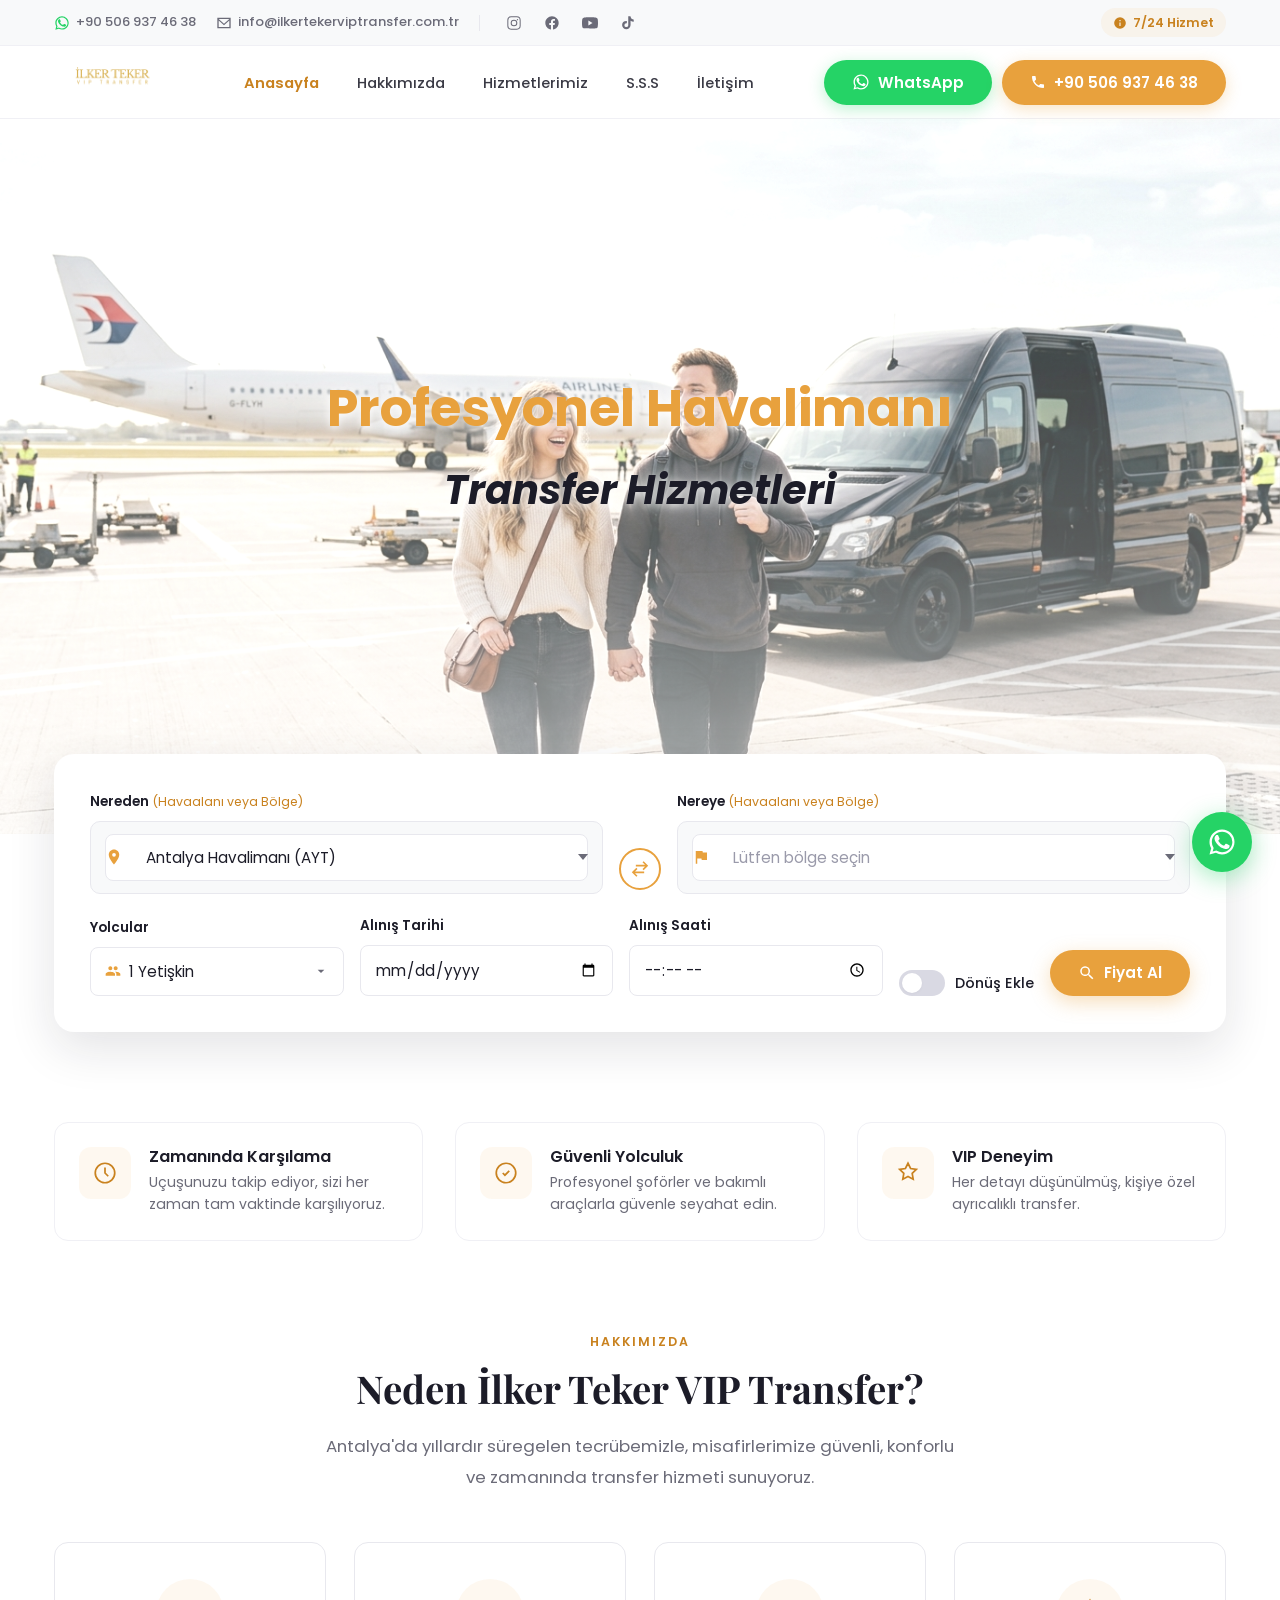
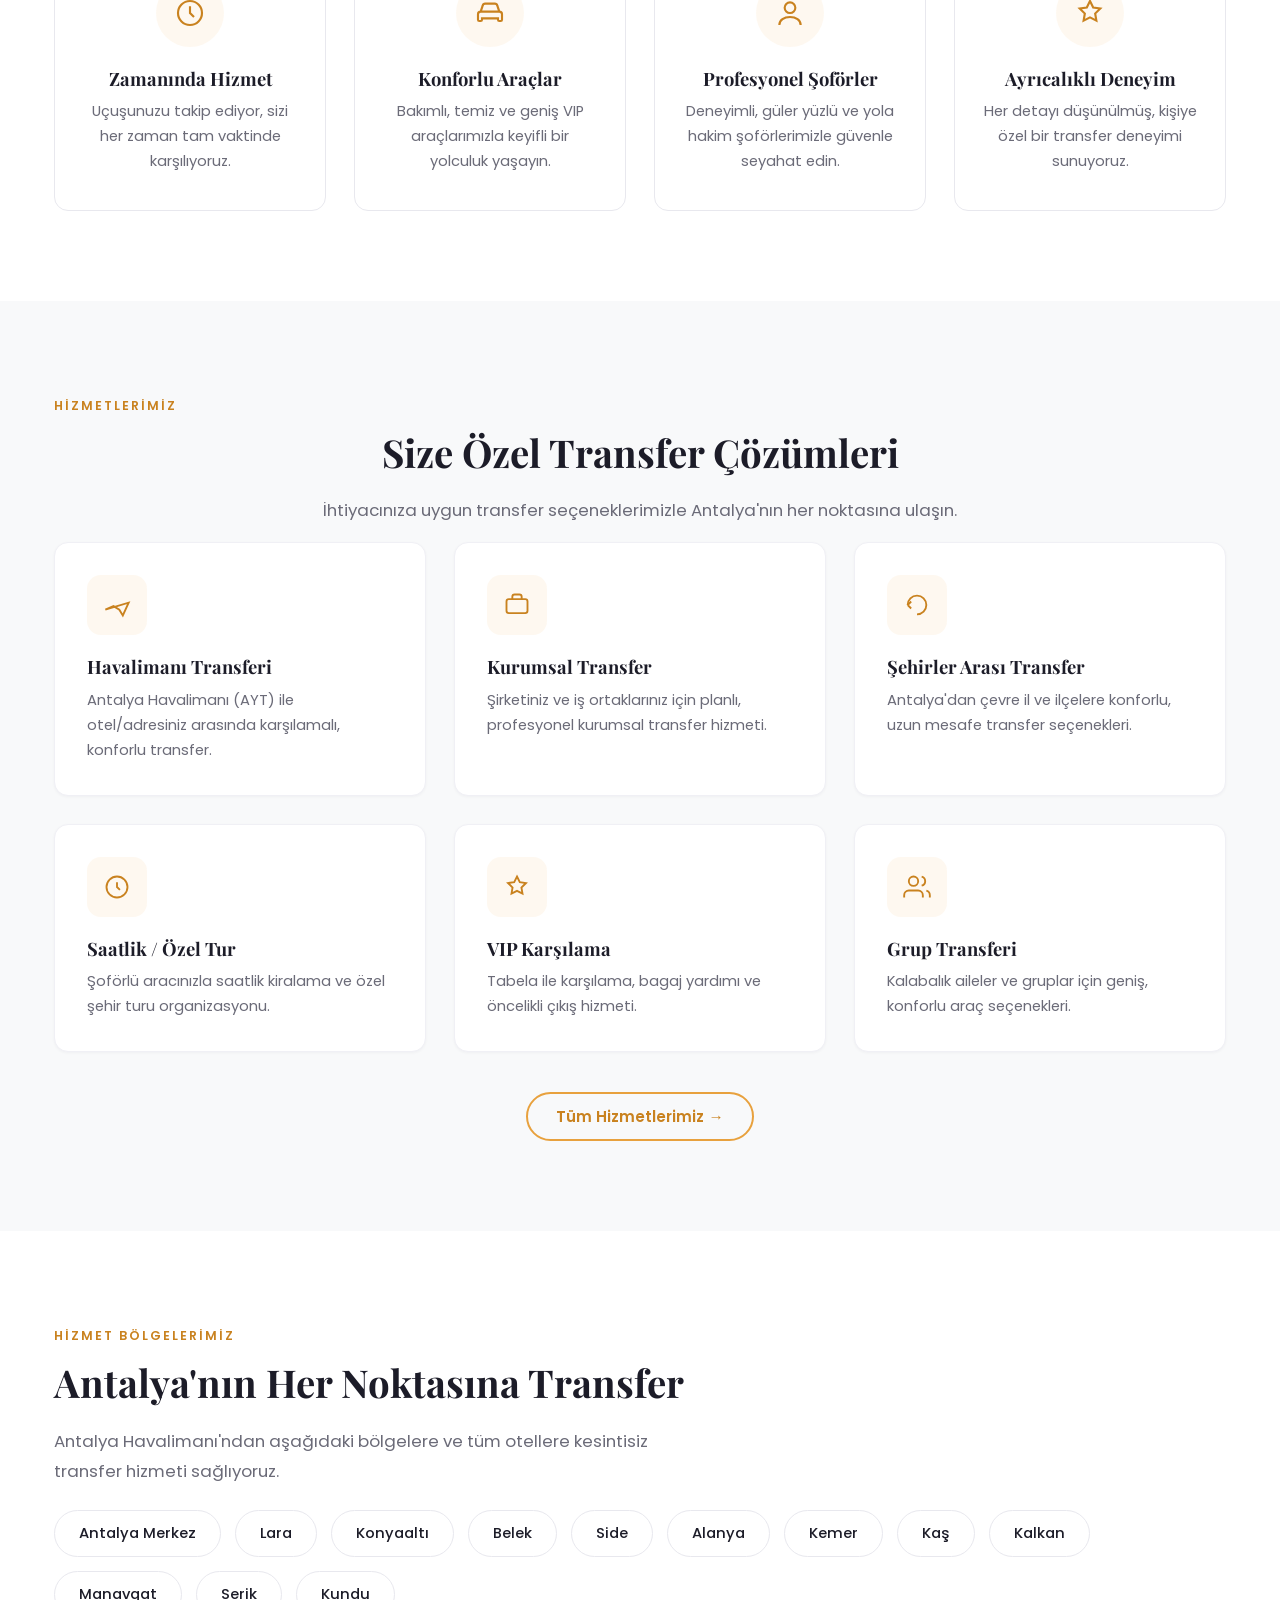
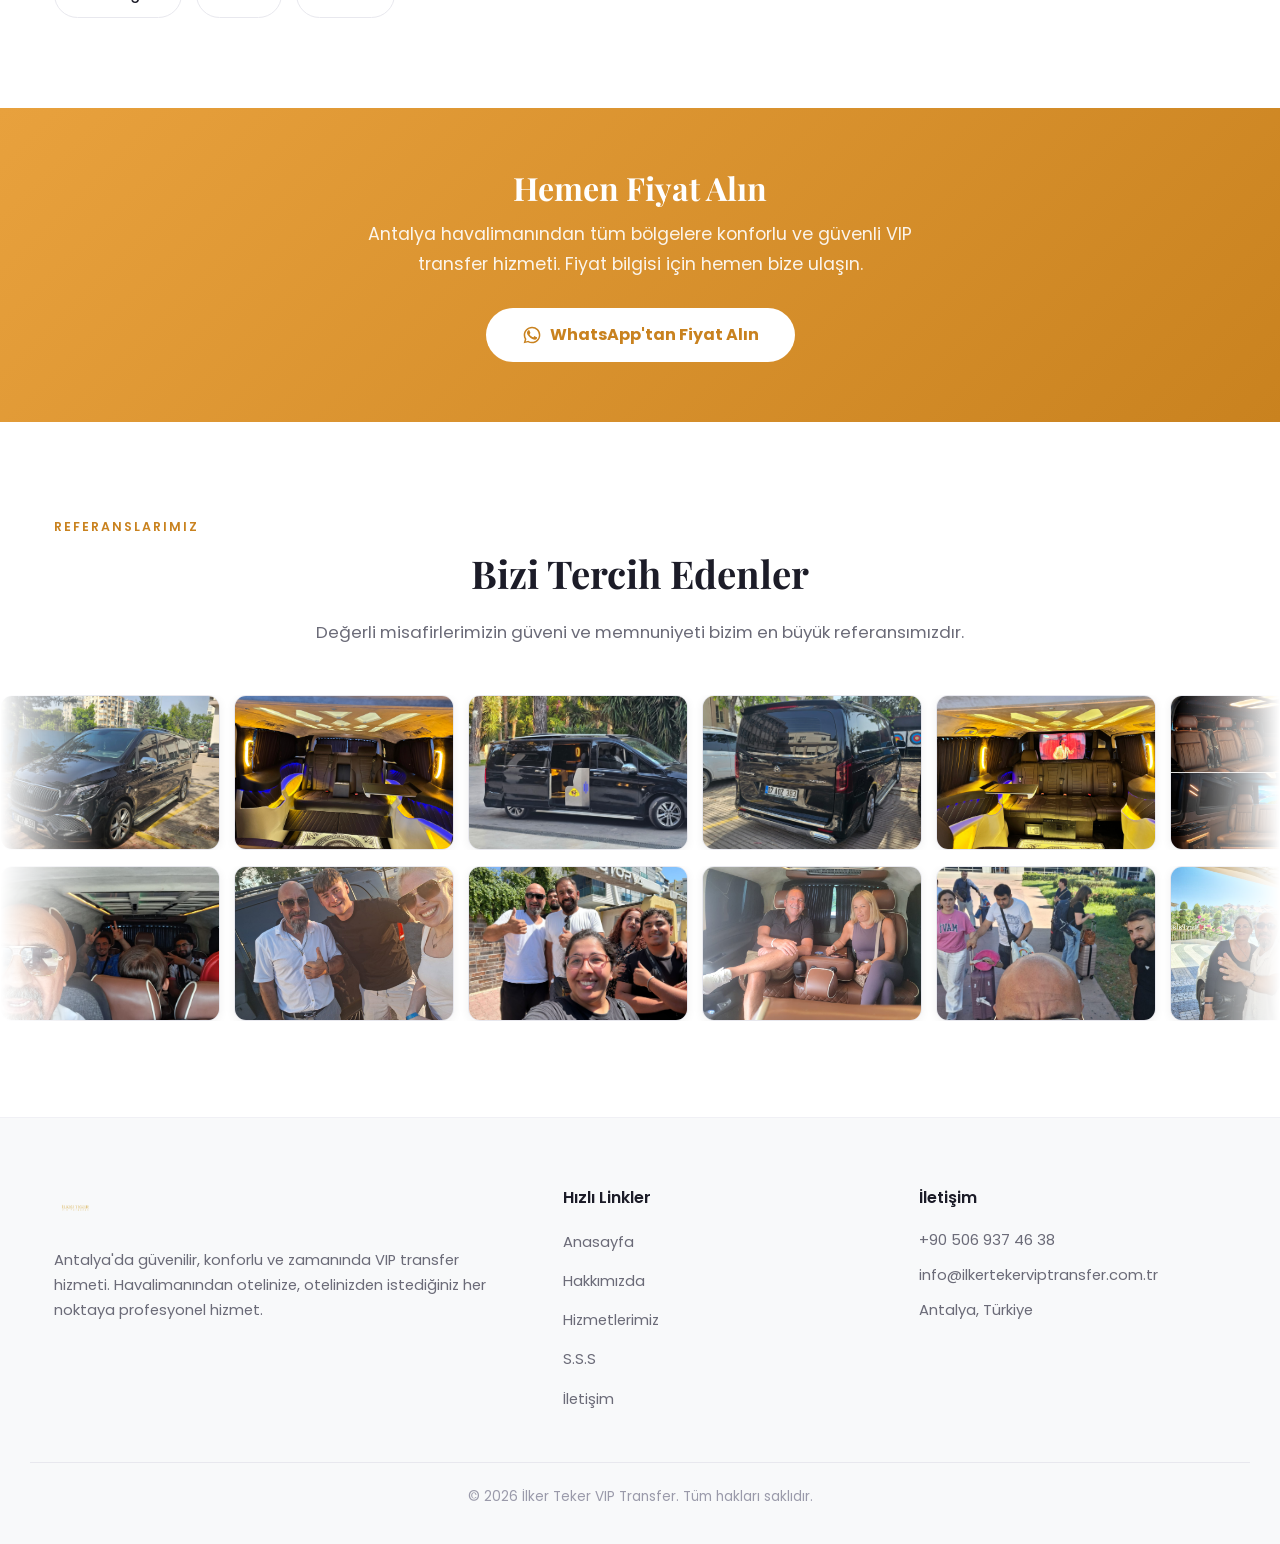
==== index.html @ 4560f33b "feat: Bizi Tercih Edenler referanslar bölümü eklendi - 50 görsel iki satır halinde otomatik kayan ma" ====
<!DOCTYPE html>
<html lang="tr">
<head>
  <meta charset="UTF-8">
  <meta name="viewport" content="width=device-width, initial-scale=1.0">
  <title>İlker Teker VIP Transfer | Antalya Havalimanı VIP Transfer Hizmeti</title>
  <meta name="description" content="Antalya havalimanı VIP transfer hizmeti. Antalya, Belek, Side, Alanya, Kemer, Lara ve tüm otellere konforlu, profesyonel şoförlü, 7/24 özel transfer. Hemen WhatsApp'tan fiyat alın!">
  <meta name="keywords" content="antalya vip transfer, antalya havalimanı transfer, antalya transfer, belek transfer, side transfer, alanya transfer, kemer transfer, lara transfer, özel transfer, ilker teker vip transfer">
  <meta name="author" content="İlker Teker VIP Transfer">
  <meta name="robots" content="index, follow">
  <link rel="canonical" href="https://www.ilkertekerviptransfer.com.tr/">

  <!-- Open Graph -->
  <meta property="og:type" content="website">
  <meta property="og:title" content="İlker Teker VIP Transfer | Antalya Havalimanı VIP Transfer Hizmeti">
  <meta property="og:description" content="Antalya havalimanı ve tüm bölgelere konforlu, güvenli ve profesyonel VIP transfer hizmeti. 7/24 hizmetinizdeyiz.">
  <meta property="og:image" content="https://www.ilkertekerviptransfer.com.tr/img/hero.jpeg">
  <meta property="og:url" content="https://www.ilkertekerviptransfer.com.tr/">
  <meta property="og:locale" content="tr_TR">

  <!-- Twitter -->
  <meta name="twitter:card" content="summary_large_image">
  <meta name="twitter:title" content="İlker Teker VIP Transfer | Antalya Havalimanı VIP Transfer Hizmeti">
  <meta name="twitter:description" content="Antalya havalimanı ve tüm bölgelere konforlu, güvenli ve profesyonel VIP transfer hizmeti.">
  <meta name="twitter:image" content="https://www.ilkertekerviptransfer.com.tr/img/hero.jpeg">

  <link rel="icon" type="image/png" href="img/ilkerteker.png">
  <link rel="apple-touch-icon" href="img/ilkerteker.png">

  <link rel="preconnect" href="https://fonts.googleapis.com">
  <link rel="preconnect" href="https://fonts.gstatic.com" crossorigin>
  <link href="https://fonts.googleapis.com/css2?family=Poppins:wght@300;400;500;600;700;800&family=Playfair+Display:wght@600;700;800&display=swap" rel="stylesheet">

  <link rel="stylesheet" href="css/style.css">

  <script type="application/ld+json">
  {
    "@context": "https://schema.org",
    "@type": "TaxiService",
    "name": "İlker Teker VIP Transfer",
    "image": "https://www.ilkertekerviptransfer.com.tr/img/hero.jpeg",
    "logo": "https://www.ilkertekerviptransfer.com.tr/img/ilkerteker.png",
    "telephone": "+905069374638",
    "priceRange": "$$",
    "areaServed": {
      "@type": "City",
      "name": "Antalya"
    },
    "address": {
      "@type": "PostalAddress",
      "addressLocality": "Antalya",
      "addressCountry": "TR"
    },
    "openingHours": "Mo,Tu,We,Th,Fr,Sa,Su 00:00-23:59",
    "url": "https://www.ilkertekerviptransfer.com.tr/",
    "sameAs": []
  }
  </script>
</head>
<body>

  <!-- Top Bar -->
  <div class="top-bar" id="topBar">
    <div class="container top-bar-inner">
      <div class="top-bar-left">
        <a href="https://wa.me/905069374638" target="_blank" rel="noopener">
          <svg class="whatsapp-icon" viewBox="0 0 24 24" width="16" height="16" fill="currentColor" aria-hidden="true"><path d="M17.472 14.382c-.297-.149-1.758-.867-2.03-.967-.273-.099-.471-.148-.67.15-.197.297-.767.966-.94 1.164-.173.199-.347.223-.644.075-.297-.15-1.255-.463-2.39-1.475-.883-.788-1.48-1.761-1.653-2.059-.173-.297-.018-.458.13-.606.134-.133.298-.347.446-.52.149-.174.198-.298.298-.497.099-.198.05-.371-.025-.52-.075-.149-.669-1.612-.916-2.207-.242-.579-.487-.5-.669-.51-.173-.008-.371-.01-.57-.01-.198 0-.52.074-.792.372-.272.297-1.04 1.016-1.04 2.479 0 1.462 1.065 2.875 1.213 3.074.149.198 2.096 3.2 5.077 4.487.709.306 1.262.489 1.694.625.712.227 1.36.195 1.871.118.571-.085 1.758-.719 2.006-1.413.248-.694.248-1.289.173-1.413-.074-.124-.272-.198-.57-.347z"/><path d="M12.004 2.003c-5.514 0-9.997 4.483-9.997 9.997 0 1.762.463 3.482 1.343 4.997L2 22l5.117-1.334a9.96 9.96 0 0 0 4.887 1.246h.004c5.514 0 9.997-4.483 9.997-9.997 0-2.67-1.04-5.182-2.929-7.07a9.935 9.935 0 0 0-7.072-2.842zm0 18.187a8.15 8.15 0 0 1-4.152-1.137l-.298-.177-3.037.792.811-2.96-.194-.304a8.184 8.184 0 0 1-1.256-4.377c0-4.522 3.679-8.201 8.203-8.201 2.19 0 4.25.854 5.799 2.403a8.15 8.15 0 0 1 2.399 5.801c0 4.523-3.679 8.16-8.275 8.16z"/></svg>
          +90 506 937 46 38
        </a>
        <a href="mailto:info@ilkertekerviptransfer.com.tr">
          <svg viewBox="0 0 24 24" width="16" height="16" fill="currentColor" aria-hidden="true"><path d="M2 4h20v16H2zm2 2v.01L12 13l8-6.99V6H4zm16 12V8.24l-8 6.99-8-6.99V18z"/></svg>
          info@ilkertekerviptransfer.com.tr
        </a>
        <span class="top-bar-separator" aria-hidden="true"></span>
        <div class="top-bar-social">
          <a href="https://www.instagram.com/ilkertekerviptransfer/" target="_blank" rel="noopener" class="social-instagram" aria-label="Instagram">
            <svg viewBox="0 0 24 24" width="16" height="16" fill="currentColor"><path d="M7.75 2h8.5A5.75 5.75 0 0 1 22 7.75v8.5A5.75 5.75 0 0 1 16.25 22h-8.5A5.75 5.75 0 0 1 2 16.25v-8.5A5.75 5.75 0 0 1 7.75 2zm0 1.5A4.25 4.25 0 0 0 3.5 7.75v8.5A4.25 4.25 0 0 0 7.75 20.5h8.5A4.25 4.25 0 0 0 20.5 16.25v-8.5A4.25 4.25 0 0 0 16.25 3.5zM12 7a5 5 0 1 1 0 10 5 5 0 0 1 0-10zm0 1.5a3.5 3.5 0 1 0 0 7 3.5 3.5 0 0 0 0-7zm5.25-2.5a1 1 0 1 1 0 2 1 1 0 0 1 0-2z"/></svg>
          </a>
          <a href="https://www.facebook.com/ilkertekerviptransfer/" target="_blank" rel="noopener" class="social-facebook" aria-label="Facebook">
            <svg viewBox="0 0 24 24" width="16" height="16" fill="currentColor"><path d="M22 12c0-5.523-4.477-10-10-10S2 6.477 2 12c0 4.991 3.657 9.128 8.438 9.879v-6.988h-2.54V12h2.54V9.797c0-2.506 1.492-3.89 3.777-3.89 1.094 0 2.238.195 2.238.195v2.46h-1.26c-1.243 0-1.63.771-1.63 1.562V12h2.773l-.443 2.891h-2.33v6.988C18.343 21.128 22 16.991 22 12z"/></svg>
          </a>
          <a href="https://www.youtube.com/@ilkertekerviptransfer" target="_blank" rel="noopener" class="social-youtube" aria-label="YouTube">
            <svg viewBox="0 0 24 24" width="16" height="16" fill="currentColor"><path d="M23.498 6.186a3.016 3.016 0 0 0-2.122-2.136C19.505 3.545 12 3.545 12 3.545s-7.505 0-9.377.505A3.017 3.017 0 0 0 .502 6.186C0 8.07 0 12 0 12s0 3.93.502 5.814a3.016 3.016 0 0 0 2.122 2.136c1.871.505 9.376.505 9.376.505s7.505 0 9.377-.505a3.015 3.015 0 0 0 2.122-2.136C24 15.93 24 12 24 12s0-3.93-.502-5.814zM9.545 15.568V8.432L15.818 12z"/></svg>
          </a>
          <a href="https://www.tiktok.com/@ilkertekerviptransfer" target="_blank" rel="noopener" class="social-tiktok" aria-label="TikTok">
            <svg viewBox="0 0 24 24" width="16" height="16" fill="currentColor"><path d="M19.59 6.69a4.83 4.83 0 0 1-3.77-4.25V2h-3.45v13.67a2.89 2.89 0 0 1-2.88 2.5 2.89 2.89 0 0 1-2.89-2.89 2.89 2.89 0 0 1 2.89-2.89c.28 0 .54.04.79.1v-3.5a6.37 6.37 0 0 0-.79-.05A6.34 6.34 0 0 0 3.15 15a6.34 6.34 0 0 0 6.34 6.34 6.34 6.34 0 0 0 6.34-6.34V8.75a8.18 8.18 0 0 0 4.76 1.52v-3.4a4.85 4.85 0 0 1-1-.18z"/></svg>
          </a>
        </div>
      </div>
      <div class="top-bar-right">
        <span class="service-badge">
          <svg viewBox="0 0 24 24" width="14" height="14" fill="currentColor" aria-hidden="true"><path d="M12 2a10 10 0 1 0 0 20 10 10 0 0 0 0-20zm1 15h-2v-6h2zm0-8h-2V7h2z"/></svg>
          7/24 Hizmet
        </span>
      </div>
    </div>
  </div>

  <!-- Header -->
  <header class="site-header" id="siteHeader">
    <div class="container header-inner">
      <a href="index.html" class="logo" aria-label="İlker Teker VIP Transfer Ana Sayfa">
        <img src="img/ilkerteker.png" alt="İlker Teker VIP Transfer Logo">
      </a>

      <nav class="main-nav" id="mainNav">
        <ul>
          <li><a href="index.html" class="active">Anasayfa</a></li>
          <li><a href="hakkimizda.html">Hakkımızda</a></li>
          <li><a href="hizmetler.html">Hizmetlerimiz</a></li>
          <li><a href="sss.html">S.S.S</a></li>
          <li><a href="iletisim.html">İletişim</a></li>
        </ul>
      </nav>

      <div class="header-actions">
        <a href="https://wa.me/905069374638" class="btn btn-whatsapp" target="_blank" rel="noopener">
          <svg viewBox="0 0 24 24" width="18" height="18" fill="currentColor" aria-hidden="true"><path d="M17.472 14.382c-.297-.149-1.758-.867-2.03-.967-.273-.099-.471-.148-.67.15-.197.297-.767.966-.94 1.164-.173.199-.347.223-.644.075-.297-.15-1.255-.463-2.39-1.475-.883-.788-1.48-1.761-1.653-2.059-.173-.297-.018-.458.13-.606.134-.133.298-.347.446-.52.149-.174.198-.298.298-.497.099-.198.05-.371-.025-.52-.075-.149-.669-1.612-.916-2.207-.242-.579-.487-.5-.669-.51-.173-.008-.371-.01-.57-.01-.198 0-.52.074-.792.372-.272.297-1.04 1.016-1.04 2.479 0 1.462 1.065 2.875 1.213 3.074.149.198 2.096 3.2 5.077 4.487.709.306 1.262.489 1.694.625.712.227 1.36.195 1.871.118.571-.085 1.758-.719 2.006-1.413.248-.694.248-1.289.173-1.413-.074-.124-.272-.198-.57-.347z"/><path d="M12.004 2.003c-5.514 0-9.997 4.483-9.997 9.997 0 1.762.463 3.482 1.343 4.997L2 22l5.117-1.334a9.96 9.96 0 0 0 4.887 1.246h.004c5.514 0 9.997-4.483 9.997-9.997 0-2.67-1.04-5.182-2.929-7.07a9.935 9.935 0 0 0-7.072-2.842zm0 18.187a8.15 8.15 0 0 1-4.152-1.137l-.298-.177-3.037.792.811-2.96-.194-.304a8.184 8.184 0 0 1-1.256-4.377c0-4.522 3.679-8.201 8.203-8.201 2.19 0 4.25.854 5.799 2.403a8.15 8.15 0 0 1 2.399 5.801c0 4.523-3.679 8.16-8.275 8.16z"/></svg>
          <span>WhatsApp</span>
        </a>
        <a href="tel:+905069374638" class="btn btn-primary">
          <svg viewBox="0 0 24 24" width="16" height="16" fill="currentColor" aria-hidden="true"><path d="M6.62 10.79a15.05 15.05 0 0 0 6.59 6.59l2.2-2.2a1 1 0 0 1 1.02-.24 11.36 11.36 0 0 0 3.57.57 1 1 0 0 1 1 1V20a1 1 0 0 1-1 1A17 17 0 0 1 3 4a1 1 0 0 1 1-1h3.5a1 1 0 0 1 1 1 11.36 11.36 0 0 0 .57 3.57 1 1 0 0 1-.25 1.02z"/></svg>
          +90 506 937 46 38
        </a>
      </div>

      <button class="hamburger" id="hamburgerBtn" aria-label="Menüyü aç" aria-expanded="false" aria-controls="mainNav">
        <span></span><span></span><span></span>
      </button>
    </div>
  </header>

  <!-- Hero -->
  <section class="hero" id="top">
    <h1 class="sr-only">Profesyonel Havalimanı Transfer Hizmetleri - Antalya VIP Transfer</h1>

    <div class="hero-image">
      <img src="img/hero-bg.jpg" alt="İlker Teker VIP Transfer - Antalya havalimanı VIP transfer, profesyonel transfer hizmetleri" loading="eager">
    </div>


    <div class="hero-content">
      <p class="hero-title">Profesyonel Havalimanı</p>
      <p class="hero-subtitle">Transfer Hizmetleri</p>
    </div>
  </section>

  <!-- Booking Form -->
  <div class="booking-wrap container">
    <form class="booking-form" id="bookingForm" aria-label="Transfer rezervasyon formu">
      <div class="booking-row">
        <div class="field field-from">
          <label for="fromInput">Nereden <span class="field-hint">(Havaalanı veya Bölge)</span></label>
          <div class="input-icon select-wrapper">
            <svg viewBox="0 0 24 24" width="18" height="18" fill="currentColor" aria-hidden="true"><path d="M12 2C8.13 2 5 5.13 5 9c0 5.25 7 13 7 13s7-7.75 7-13c0-3.87-3.13-7-7-7zm0 9.5A2.5 2.5 0 1 1 14.5 9 2.5 2.5 0 0 1 12 11.5z"/></svg>
            <select id="fromInput" name="from" required>
              <option value="Antalya Havalimanı (AYT)" selected>Antalya Havalimanı (AYT)</option>
              <optgroup label="─ Bölgeler ─">
                <option value="antalya merkez">Antalya Merkez / Kaleiçi / Lara / Kundu / Konyaaltı</option>
                <option value="belek">Belek / Boğazkent</option>
                <option value="serik">Serik</option>
                <option value="side">Side / Manavgat / Sorgun / Çolaklı / Evrenseki / Kumköy / Gündoğdu / Titreyengöl / Denizyaka</option>
                <option value="kemer">Kemer / Göynük / Beldibi</option>
                <option value="çamyuva">Çamyuva / Kiriş / Tekirova</option>
                <option value="kızılot">Kızılot / Kızılağaç</option>
                <option value="okurcalar">Okurcalar / Avsallar / İncekum / Çenger</option>
                <option value="alanya">Alanya / Konaklı / Türkler / Olimpos</option>
                <option value="mahmutlar">Mahmutlar / Kargıcak / Kestel</option>
                <option value="adrasan">Adrasan</option>
                <option value="kaş">Kaş / Kalkan</option>
              </optgroup>
            </select>
          </div>
        </div>

        <button type="button" class="swap-btn" id="swapBtn" aria-label="Nereden ve nereyi değiştir">
          <svg viewBox="0 0 24 24" width="20" height="20" fill="currentColor" aria-hidden="true"><path d="M7 7h11l-3-3 1.41-1.41L21.83 8l-5.42 5.41L15 12l3-3H7zm10 10H6l3 3-1.41 1.41L2.17 16l5.42-5.41L9 12l-3 3h11z"/></svg>
        </button>

        <div class="field field-to">
          <label for="toInput">Nereye <span class="field-hint">(Havaalanı veya Bölge)</span></label>
          <div class="input-icon select-wrapper">
            <svg viewBox="0 0 24 24" width="18" height="18" fill="currentColor" aria-hidden="true"><path d="M14.4 6L14 4H5v17h2v-7h5.6l.4 2h7V6z"/></svg>
            <select id="toInput" name="to" required>
              <option value="" disabled selected>Lütfen bölge seçin</option>
              <option value="Antalya Havalimanı (AYT)">Antalya Havalimanı (AYT)</option>
              <optgroup label="─ Antalya ─">
                <option value="antalya merkez">Antalya Merkez</option>
                <option value="lara">Lara</option>
                <option value="kundu">Kundu</option>
                <option value="konyaaltı">Konyaaltı</option>
                <option value="kaleiçi">Kaleiçi</option>
              </optgroup>
              <optgroup label="─ Belek / Serik ─">
                <option value="belek">Belek</option>
                <option value="boğazkent">Boğazkent</option>
                <option value="serik">Serik</option>
              </optgroup>
              <optgroup label="─ Kemer ─">
                <option value="kemer">Kemer</option>
                <option value="göynük">Göynük</option>
                <option value="beldibi">Beldibi</option>
                <option value="çamyuva">Çamyuva</option>
                <option value="kiriş">Kiriş</option>
                <option value="tekirova">Tekirova</option>
              </optgroup>
              <optgroup label="─ Side / Manavgat ─">
                <option value="side">Side</option>
                <option value="manavgat">Manavgat</option>
                <option value="sorgun">Sorgun</option>
                <option value="çolaklı">Çolaklı</option>
                <option value="evrenseki">Evrenseki</option>
                <option value="kumköy">Kumköy</option>
                <option value="gündoğdu">Gündoğdu</option>
                <option value="titreyengöl">Titreyengöl</option>
                <option value="denizyaka">Denizyaka</option>
              </optgroup>
              <optgroup label="─ Alanya Çevresi ─">
                <option value="kızılot">Kızılot</option>
                <option value="kızılağaç">Kızılağaç</option>
                <option value="okurcalar">Okurcalar</option>
                <option value="avsallar">Avsallar</option>
                <option value="incekum">İncekum</option>
                <option value="çenger">Çenger</option>
                <option value="konaklı">Konaklı</option>
                <option value="türkler">Türkler</option>
                <option value="alanya">Alanya</option>
              </optgroup>
              <optgroup label="─ Alanya Doğusu ─">
                <option value="mahmutlar">Mahmutlar</option>
                <option value="kargıcak">Kargıcak</option>
                <option value="kestel">Kestel</option>
              </optgroup>
              <optgroup label="─ Diğer ─">
                <option value="olimpos">Olimpos</option>
                <option value="adrasan">Adrasan</option>
                <option value="kaş">Kaş</option>
                <option value="kalkan">Kalkan</option>
              </optgroup>
            </select>
          </div>
        </div>
      </div>

      <div class="booking-row booking-row-details">
        <div class="field field-sm">
          <label>Yolcular</label>
          <div class="pax-picker" id="paxPicker">
            <button type="button" class="pax-picker-trigger" id="paxTrigger" aria-haspopup="true" aria-expanded="false">
              <svg viewBox="0 0 24 24" width="16" height="16" fill="currentColor" aria-hidden="true"><path d="M16 11c1.66 0 2.99-1.34 2.99-3S17.66 5 16 5c-1.66 0-3 1.34-3 3s1.34 3 3 3zm-8 0c1.66 0 2.99-1.34 2.99-3S9.66 5 8 5C6.34 5 5 6.34 5 8s1.34 3 3 3zm0 2c-2.33 0-7 1.17-7 3.5V19h14v-2.5c0-2.33-4.67-3.5-7-3.5zm8 0c-.29 0-.62.02-.97.05 1.16.84 1.97 1.97 1.97 3.45V19h6v-2.5c0-2.33-4.67-3.5-7-3.5z"/></svg>
              <span id="paxSummary">1 Yetişkin</span>
              <svg class="pax-chevron" viewBox="0 0 24 24" width="16" height="16" fill="currentColor" aria-hidden="true"><path d="M7 10l5 5 5-5z"/></svg>
            </button>
            <div class="pax-dropdown" id="paxDropdown" hidden>
              <!-- Adult -->
              <div class="pax-row">
                <div class="pax-info">
                  <span class="pax-label">Yetişkin</span>
                  <span class="pax-sub">12+ yaş</span>
                </div>
                <div class="pax-counter">
                  <button type="button" class="pax-btn" data-target="adult" data-action="dec" aria-label="Yetişkin azalt">−</button>
                  <span class="pax-count" id="adultCount">1</span>
                  <button type="button" class="pax-btn" data-target="adult" data-action="inc" aria-label="Yetişkin artır">+</button>
                </div>
              </div>
              <!-- Child -->
              <div class="pax-row">
                <div class="pax-info">
                  <span class="pax-label">Çocuk</span>
                  <span class="pax-sub">2–12 yaş</span>
                </div>
                <div class="pax-counter">
                  <button type="button" class="pax-btn" data-target="child" data-action="dec" aria-label="Çocuk azalt">−</button>
                  <span class="pax-count" id="childCount">0</span>
                  <button type="button" class="pax-btn" data-target="child" data-action="inc" aria-label="Çocuk artır">+</button>
                </div>
              </div>
              <!-- Baby -->
              <div class="pax-row">
                <div class="pax-info">
                  <span class="pax-label">Bebek</span>
                  <span class="pax-sub">0–2 yaş</span>
                </div>
                <div class="pax-counter">
                  <button type="button" class="pax-btn" data-target="baby" data-action="dec" aria-label="Bebek azalt">−</button>
                  <span class="pax-count" id="babyCount">0</span>
                  <button type="button" class="pax-btn" data-target="baby" data-action="inc" aria-label="Bebek artır">+</button>
                </div>
              </div>
              <button type="button" class="pax-done" id="paxDone">Tamam</button>
            </div>
          </div>
          <!-- Hidden inputs for form submission -->
          <input type="hidden" id="adultInput" name="adult" value="1">
          <input type="hidden" id="childInput" name="child" value="0">
          <input type="hidden" id="babyInput" name="baby" value="0">
        </div>

        <div class="field field-sm">
          <label for="pickupDate">Alınış Tarihi</label>
          <input type="date" id="pickupDate" name="pickupDate" required>
        </div>

        <div class="field field-sm">
          <label for="pickupTime">Alınış Saati</label>
          <input type="time" id="pickupTime" name="pickupTime" required>
        </div>

        <div class="field field-toggle">
          <label class="switch">
            <input type="checkbox" id="returnToggle" name="returnToggle">
            <span class="slider"></span>
          </label>
          <span>Dönüş Ekle</span>
        </div>

        <button type="submit" class="btn btn-search">
          <svg viewBox="0 0 24 24" width="18" height="18" fill="currentColor" aria-hidden="true"><path d="M15.5 14h-.79l-.28-.27a6.5 6.5 0 1 0-.7.7l.27.28v.79l5 4.99L20.49 19zm-6 0A4.5 4.5 0 1 1 14 9.5 4.5 4.5 0 0 1 9.5 14z"/></svg>
          Fiyat Al
        </button>
      </div>

      <div class="booking-row booking-row-return" id="returnRow" hidden>
        <div class="field field-sm">
          <label for="returnDate">Dönüş Tarihi</label>
          <input type="date" id="returnDate" name="returnDate">
        </div>
        <div class="field field-sm">
          <label for="returnTime">Dönüş Saati</label>
          <input type="time" id="returnTime" name="returnTime">
        </div>
        <div class="field field-grow">
          <label for="note">Ek Not <span class="field-hint">(opsiyonel)</span></label>
          <input type="text" id="note" name="note" placeholder="Uçuş numarası, özel istekleriniz vb.">
        </div>
      </div>
    </form>

    <!-- Vehicle Results (populated by JS after form submit) -->
    <div id="vehicleResults" class="vehicle-results" hidden></div>
  </div>

  <!-- Value Badges -->
  <section class="value-badges">
    <div class="container">
      <div class="value-grid fade-in">
        <div class="value-badge">
          <div class="value-badge-icon">
            <svg viewBox="0 0 24 24" width="26" height="26" fill="none" stroke="currentColor" stroke-width="1.6"><circle cx="12" cy="12" r="9"/><path d="M12 7v5l3 3"/></svg>
          </div>
          <div>
            <h4>Zamanında Karşılama</h4>
            <p>Uçuşunuzu takip ediyor, sizi her zaman tam vaktinde karşılıyoruz.</p>
          </div>
        </div>
        <div class="value-badge">
          <div class="value-badge-icon">
            <svg viewBox="0 0 24 24" width="26" height="26" fill="none" stroke="currentColor" stroke-width="1.6"><path d="M9 12l2 2 4-4"/><circle cx="12" cy="12" r="9"/></svg>
          </div>
          <div>
            <h4>Güvenli Yolculuk</h4>
            <p>Profesyonel şoförler ve bakımlı araçlarla güvenle seyahat edin.</p>
          </div>
        </div>
        <div class="value-badge">
          <div class="value-badge-icon">
            <svg viewBox="0 0 24 24" width="26" height="26" fill="none" stroke="currentColor" stroke-width="1.6"><path d="M12 3l2.39 4.84 5.34.78-3.86 3.76.91 5.32L12 15.27l-4.78 2.43.91-5.32L4.27 8.62l5.34-.78z"/></svg>
          </div>
          <div>
            <h4>VIP Deneyim</h4>
            <p>Her detayı düşünülmüş, kişiye özel ayrıcalıklı transfer.</p>
          </div>
        </div>
      </div>
    </div>
  </section>

  <!-- Neden Biz -->
  <section class="section why-us" id="nedenBiz">
    <div class="container">
      <span class="section-eyebrow">Hakkımızda</span>
      <h2 class="section-title section-title-centered">Neden İlker Teker VIP Transfer?</h2>
      <p class="section-desc section-desc-centered">Antalya'da yıllardır süregelen tecrübemizle, misafirlerimize güvenli, konforlu ve zamanında transfer hizmeti sunuyoruz.</p>

      <div class="grid grid-4 why-grid fade-in">
        <div class="why-card">
          <div class="why-icon">
            <svg viewBox="0 0 24 24" width="32" height="32" fill="none" stroke="currentColor" stroke-width="1.6"><circle cx="12" cy="12" r="9"/><path d="M12 7v5l3 3"/></svg>
          </div>
          <h3>Zamanında Hizmet</h3>
          <p>Uçuşunuzu takip ediyor, sizi her zaman tam vaktinde karşılıyoruz.</p>
        </div>
        <div class="why-card">
          <div class="why-icon">
            <svg viewBox="0 0 24 24" width="32" height="32" fill="none" stroke="currentColor" stroke-width="1.6"><path d="M5 11l1.5-4.5A2 2 0 0 1 8.4 5h7.2a2 2 0 0 1 1.9 1.5L19 11M5 11h14M5 11a2 2 0 0 0-2 2v4a1 1 0 0 0 1 1h1a1 1 0 0 0 1-1v-1h12v1a1 1 0 0 0 1 1h1a1 1 0 0 0 1-1v-4a2 2 0 0 0-2-2"/></svg>
          </div>
          <h3>Konforlu Araçlar</h3>
          <p>Bakımlı, temiz ve geniş VIP araçlarımızla keyifli bir yolculuk yaşayın.</p>
        </div>
        <div class="why-card">
          <div class="why-icon">
            <svg viewBox="0 0 24 24" width="32" height="32" fill="none" stroke="currentColor" stroke-width="1.6"><circle cx="12" cy="8" r="4"/><path d="M4 21c0-3.87 3.58-6 8-6s8 2.13 8 6"/></svg>
          </div>
          <h3>Profesyonel Şoförler</h3>
          <p>Deneyimli, güler yüzlü ve yola hakim şoförlerimizle güvenle seyahat edin.</p>
        </div>
        <div class="why-card">
          <div class="why-icon">
            <svg viewBox="0 0 24 24" width="32" height="32" fill="none" stroke="currentColor" stroke-width="1.6"><path d="M12 3l2.39 4.84 5.34.78-3.86 3.76.91 5.32L12 15.27l-4.78 2.43.91-5.32L4.27 8.62l5.34-.78z"/></svg>
          </div>
          <h3>Ayrıcalıklı Deneyim</h3>
          <p>Her detayı düşünülmüş, kişiye özel bir transfer deneyimi sunuyoruz.</p>
        </div>
      </div>
    </div>
  </section>

  <!-- Hizmetler -->
  <section class="section services" id="hizmetler">
    <div class="container">
      <span class="section-eyebrow">Hizmetlerimiz</span>
      <h2 class="section-title section-title-centered">Size Özel Transfer Çözümleri</h2>
      <p class="section-desc section-desc-centered">İhtiyacınıza uygun transfer seçeneklerimizle Antalya'nın her noktasına ulaşın.</p>

      <div class="grid grid-3 services-grid fade-in">
        <article class="service-card">
          <div class="service-icon">
            <svg viewBox="0 0 24 24" width="28" height="28" fill="none" stroke="currentColor" stroke-width="1.6"><path d="M2 16l20-6-5 11-3-5-5-3z"/></svg>
          </div>
          <h3>Havalimanı Transferi</h3>
          <p>Antalya Havalimanı (AYT) ile otel/adresiniz arasında karşılamalı, konforlu transfer.</p>
        </article>
        <article class="service-card">
          <div class="service-icon">
            <svg viewBox="0 0 24 24" width="28" height="28" fill="none" stroke="currentColor" stroke-width="1.6"><rect x="3" y="7" width="18" height="12" rx="2"/><path d="M8 7V5a2 2 0 0 1 2-2h4a2 2 0 0 1 2 2v2"/></svg>
          </div>
          <h3>Kurumsal Transfer</h3>
          <p>Şirketiniz ve iş ortaklarınız için planlı, profesyonel kurumsal transfer hizmeti.</p>
        </article>
        <article class="service-card">
          <div class="service-icon">
            <svg viewBox="0 0 24 24" width="28" height="28" fill="none" stroke="currentColor" stroke-width="1.6"><path d="M4 12a8 8 0 1 1 8 8"/><path d="M4 12l3-3M4 12l3 3"/></svg>
          </div>
          <h3>Şehirler Arası Transfer</h3>
          <p>Antalya'dan çevre il ve ilçelere konforlu, uzun mesafe transfer seçenekleri.</p>
        </article>
        <article class="service-card">
          <div class="service-icon">
            <svg viewBox="0 0 24 24" width="28" height="28" fill="none" stroke="currentColor" stroke-width="1.6"><circle cx="12" cy="12" r="9"/><path d="M12 8v4l2.5 2.5"/></svg>
          </div>
          <h3>Saatlik / Özel Tur</h3>
          <p>Şoförlü aracınızla saatlik kiralama ve özel şehir turu organizasyonu.</p>
        </article>
        <article class="service-card">
          <div class="service-icon">
            <svg viewBox="0 0 24 24" width="28" height="28" fill="none" stroke="currentColor" stroke-width="1.6"><path d="M12 3l2.4 4.8 5.3.8-3.9 3.8.9 5.3L12 15.3l-4.7 2.4.9-5.3-3.9-3.8 5.3-.8z"/></svg>
          </div>
          <h3>VIP Karşılama</h3>
          <p>Tabela ile karşılama, bagaj yardımı ve öncelikli çıkış hizmeti.</p>
        </article>
        <article class="service-card">
          <div class="service-icon">
            <svg viewBox="0 0 24 24" width="28" height="28" fill="none" stroke="currentColor" stroke-width="1.6"><path d="M17 21v-2a4 4 0 0 0-4-4H5a4 4 0 0 0-4 4v2"/><circle cx="9" cy="7" r="4"/><path d="M23 21v-2a4 4 0 0 0-3-3.87M16 3.13a4 4 0 0 1 0 7.75"/></svg>
          </div>
          <h3>Grup Transferi</h3>
          <p>Kalabalık aileler ve gruplar için geniş, konforlu araç seçenekleri.</p>
        </article>
      </div>

      <div class="text-center" style="margin-top: 40px;">
        <a href="hizmetler.html" class="btn btn-outline">Tüm Hizmetlerimiz &rarr;</a>
      </div>
    </div>
  </section>

  <!-- Bölgeler -->
  <section class="section regions" id="bolgeler">
    <div class="container">
      <span class="section-eyebrow">Hizmet Bölgelerimiz</span>
      <h2 class="section-title">Antalya'nın Her Noktasına Transfer</h2>
      <p class="section-desc">Antalya Havalimanı'ndan aşağıdaki bölgelere ve tüm otellere kesintisiz transfer hizmeti sağlıyoruz.</p>

      <div class="region-chips fade-in">
        <span>Antalya Merkez</span>
        <span>Lara</span>
        <span>Konyaaltı</span>
        <span>Belek</span>
        <span>Side</span>
        <span>Alanya</span>
        <span>Kemer</span>
        <span>Kaş</span>
        <span>Kalkan</span>
        <span>Manavgat</span>
        <span>Serik</span>
        <span>Kundu</span>
      </div>
    </div>
  </section>

  <!-- CTA Banner -->
  <section class="cta-banner">
    <div class="container">
      <h2>Hemen Fiyat Alın</h2>
      <p>Antalya havalimanından tüm bölgelere konforlu ve güvenli VIP transfer hizmeti. Fiyat bilgisi için hemen bize ulaşın.</p>
      <a href="https://wa.me/905069374638" class="btn btn-lg" target="_blank" rel="noopener">
        <svg viewBox="0 0 24 24" width="20" height="20" fill="currentColor" aria-hidden="true"><path d="M17.472 14.382c-.297-.149-1.758-.867-2.03-.967-.273-.099-.471-.148-.67.15-.197.297-.767.966-.94 1.164-.173.199-.347.223-.644.075-.297-.15-1.255-.463-2.39-1.475-.883-.788-1.48-1.761-1.653-2.059-.173-.297-.018-.458.13-.606.134-.133.298-.347.446-.52.149-.174.198-.298.298-.497.099-.198.05-.371-.025-.52-.075-.149-.669-1.612-.916-2.207-.242-.579-.487-.5-.669-.51-.173-.008-.371-.01-.57-.01-.198 0-.52.074-.792.372-.272.297-1.04 1.016-1.04 2.479 0 1.462 1.065 2.875 1.213 3.074.149.198 2.096 3.2 5.077 4.487.709.306 1.262.489 1.694.625.712.227 1.36.195 1.871.118.571-.085 1.758-.719 2.006-1.413.248-.694.248-1.289.173-1.413-.074-.124-.272-.198-.57-.347z"/><path d="M12.004 2.003c-5.514 0-9.997 4.483-9.997 9.997 0 1.762.463 3.482 1.343 4.997L2 22l5.117-1.334a9.96 9.96 0 0 0 4.887 1.246h.004c5.514 0 9.997-4.483 9.997-9.997 0-2.67-1.04-5.182-2.929-7.07a9.935 9.935 0 0 0-7.072-2.842zm0 18.187a8.15 8.15 0 0 1-4.152-1.137l-.298-.177-3.037.792.811-2.96-.194-.304a8.184 8.184 0 0 1-1.256-4.377c0-4.522 3.679-8.201 8.203-8.201 2.19 0 4.25.854 5.799 2.403a8.15 8.15 0 0 1 2.399 5.801c0 4.523-3.679 8.16-8.275 8.16z"/></svg>
        WhatsApp'tan Fiyat Alın
      </a>
    </div>
  </section>

  <!-- Referanslar / Bizi Tercih Edenler -->
  <section class="section references" id="referanslar">
    <div class="container">
      <span class="section-eyebrow">Referanslarımız</span>
      <h2 class="section-title section-title-centered">Bizi Tercih Edenler</h2>
      <p class="section-desc section-desc-centered">Değerli misafirlerimizin güveni ve memnuniyeti bizim en büyük referansımızdır.</p>
    </div>

    <!-- Row 1 — scrolls left -->
    <div class="ref-track-wrap" aria-hidden="true">
      <div class="ref-track ref-track--left">
        <div class="ref-slide"><img src="img/ref/WhatsApp Image 2026-09-16 at 12.30.30.jpeg" alt="Referans müşteri görseli" loading="lazy"></div>
        <div class="ref-slide"><img src="img/ref/WhatsApp Image 2026-09-16 at 12.30.31.jpeg" alt="Referans müşteri görseli" loading="lazy"></div>
        <div class="ref-slide"><img src="img/ref/WhatsApp Image 2026-09-16 at 12.30.31 (1).jpeg" alt="Referans müşteri görseli" loading="lazy"></div>
        <div class="ref-slide"><img src="img/ref/WhatsApp Image 2026-09-16 at 12.30.31 (2).jpeg" alt="Referans müşteri görseli" loading="lazy"></div>
        <div class="ref-slide"><img src="img/ref/WhatsApp Image 2026-09-16 at 12.30.31 (3).jpeg" alt="Referans müşteri görseli" loading="lazy"></div>
        <div class="ref-slide"><img src="img/ref/WhatsApp Image 2026-09-16 at 12.30.32.jpeg" alt="Referans müşteri görseli" loading="lazy"></div>
        <div class="ref-slide"><img src="img/ref/WhatsApp Image 2026-09-16 at 12.30.32 (1).jpeg" alt="Referans müşteri görseli" loading="lazy"></div>
        <div class="ref-slide"><img src="img/ref/WhatsApp Image 2026-09-16 at 12.30.32 (2).jpeg" alt="Referans müşteri görseli" loading="lazy"></div>
        <div class="ref-slide"><img src="img/ref/WhatsApp Image 2026-09-16 at 12.30.32 (3).jpeg" alt="Referans müşteri görseli" loading="lazy"></div>
        <div class="ref-slide"><img src="img/ref/WhatsApp Image 2026-09-16 at 12.30.32 (4).jpeg" alt="Referans müşteri görseli" loading="lazy"></div>
        <div class="ref-slide"><img src="img/ref/WhatsApp Image 2026-09-16 at 12.30.33.jpeg" alt="Referans müşteri görseli" loading="lazy"></div>
        <div class="ref-slide"><img src="img/ref/WhatsApp Image 2026-09-16 at 12.30.33 (1).jpeg" alt="Referans müşteri görseli" loading="lazy"></div>
        <div class="ref-slide"><img src="img/ref/WhatsApp Image 2026-09-16 at 12.30.33 (2).jpeg" alt="Referans müşteri görseli" loading="lazy"></div>
        <div class="ref-slide"><img src="img/ref/WhatsApp Image 2026-09-16 at 12.30.33 (3).jpeg" alt="Referans müşteri görseli" loading="lazy"></div>
        <div class="ref-slide"><img src="img/ref/WhatsApp Image 2026-09-16 at 12.30.33 (4).jpeg" alt="Referans müşteri görseli" loading="lazy"></div>
        <div class="ref-slide"><img src="img/ref/WhatsApp Image 2026-09-16 at 12.30.33 (5).jpeg" alt="Referans müşteri görseli" loading="lazy"></div>
        <div class="ref-slide"><img src="img/ref/WhatsApp Image 2026-09-16 at 12.30.33 (6).jpeg" alt="Referans müşteri görseli" loading="lazy"></div>
        <div class="ref-slide"><img src="img/ref/WhatsApp Image 2026-09-16 at 12.30.34.jpeg" alt="Referans müşteri görseli" loading="lazy"></div>
        <div class="ref-slide"><img src="img/ref/WhatsApp Image 2026-09-16 at 12.30.34 (1).jpeg" alt="Referans müşteri görseli" loading="lazy"></div>
        <div class="ref-slide"><img src="img/ref/WhatsApp Image 2026-09-16 at 12.30.34 (2).jpeg" alt="Referans müşteri görseli" loading="lazy"></div>
        <div class="ref-slide"><img src="img/ref/WhatsApp Image 2026-09-16 at 12.30.34 (3).jpeg" alt="Referans müşteri görseli" loading="lazy"></div>
        <div class="ref-slide"><img src="img/ref/WhatsApp Image 2026-09-16 at 12.30.34 (4).jpeg" alt="Referans müşteri görseli" loading="lazy"></div>
        <div class="ref-slide"><img src="img/ref/WhatsApp Image 2026-09-16 at 12.30.34 (5).jpeg" alt="Referans müşteri görseli" loading="lazy"></div>
        <div class="ref-slide"><img src="img/ref/WhatsApp Image 2026-09-16 at 12.30.34 (6).jpeg" alt="Referans müşteri görseli" loading="lazy"></div>
        <div class="ref-slide"><img src="img/ref/WhatsApp Image 2026-09-16 at 12.30.34 (7).jpeg" alt="Referans müşteri görseli" loading="lazy"></div>
        <!-- Duplicate for seamless loop -->
        <div class="ref-slide"><img src="img/ref/WhatsApp Image 2026-09-16 at 12.30.30.jpeg" alt="Referans müşteri görseli" loading="lazy"></div>
        <div class="ref-slide"><img src="img/ref/WhatsApp Image 2026-09-16 at 12.30.31.jpeg" alt="Referans müşteri görseli" loading="lazy"></div>
        <div class="ref-slide"><img src="img/ref/WhatsApp Image 2026-09-16 at 12.30.31 (1).jpeg" alt="Referans müşteri görseli" loading="lazy"></div>
        <div class="ref-slide"><img src="img/ref/WhatsApp Image 2026-09-16 at 12.30.31 (2).jpeg" alt="Referans müşteri görseli" loading="lazy"></div>
        <div class="ref-slide"><img src="img/ref/WhatsApp Image 2026-09-16 at 12.30.31 (3).jpeg" alt="Referans müşteri görseli" loading="lazy"></div>
        <div class="ref-slide"><img src="img/ref/WhatsApp Image 2026-09-16 at 12.30.32.jpeg" alt="Referans müşteri görseli" loading="lazy"></div>
        <div class="ref-slide"><img src="img/ref/WhatsApp Image 2026-09-16 at 12.30.32 (1).jpeg" alt="Referans müşteri görseli" loading="lazy"></div>
      </div>
    </div>

    <!-- Row 2 — scrolls right -->
    <div class="ref-track-wrap" aria-hidden="true">
      <div class="ref-track ref-track--right">
        <div class="ref-slide"><img src="img/ref/WhatsApp Image 2026-09-16 at 12.30.35.jpeg" alt="Referans müşteri görseli" loading="lazy"></div>
        <div class="ref-slide"><img src="img/ref/WhatsApp Image 2026-09-16 at 12.30.35 (1).jpeg" alt="Referans müşteri görseli" loading="lazy"></div>
        <div class="ref-slide"><img src="img/ref/WhatsApp Image 2026-09-16 at 12.30.35 (2).jpeg" alt="Referans müşteri görseli" loading="lazy"></div>
        <div class="ref-slide"><img src="img/ref/WhatsApp Image 2026-09-16 at 12.30.35 (3).jpeg" alt="Referans müşteri görseli" loading="lazy"></div>
        <div class="ref-slide"><img src="img/ref/WhatsApp Image 2026-09-16 at 12.30.35 (4).jpeg" alt="Referans müşteri görseli" loading="lazy"></div>
        <div class="ref-slide"><img src="img/ref/WhatsApp Image 2026-09-16 at 12.30.35 (5).jpeg" alt="Referans müşteri görseli" loading="lazy"></div>
        <div class="ref-slide"><img src="img/ref/WhatsApp Image 2026-09-16 at 12.30.35 (6).jpeg" alt="Referans müşteri görseli" loading="lazy"></div>
        <div class="ref-slide"><img src="img/ref/WhatsApp Image 2026-09-16 at 12.30.36.jpeg" alt="Referans müşteri görseli" loading="lazy"></div>
        <div class="ref-slide"><img src="img/ref/WhatsApp Image 2026-09-16 at 12.30.36 (1).jpeg" alt="Referans müşteri görseli" loading="lazy"></div>
        <div class="ref-slide"><img src="img/ref/WhatsApp Image 2026-09-16 at 12.30.36 (2).jpeg" alt="Referans müşteri görseli" loading="lazy"></div>
        <div class="ref-slide"><img src="img/ref/WhatsApp Image 2026-09-16 at 12.30.36 (3).jpeg" alt="Referans müşteri görseli" loading="lazy"></div>
        <div class="ref-slide"><img src="img/ref/WhatsApp Image 2026-09-16 at 12.30.36 (4).jpeg" alt="Referans müşteri görseli" loading="lazy"></div>
        <div class="ref-slide"><img src="img/ref/WhatsApp Image 2026-09-16 at 12.30.36 (5).jpeg" alt="Referans müşteri görseli" loading="lazy"></div>
        <div class="ref-slide"><img src="img/ref/WhatsApp Image 2026-09-16 at 12.30.36 (6).jpeg" alt="Referans müşteri görseli" loading="lazy"></div>
        <div class="ref-slide"><img src="img/ref/WhatsApp Image 2026-09-16 at 12.30.36 (7).jpeg" alt="Referans müşteri görseli" loading="lazy"></div>
        <div class="ref-slide"><img src="img/ref/WhatsApp Image 2026-09-16 at 12.30.37.jpeg" alt="Referans müşteri görseli" loading="lazy"></div>
        <div class="ref-slide"><img src="img/ref/WhatsApp Image 2026-09-16 at 12.30.37 (1).jpeg" alt="Referans müşteri görseli" loading="lazy"></div>
        <div class="ref-slide"><img src="img/ref/WhatsApp Image 2026-09-16 at 12.30.37 (2).jpeg" alt="Referans müşteri görseli" loading="lazy"></div>
        <div class="ref-slide"><img src="img/ref/WhatsApp Image 2026-09-16 at 12.30.37 (3).jpeg" alt="Referans müşteri görseli" loading="lazy"></div>
        <div class="ref-slide"><img src="img/ref/WhatsApp Image 2026-09-16 at 12.30.37 (4).jpeg" alt="Referans müşteri görseli" loading="lazy"></div>
        <div class="ref-slide"><img src="img/ref/WhatsApp Image 2026-09-16 at 12.30.37 (5).jpeg" alt="Referans müşteri görseli" loading="lazy"></div>
        <div class="ref-slide"><img src="img/ref/WhatsApp Image 2026-09-16 at 12.30.37 (6).jpeg" alt="Referans müşteri görseli" loading="lazy"></div>
        <div class="ref-slide"><img src="img/ref/WhatsApp Image 2026-09-16 at 12.30.37 (7).jpeg" alt="Referans müşteri görseli" loading="lazy"></div>
        <div class="ref-slide"><img src="img/ref/WhatsApp Image 2026-09-16 at 12.30.38.jpeg" alt="Referans müşteri görseli" loading="lazy"></div>
        <div class="ref-slide"><img src="img/ref/WhatsApp Image 2026-09-16 at 12.30.38 (1).jpeg" alt="Referans müşteri görseli" loading="lazy"></div>
        <!-- Duplicate for seamless loop -->
        <div class="ref-slide"><img src="img/ref/WhatsApp Image 2026-09-16 at 12.30.35.jpeg" alt="Referans müşteri görseli" loading="lazy"></div>
        <div class="ref-slide"><img src="img/ref/WhatsApp Image 2026-09-16 at 12.30.35 (1).jpeg" alt="Referans müşteri görseli" loading="lazy"></div>
        <div class="ref-slide"><img src="img/ref/WhatsApp Image 2026-09-16 at 12.30.35 (2).jpeg" alt="Referans müşteri görseli" loading="lazy"></div>
        <div class="ref-slide"><img src="img/ref/WhatsApp Image 2026-09-16 at 12.30.35 (3).jpeg" alt="Referans müşteri görseli" loading="lazy"></div>
        <div class="ref-slide"><img src="img/ref/WhatsApp Image 2026-09-16 at 12.30.35 (4).jpeg" alt="Referans müşteri görseli" loading="lazy"></div>
        <div class="ref-slide"><img src="img/ref/WhatsApp Image 2026-09-16 at 12.30.35 (5).jpeg" alt="Referans müşteri görseli" loading="lazy"></div>
      </div>
    </div>
  </section>

  <!-- Footer -->
  <footer class="site-footer">
    <div class="container footer-inner">
      <div class="footer-brand">
        <img src="img/ilkerteker.png" alt="İlker Teker VIP Transfer Logo" width="160" height="55">
        <p>Antalya'da güvenilir, konforlu ve zamanında VIP transfer hizmeti. Havalimanından otelinize, otelinizden istediğiniz her noktaya profesyonel hizmet.</p>
      </div>

      <div class="footer-links">
        <h4>Hızlı Linkler</h4>
        <ul>
          <li><a href="index.html">Anasayfa</a></li>
          <li><a href="hakkimizda.html">Hakkımızda</a></li>
          <li><a href="hizmetler.html">Hizmetlerimiz</a></li>
          <li><a href="sss.html">S.S.S</a></li>
          <li><a href="iletisim.html">İletişim</a></li>
        </ul>
      </div>

      <div class="footer-contact">
        <h4>İletişim</h4>
        <p><a href="tel:+905069374638">+90 506 937 46 38</a></p>
        <p><a href="mailto:info@ilkertekerviptransfer.com.tr">info@ilkertekerviptransfer.com.tr</a></p>
        <p>Antalya, Türkiye</p>
      </div>
    </div>

    <div class="footer-bottom">
      <div class="container">
        <p>&copy; <span id="year"></span> İlker Teker VIP Transfer. Tüm hakları saklıdır.</p>
      </div>
    </div>
  </footer>

  <a href="https://wa.me/905069374638" class="whatsapp-float" target="_blank" rel="noopener" aria-label="WhatsApp ile iletişime geçin">
    <svg viewBox="0 0 24 24" width="30" height="30" fill="currentColor" aria-hidden="true"><path d="M17.472 14.382c-.297-.149-1.758-.867-2.03-.967-.273-.099-.471-.148-.67.15-.197.297-.767.966-.94 1.164-.173.199-.347.223-.644.075-.297-.15-1.255-.463-2.39-1.475-.883-.788-1.48-1.761-1.653-2.059-.173-.297-.018-.458.13-.606.134-.133.298-.347.446-.52.149-.174.198-.298.298-.497.099-.198.05-.371-.025-.52-.075-.149-.669-1.612-.916-2.207-.242-.579-.487-.5-.669-.51-.173-.008-.371-.01-.57-.01-.198 0-.52.074-.792.372-.272.297-1.04 1.016-1.04 2.479 0 1.462 1.065 2.875 1.213 3.074.149.198 2.096 3.2 5.077 4.487.709.306 1.262.489 1.694.625.712.227 1.36.195 1.871.118.571-.085 1.758-.719 2.006-1.413.248-.694.248-1.289.173-1.413-.074-.124-.272-.198-.57-.347z"/><path d="M12.004 2.003c-5.514 0-9.997 4.483-9.997 9.997 0 1.762.463 3.482 1.343 4.997L2 22l5.117-1.334a9.96 9.96 0 0 0 4.887 1.246h.004c5.514 0 9.997-4.483 9.997-9.997 0-2.67-1.04-5.182-2.929-7.07a9.935 9.935 0 0 0-7.072-2.842zm0 18.187a8.15 8.15 0 0 1-4.152-1.137l-.298-.177-3.037.792.811-2.96-.194-.304a8.184 8.184 0 0 1-1.256-4.377c0-4.522 3.679-8.201 8.203-8.201 2.19 0 4.25.854 5.799 2.403a8.15 8.15 0 0 1 2.399 5.801c0 4.523-3.679 8.16-8.275 8.16z"/></svg>
  </a>

  <button class="scroll-top" id="scrollTopBtn" aria-label="Sayfanın üstüne çık">
    <svg viewBox="0 0 24 24" width="20" height="20" fill="currentColor" aria-hidden="true"><path d="M12 4l-8 8h5v8h6v-8h5z"/></svg>
  </button>

  <script src="js/main.js"></script>
</body>
</html>
---- css/style.css ----
/* ==========================================================================
   İlker Teker VIP Transfer - White Theme Stylesheet
   Design Reference: bizimtransfer.com — Clean, white, professional
   ========================================================================== */

/* ---------- Design Tokens ---------- */
:root {
  --color-primary: #e8a13d;
  --color-primary-dark: #c9821f;
  --color-primary-light: #f2c774;
  --color-primary-bg: rgba(232, 161, 61, 0.08);
  --color-dark: #1c1c28;
  --color-text: #3a3a45;
  --color-text-light: #6b6b78;
  --color-text-muted: #9a9aaa;
  --color-bg: #ffffff;
  --color-bg-soft: #f8f9fa;
  --color-bg-alt: #f3f4f6;
  --color-border: #e8e8ee;
  --color-border-light: #f0f0f5;
  --color-whatsapp: #25d366;
  --font-heading: 'Playfair Display', serif;
  --font-body: 'Poppins', sans-serif;
  --shadow-xs: 0 1px 3px rgba(28, 28, 40, 0.04);
  --shadow-sm: 0 2px 10px rgba(28, 28, 40, 0.06);
  --shadow-md: 0 8px 30px rgba(28, 28, 40, 0.08);
  --shadow-lg: 0 16px 48px rgba(28, 28, 40, 0.12);
  --radius: 14px;
  --radius-sm: 8px;
  --radius-lg: 20px;
  --transition: all 0.3s cubic-bezier(0.4, 0, 0.2, 1);
  --container-max: 1220px;
}

/* ---------- Reset & Base ---------- */
*,
*::before,
*::after {
  box-sizing: border-box;
}

html {
  scroll-behavior: smooth;
  -webkit-text-size-adjust: 100%;
}

body {
  margin: 0;
  font-family: var(--font-body);
  color: var(--color-text);
  background: var(--color-bg);
  line-height: 1.7;
  -webkit-font-smoothing: antialiased;
  -moz-osx-font-smoothing: grayscale;
}

img {
  max-width: 100%;
  display: block;
}

a {
  color: inherit;
  text-decoration: none;
  transition: var(--transition);
}

ul {
  list-style: none;
  margin: 0;
  padding: 0;
}

h1, h2, h3, h4, h5 {
  font-family: var(--font-heading);
  color: var(--color-dark);
  margin: 0 0 0.5em;
  line-height: 1.25;
}

p {
  margin: 0 0 1em;
}

.sr-only {
  position: absolute;
  width: 1px;
  height: 1px;
  padding: 0;
  margin: -1px;
  overflow: hidden;
  clip: rect(0, 0, 0, 0);
  white-space: nowrap;
  border: 0;
}

/* ---------- Layout ---------- */
.container {
  width: 100%;
  max-width: var(--container-max);
  margin: 0 auto;
  padding: 0 24px;
}

.section {
  padding: 90px 0;
}

.section-eyebrow {
  display: inline-block;
  color: var(--color-primary-dark);
  font-weight: 600;
  letter-spacing: 2px;
  text-transform: uppercase;
  font-size: 0.78rem;
  margin-bottom: 12px;
}

.section-title {
  font-size: clamp(1.8rem, 3vw, 2.5rem);
  position: relative;
}

.section-title-centered {
  text-align: center;
}

.section-title-line {
  display: flex;
  align-items: center;
  justify-content: center;
  gap: 20px;
}

.section-title-line::before,
.section-title-line::after {
  content: '';
  width: 60px;
  height: 2px;
  background: var(--color-primary);
  flex-shrink: 0;
}

.section-desc {
  max-width: 650px;
  color: var(--color-text-light);
  font-size: 1.05rem;
  line-height: 1.8;
}

.section-desc-centered {
  margin-left: auto;
  margin-right: auto;
  text-align: center;
}

.text-center {
  text-align: center;
}

.grid {
  display: grid;
  gap: 28px;
}

.grid-2 {
  grid-template-columns: repeat(2, 1fr);
}

.grid-3 {
  grid-template-columns: repeat(3, 1fr);
}

.grid-4 {
  grid-template-columns: repeat(4, 1fr);
}

/* ---------- Buttons ---------- */
.btn {
  display: inline-flex;
  align-items: center;
  justify-content: center;
  gap: 8px;
  padding: 12px 28px;
  border-radius: 50px;
  font-weight: 600;
  font-size: 0.95rem;
  font-family: var(--font-body);
  border: none;
  cursor: pointer;
  transition: var(--transition);
  white-space: nowrap;
  line-height: 1.4;
}

.btn-primary {
  background: var(--color-primary);
  color: #fff;
  box-shadow: 0 4px 16px rgba(232, 161, 61, 0.3);
}

.btn-primary:hover {
  background: var(--color-primary-dark);
  transform: translateY(-2px);
  box-shadow: 0 8px 24px rgba(232, 161, 61, 0.4);
}

.btn-whatsapp {
  background: var(--color-whatsapp);
  color: #fff;
  box-shadow: 0 4px 16px rgba(37, 211, 102, 0.3);
}

.btn-whatsapp:hover {
  background: #1fb959;
  transform: translateY(-2px);
}

.btn-outline {
  background: transparent;
  color: var(--color-primary-dark);
  border: 2px solid var(--color-primary);
}

.btn-outline:hover {
  background: var(--color-primary);
  color: #fff;
}

.btn-call {
  background: var(--color-bg-soft);
  color: var(--color-dark);
  border: 1px solid var(--color-border);
}

.btn-call:hover {
  background: var(--color-bg-alt);
  border-color: var(--color-primary);
}

.btn-search {
  background: var(--color-primary);
  color: #fff;
  box-shadow: 0 6px 20px rgba(232, 161, 61, 0.35);
}

.btn-search:hover {
  background: var(--color-primary-dark);
}

.btn-lg {
  padding: 16px 36px;
  font-size: 1rem;
}

/* ==========================================================================
   Top Bar
   ========================================================================== */
.top-bar {
  background: var(--color-bg-soft);
  border-bottom: 1px solid var(--color-border-light);
  padding: 8px 0;
  font-size: 0.82rem;
}

.top-bar-inner {
  display: flex;
  align-items: center;
  justify-content: space-between;
}

.top-bar-left {
  display: flex;
  align-items: center;
  gap: 20px;
}

.top-bar-left a {
  display: inline-flex;
  align-items: center;
  gap: 6px;
  color: var(--color-text-light);
  font-weight: 500;
}

.top-bar-left a:hover {
  color: var(--color-primary-dark);
}

.top-bar-left .whatsapp-icon {
  color: var(--color-whatsapp);
}

.top-bar-separator {
  width: 1px;
  height: 16px;
  background: var(--color-border);
}

.top-bar-social {
  display: flex;
  align-items: center;
  gap: 10px;
}

.top-bar-social a {
  display: inline-flex;
  align-items: center;
  justify-content: center;
  width: 28px;
  height: 28px;
  border-radius: 50%;
  color: var(--color-text-light);
  transition: var(--transition);
}

.top-bar-social a:hover {
  color: #fff;
  transform: translateY(-1px);
}

.top-bar-social a.social-instagram:hover {
  background: linear-gradient(45deg, #f09433, #e6683c, #dc2743, #cc2366, #bc1888);
}

.top-bar-social a.social-facebook:hover {
  background: #1877f2;
}

.top-bar-social a.social-youtube:hover {
  background: #ff0000;
}

.top-bar-social a.social-tiktok:hover {
  background: #010101;
}

.top-bar-right {
  display: flex;
  align-items: center;
  gap: 16px;
  color: var(--color-text-light);
  font-weight: 500;
}

.top-bar-right .service-badge {
  display: inline-flex;
  align-items: center;
  gap: 6px;
  background: var(--color-primary-bg);
  color: var(--color-primary-dark);
  padding: 4px 12px;
  border-radius: 50px;
  font-weight: 600;
  font-size: 0.78rem;
}

.top-bar-right .service-badge svg {
  flex-shrink: 0;
}


/* ==========================================================================
   Header / Navigation
   ========================================================================== */
.site-header {
  position: sticky;
  top: 0;
  z-index: 100;
  background: rgba(255, 255, 255, 0.98);
  backdrop-filter: blur(12px);
  -webkit-backdrop-filter: blur(12px);
  border-bottom: 1px solid var(--color-border-light);
  transition: box-shadow 0.3s ease;
}

.site-header.scrolled {
  box-shadow: 0 2px 20px rgba(28, 28, 40, 0.06);
}

.header-inner {
  display: flex;
  align-items: center;
  justify-content: space-between;
  gap: 24px;
  height: 72px;
}

.logo img {
  height: 120px;
  width: auto;
  margin: -34px 0;
}

.main-nav ul {
  display: flex;
  gap: 6px;
}

.main-nav a {
  font-weight: 500;
  font-size: 0.92rem;
  color: var(--color-text);
  padding: 8px 16px;
  border-radius: 8px;
  position: relative;
}

.main-nav a:hover {
  color: var(--color-primary-dark);
  background: var(--color-primary-bg);
}

.main-nav a.active {
  color: var(--color-primary-dark);
  font-weight: 600;
}

.header-actions {
  display: flex;
  align-items: center;
  gap: 10px;
}

.hamburger {
  display: none;
  flex-direction: column;
  justify-content: center;
  gap: 5px;
  width: 40px;
  height: 40px;
  background: none;
  border: none;
  cursor: pointer;
  padding: 6px;
}

.hamburger span {
  display: block;
  height: 2px;
  width: 100%;
  background: var(--color-dark);
  border-radius: 2px;
  transition: var(--transition);
}

.hamburger.open span:nth-child(1) {
  transform: rotate(45deg) translate(5px, 5px);
}

.hamburger.open span:nth-child(2) {
  opacity: 0;
}

.hamburger.open span:nth-child(3) {
  transform: rotate(-45deg) translate(5px, -5px);
}

/* ==========================================================================
   Hero Section
   ========================================================================== */
.hero {
  position: relative;
  background: var(--color-bg);
  overflow: hidden;
  min-height: 480px;
}

.hero-image {
  width: 100%;
  line-height: 0;
  position: relative;
}

.hero-image img {
  width: 100%;
  height: auto;
  display: block;
  min-height: 400px;
  object-fit: cover;
  filter: brightness(1.05) saturate(0.85);
}

.hero-image::after {
  content: '';
  position: absolute;
  inset: 0;
  background: linear-gradient(
    180deg,
    rgba(255, 255, 255, 0.15) 0%,
    rgba(255, 255, 255, 0.35) 60%,
    rgba(255, 255, 255, 0.7) 100%
  );
}

.hero-content {
  position: absolute;
  top: 50%;
  left: 50%;
  transform: translate(-50%, -70%);
  text-align: center;
  z-index: 2;
  width: 90%;
  max-width: 800px;
}

.hero-title {
  font-size: clamp(2rem, 4.5vw, 3.2rem);
  color: var(--color-primary);
  font-weight: 700;
  margin-bottom: 4px;
  text-shadow: 0 2px 8px rgba(255, 255, 255, 0.9), 0 0 30px rgba(255, 255, 255, 0.7);
}

.hero-subtitle {
  font-size: clamp(1.5rem, 3.5vw, 2.5rem);
  color: var(--color-dark);
  font-style: italic;
  font-weight: 700;
  margin: 0;
  text-shadow: 0 2px 8px rgba(255, 255, 255, 0.9), 0 0 30px rgba(255, 255, 255, 0.7);
}


/* ---------- Booking Form ---------- */
.booking-wrap {
  position: relative;
  z-index: 5;
  margin-top: -80px;
  margin-bottom: 40px;
}

.booking-form {
  background: #fff;
  border-radius: var(--radius-lg);
  box-shadow: var(--shadow-lg);
  padding: 36px;
}

.booking-row {
  display: flex;
  align-items: flex-end;
  gap: 16px;
  flex-wrap: wrap;
}

.booking-row + .booking-row {
  margin-top: 20px;
}

.booking-row[hidden] {
  display: none;
}

.field {
  display: flex;
  flex-direction: column;
  gap: 8px;
  flex: 1 1 200px;
}

.field-from,
.field-to {
  flex: 1 1 280px;
}

.field-sm {
  flex: 1 1 150px;
}

.field-grow {
  flex: 2 1 260px;
}

.field label {
  font-size: 0.85rem;
  font-weight: 600;
  color: var(--color-dark);
}

.field-hint {
  font-weight: 400;
  color: var(--color-primary-dark);
  font-size: 0.78rem;
}

.input-icon {
  display: flex;
  align-items: center;
  gap: 10px;
  border: 1px solid var(--color-border);
  border-radius: 10px;
  padding: 12px 14px;
  background: var(--color-bg-soft);
  transition: var(--transition);
}

.input-icon:focus-within {
  border-color: var(--color-primary);
  background: #fff;
  box-shadow: 0 0 0 3px rgba(232, 161, 61, 0.1);
}

.input-icon svg {
  color: var(--color-primary-dark);
  flex-shrink: 0;
}

.input-icon input {
  border: none;
  background: transparent;
  outline: none;
  font-family: var(--font-body);
  font-size: 0.95rem;
  width: 100%;
  width: 100%;
  padding: 12px 14px 12px 40px;
  border: 1.5px solid var(--color-border);
  border-radius: 8px;
  font-family: var(--font-body);
  font-size: 0.95rem;
  color: var(--color-dark);
  background: #fff;
  transition: var(--transition);
  outline: none;
}

.input-icon input:focus {
  border-color: var(--color-primary);
  box-shadow: 0 0 0 3px rgba(232, 161, 61, 0.12);
}

/* Select dropdown styling */
.select-wrapper {
  position: relative;
  display: flex;
  align-items: center;
}

.select-wrapper svg {
  position: absolute;
  left: 14px;
  color: var(--color-primary);
  pointer-events: none;
  flex-shrink: 0;
  z-index: 1;
}

.select-wrapper select {
  width: 100%;
  padding: 12px 36px 12px 40px;
  border: 1.5px solid var(--color-border);
  border-radius: 8px;
  font-family: var(--font-body);
  font-size: 0.95rem;
  color: var(--color-dark);
  background: #fff;
  transition: var(--transition);
  outline: none;
  appearance: none;
  -webkit-appearance: none;
  cursor: pointer;
}

.select-wrapper select:focus {
  border-color: var(--color-primary);
  box-shadow: 0 0 0 3px rgba(232, 161, 61, 0.12);
}

.select-wrapper select:invalid {
  color: var(--color-text-muted);
}

/* Custom chevron arrow for select */
.select-wrapper::after {
  content: '';
  position: absolute;
  right: 14px;
  top: 50%;
  transform: translateY(-50%);
  width: 0;
  height: 0;
  border-left: 5px solid transparent;
  border-right: 5px solid transparent;
  border-top: 6px solid var(--color-text-light);
  pointer-events: none;
}

.select-wrapper select optgroup {
  font-weight: 600;
  color: var(--color-text-muted);
  font-size: 0.85rem;
}

.select-wrapper select option {
  font-weight: 400;
  color: var(--color-dark);
  font-size: 0.93rem;
  padding: 6px 0;
}

.field input[type="date"],
.field input[type="time"] {
  border: 1.5px solid var(--color-border);
  border-radius: 8px;
  padding: 12px 14px;
  background: #fff;
  font-family: var(--font-body);
  font-size: 0.95rem;
  color: var(--color-dark);
  outline: none;
  transition: var(--transition);
}

.field input[type="date"]:focus,
.field input[type="time"]:focus {
  border-color: var(--color-primary);
  background: #fff;
  box-shadow: 0 0 0 3px rgba(232, 161, 61, 0.1);
}

.swap-btn {
  width: 42px;
  height: 42px;
  border-radius: 50%;
  border: 2px solid var(--color-primary);
  background: #fff;
  color: var(--color-primary);
  display: flex;
  align-items: center;
  justify-content: center;
  cursor: pointer;
  margin-bottom: 4px;
  flex-shrink: 0;
  transition: var(--transition);
}

.swap-btn:hover {
  background: var(--color-primary);
  color: #fff;
}

.field-toggle {
  flex: 0 0 auto;
  flex-direction: row;
  align-items: center;
  gap: 10px;
  font-size: 0.9rem;
  font-weight: 500;
  color: var(--color-dark);
}

.switch {
  position: relative;
  display: inline-block;
  width: 46px;
  height: 26px;
  flex-shrink: 0;
}

.switch input {
  opacity: 0;
  width: 0;
  height: 0;
}

.slider {
  position: absolute;
  cursor: pointer;
  inset: 0;
  background: #d9d9e3;
  border-radius: 50px;
  transition: var(--transition);
}

.slider::before {
  content: "";
  position: absolute;
  height: 20px;
  width: 20px;
  left: 3px;
  bottom: 3px;
  background: #fff;
  border-radius: 50%;
  transition: var(--transition);
  box-shadow: var(--shadow-xs);
}

.switch input:checked + .slider {
  background: var(--color-primary);
}

.switch input:checked + .slider::before {
  transform: translateX(20px);
}

.btn-search {
  flex: 0 0 auto;
  height: 46px;
}

/* ==========================================================================
   Vehicle Results — Pricing Cards
   ========================================================================== */
.vehicle-results {
  margin-top: 32px;
  display: flex;
  flex-direction: column;
  gap: 28px;
}

.vehicle-results[hidden] {
  display: none;
}

.vehicle-results-heading {
  text-align: center;
  margin-bottom: 8px;
}

.vehicle-results-heading h3 {
  font-size: 1.4rem;
  color: var(--color-dark);
  margin-bottom: 8px;
}

.vehicle-results-heading p {
  font-size: 0.88rem;
  color: var(--color-text-light);
  margin: 0;
  padding: 10px 20px;
  display: inline-block;
  background: var(--color-bg-soft);
  border-radius: 50px;
  border: 1px solid var(--color-border-light);
}

.vehicle-results-route {
  display: flex;
  align-items: center;
  justify-content: center;
  gap: 12px;
  font-size: 0.95rem;
  color: var(--color-text);
  font-weight: 600;
  margin-bottom: 4px;
}

.vehicle-results-route svg {
  color: var(--color-primary);
  flex-shrink: 0;
}

/* --- Vehicle Card --- */
.vehicle-card {
  background: #fff;
  border: 1px solid var(--color-border);
  border-radius: var(--radius);
  overflow: hidden;
  transition: var(--transition);
}

.vehicle-card:hover {
  box-shadow: var(--shadow-md);
  border-color: var(--color-primary);
}

.vehicle-card-header {
  background: linear-gradient(135deg, var(--color-primary) 0%, var(--color-primary-dark) 100%);
  color: #fff;
  padding: 14px 24px;
  font-weight: 700;
  font-size: 0.95rem;
  font-family: var(--font-body);
  display: flex;
  align-items: center;
  gap: 12px;
  letter-spacing: 0.3px;
}

.vehicle-card-header svg {
  flex-shrink: 0;
  opacity: 0.85;
}

.vehicle-card-body {
  display: grid;
  grid-template-columns: 1fr 1fr;
  gap: 0;
  padding: 0;
}

.vehicle-card-features {
  padding: 24px;
  border-right: 1px solid var(--color-border-light);
}

.vehicle-card-features-title {
  font-size: 0.82rem;
  font-weight: 600;
  color: var(--color-primary-dark);
  margin-bottom: 14px;
  display: block;
}

.vehicle-features-grid {
  display: grid;
  grid-template-columns: 1fr 1fr;
  gap: 8px 20px;
}

.vehicle-feature-item {
  display: flex;
  align-items: center;
  gap: 8px;
  font-size: 0.88rem;
  color: var(--color-text);
  line-height: 1.4;
}

.vehicle-feature-item svg {
  color: var(--color-primary);
  flex-shrink: 0;
  width: 16px;
  height: 16px;
}

.vehicle-card-pricing-area {
  padding: 24px;
  display: flex;
  flex-direction: column;
  align-items: center;
  justify-content: center;
  gap: 16px;
}

/* --- Pricing Radio Buttons --- */
.vehicle-pricing-options {
  display: flex;
  gap: 12px;
  width: 100%;
}

.vehicle-pricing-option {
  flex: 1;
  position: relative;
}

.vehicle-pricing-option input[type="radio"] {
  position: absolute;
  opacity: 0;
  width: 0;
  height: 0;
}

.vehicle-pricing-label {
  display: flex;
  flex-direction: column;
  align-items: center;
  justify-content: center;
  padding: 14px 12px;
  border: 2px solid var(--color-border);
  border-radius: 12px;
  cursor: pointer;
  transition: var(--transition);
  background: var(--color-bg-soft);
  text-align: center;
}

.vehicle-pricing-label:hover {
  border-color: var(--color-primary-light);
}

.vehicle-pricing-option input[type="radio"]:checked + .vehicle-pricing-label {
  border-color: var(--color-primary);
  background: var(--color-primary-bg);
  box-shadow: 0 0 0 3px rgba(232, 161, 61, 0.12);
}

.vehicle-pricing-type {
  font-size: 0.78rem;
  font-weight: 600;
  color: var(--color-text-light);
  margin-bottom: 4px;
  display: flex;
  align-items: center;
  gap: 6px;
}

.vehicle-pricing-type .radio-dot {
  width: 12px;
  height: 12px;
  border-radius: 50%;
  border: 2px solid var(--color-border);
  transition: var(--transition);
  position: relative;
  flex-shrink: 0;
}

.vehicle-pricing-option input[type="radio"]:checked + .vehicle-pricing-label .radio-dot {
  border-color: var(--color-primary);
}

.vehicle-pricing-option input[type="radio"]:checked + .vehicle-pricing-label .radio-dot::after {
  content: '';
  position: absolute;
  top: 2px;
  left: 2px;
  width: 4px;
  height: 4px;
  border-radius: 50%;
  background: var(--color-primary);
}

.vehicle-pricing-amount {
  font-size: 1.4rem;
  font-weight: 700;
  color: var(--color-dark);
}

.vehicle-pricing-note {
  font-size: 0.75rem;
  color: var(--color-text-muted);
  text-align: center;
  padding: 6px 12px;
  background: var(--color-bg-soft);
  border-radius: 8px;
  border: 1px solid var(--color-border-light);
  line-height: 1.4;
}

.vehicle-card-desc {
  font-size: 0.82rem;
  color: var(--color-primary-dark);
  text-align: center;
  padding: 10px 16px;
  background: var(--color-primary-bg);
  border-radius: 8px;
  line-height: 1.5;
  font-weight: 500;
  border: 1px solid rgba(232, 161, 61, 0.15);
}

/* --- Card Footer / Action --- */
.vehicle-card-footer {
  padding: 16px 24px;
  border-top: 1px solid var(--color-border-light);
  display: flex;
  justify-content: flex-end;
}

.btn-vehicle-whatsapp {
  display: inline-flex;
  align-items: center;
  justify-content: center;
  gap: 8px;
  padding: 12px 32px;
  background: var(--color-primary);
  color: #fff;
  border: none;
  border-radius: 8px;
  font-family: var(--font-body);
  font-size: 0.92rem;
  font-weight: 600;
  cursor: pointer;
  transition: var(--transition);
  box-shadow: 0 4px 16px rgba(232, 161, 61, 0.3);
}

.btn-vehicle-whatsapp:hover {
  background: var(--color-primary-dark);
  transform: translateY(-2px);
  box-shadow: 0 8px 24px rgba(232, 161, 61, 0.4);
}

/* --- Popular Badge --- */
.vehicle-badge-popular {
  display: inline-flex;
  align-items: center;
  gap: 4px;
  background: rgba(255, 255, 255, 0.2);
  color: #fff;
  font-size: 0.72rem;
  font-weight: 700;
  padding: 3px 10px;
  border-radius: 50px;
  text-transform: uppercase;
  letter-spacing: 0.5px;
}

/* =========================================
   REFERANSLAR / BİZİ TERCİH EDENLER
   ========================================= */
.references {
  padding-bottom: 80px;
  overflow: hidden;
}

.references .section-desc {
  margin-bottom: 48px;
}

/* Outer wrapper: clips overflow and adds edge fades */
.ref-track-wrap {
  overflow: hidden;
  position: relative;
  margin-bottom: 16px;
  /* Fade edges */
  -webkit-mask-image: linear-gradient(
    to right,
    transparent 0%,
    #000 8%,
    #000 92%,
    transparent 100%
  );
  mask-image: linear-gradient(
    to right,
    transparent 0%,
    #000 8%,
    #000 92%,
    transparent 100%
  );
}

/* Inner scrolling strip */
.ref-track {
  display: flex;
  gap: 14px;
  width: max-content;
  will-change: transform;
}

.ref-track--left {
  animation: refScrollLeft 40s linear infinite;
}

.ref-track--right {
  animation: refScrollRight 45s linear infinite;
}

/* Pause on hover for accessibility */
.ref-track-wrap:hover .ref-track {
  animation-play-state: paused;
}

@keyframes refScrollLeft {
  0%   { transform: translateX(0); }
  100% { transform: translateX(-50%); }
}

@keyframes refScrollRight {
  0%   { transform: translateX(-50%); }
  100% { transform: translateX(0); }
}

/* Individual image card */
.ref-slide {
  flex-shrink: 0;
  width: 220px;
  height: 155px;
  border-radius: 12px;
  overflow: hidden;
  border: 1.5px solid var(--color-border);
  box-shadow: var(--shadow-sm);
  background: var(--color-bg-soft);
  transition: transform 0.25s ease, box-shadow 0.25s ease;
}

.ref-slide:hover {
  transform: scale(1.04);
  box-shadow: var(--shadow-md);
  z-index: 2;
}

.ref-slide img {
  width: 100%;
  height: 100%;
  object-fit: cover;
  display: block;
}

/* Reduced motion: disable animation */
@media (prefers-reduced-motion: reduce) {
  .ref-track--left,
  .ref-track--right {
    animation: none;
  }
  .ref-track-wrap {
    overflow-x: auto;
    -webkit-mask-image: none;
    mask-image: none;
  }
}

/* Mobile: smaller cards */
@media (max-width: 600px) {
  .ref-slide {
    width: 160px;
    height: 115px;
  }
  .ref-track {
    gap: 10px;
  }
}

/* --- Passenger Picker --- */
.pax-picker {
  position: relative;
  width: 100%;
}

.pax-picker-trigger {
  width: 100%;
  display: flex;
  align-items: center;
  gap: 8px;
  padding: 12px 14px;
  border: 1.5px solid var(--color-border);
  border-radius: 8px;
  background: #fff;
  font-family: var(--font-body);
  font-size: 0.95rem;
  color: var(--color-dark);
  cursor: pointer;
  transition: var(--transition);
  text-align: left;
}

.pax-picker-trigger svg:first-child {
  color: var(--color-primary);
  flex-shrink: 0;
}

.pax-picker-trigger #paxSummary {
  flex: 1;
}

.pax-picker-trigger:hover,
.pax-picker-trigger[aria-expanded="true"] {
  border-color: var(--color-primary);
  box-shadow: 0 0 0 3px rgba(232, 161, 61, 0.12);
}

.pax-chevron {
  color: var(--color-text-light);
  transition: transform 0.2s ease;
  flex-shrink: 0;
}

.pax-picker-trigger[aria-expanded="true"] .pax-chevron {
  transform: rotate(180deg);
}

.pax-dropdown {
  position: absolute;
  top: calc(100% + 6px);
  left: 0;
  right: 0;
  min-width: 260px;
  background: #fff;
  border: 1.5px solid var(--color-border);
  border-radius: 12px;
  box-shadow: var(--shadow-md);
  z-index: 200;
  padding: 8px 0 4px;
}

.pax-dropdown[hidden] {
  display: none;
}

.pax-row {
  display: flex;
  align-items: center;
  justify-content: space-between;
  padding: 14px 18px;
  border-bottom: 1px solid var(--color-border-light);
}

.pax-row:last-of-type {
  border-bottom: none;
}

.pax-info {
  display: flex;
  flex-direction: column;
  gap: 2px;
}

.pax-label {
  font-weight: 600;
  font-size: 0.93rem;
  color: var(--color-dark);
}

.pax-sub {
  font-size: 0.78rem;
  color: var(--color-text-muted);
}

.pax-counter {
  display: flex;
  align-items: center;
  gap: 12px;
}

.pax-btn {
  width: 32px;
  height: 32px;
  border-radius: 50%;
  border: 1.5px solid var(--color-border);
  background: #fff;
  font-size: 1.1rem;
  font-weight: 600;
  color: var(--color-primary-dark);
  cursor: pointer;
  display: flex;
  align-items: center;
  justify-content: center;
  line-height: 1;
  transition: var(--transition);
  padding: 0;
}

.pax-btn:hover:not(:disabled) {
  background: var(--color-primary);
  border-color: var(--color-primary);
  color: #fff;
}

.pax-btn:disabled {
  opacity: 0.35;
  cursor: not-allowed;
}

.pax-count {
  font-weight: 700;
  font-size: 1rem;
  color: var(--color-dark);
  min-width: 20px;
  text-align: center;
}

.pax-done {
  display: block;
  width: calc(100% - 36px);
  margin: 10px 18px 12px;
  padding: 10px;
  background: var(--color-primary);
  color: #fff;
  border: none;
  border-radius: 8px;
  font-family: var(--font-body);
  font-size: 0.9rem;
  font-weight: 600;
  cursor: pointer;
  transition: var(--transition);
}

.pax-done:hover {
  background: var(--color-primary-dark);
}

/* --- Divider Banner --- */
.vehicle-divider-banner {
  display: flex;
  align-items: center;
  justify-content: center;
  gap: 10px;
  padding: 18px 24px;
  background: var(--color-primary-bg);
  border: 1px solid rgba(232, 161, 61, 0.2);
  border-radius: var(--radius);
  color: var(--color-primary-dark);
  font-weight: 600;
  font-size: 0.95rem;
  text-align: center;
}

.vehicle-divider-banner svg {
  flex-shrink: 0;
  animation: bounceDown 1.5s ease infinite;
}

@keyframes bounceDown {
  0%, 100% { transform: translateY(0); }
  50% { transform: translateY(4px); }
}

/* --- No Results --- */
.vehicle-no-results {
  text-align: center;
  padding: 48px 24px;
  background: var(--color-bg-soft);
  border-radius: var(--radius);
  border: 1px solid var(--color-border-light);
}

.vehicle-no-results svg {
  color: var(--color-text-muted);
  margin-bottom: 16px;
}

.vehicle-no-results h4 {
  font-family: var(--font-body);
  font-size: 1.1rem;
  margin-bottom: 8px;
}

.vehicle-no-results p {
  color: var(--color-text-light);
  font-size: 0.95rem;
  margin-bottom: 20px;
}

/* --- Vehicle Results Responsive --- */
@media (max-width: 768px) {
  .vehicle-card-body {
    grid-template-columns: 1fr;
  }

  .vehicle-card-features {
    border-right: none;
    border-bottom: 1px solid var(--color-border-light);
    padding: 20px;
  }

  .vehicle-features-grid {
    grid-template-columns: 1fr;
  }

  .vehicle-card-pricing-area {
    padding: 20px;
  }

  .vehicle-pricing-options {
    flex-direction: row;
  }

  .vehicle-card-footer {
    justify-content: center;
  }

  .btn-vehicle-whatsapp {
    width: 100%;
  }

  .vehicle-card-header {
    font-size: 0.88rem;
    padding: 12px 18px;
    flex-wrap: wrap;
  }
}

/* ==========================================================================
   Page Banner (for sub-pages)
   ========================================================================== */
.page-banner {
  background: linear-gradient(135deg, var(--color-bg-soft) 0%, var(--color-bg-alt) 100%);
  padding: 60px 0 50px;
  text-align: center;
  border-bottom: 1px solid var(--color-border-light);
}

.page-banner .section-eyebrow {
  margin-bottom: 8px;
}

.page-banner .section-title {
  margin-bottom: 0;
}

.breadcrumb {
  display: flex;
  align-items: center;
  justify-content: center;
  gap: 8px;
  margin-top: 16px;
  font-size: 0.88rem;
  color: var(--color-text-muted);
}

.breadcrumb a {
  color: var(--color-text-light);
}

.breadcrumb a:hover {
  color: var(--color-primary-dark);
}

.breadcrumb-separator {
  color: var(--color-text-muted);
}

/* ==========================================================================
   Value Badges (below hero on homepage)
   ========================================================================== */
.value-badges {
  padding: 50px 0 0;
  background: var(--color-bg);
}

.value-grid {
  display: grid;
  grid-template-columns: repeat(3, 1fr);
  gap: 32px;
}

.value-badge {
  display: flex;
  align-items: flex-start;
  gap: 18px;
  padding: 24px;
  background: var(--color-bg);
  border-radius: var(--radius);
  border: 1px solid var(--color-border-light);
  transition: var(--transition);
}

.value-badge:hover {
  box-shadow: var(--shadow-sm);
  border-color: var(--color-primary-bg);
}

.value-badge-icon {
  width: 52px;
  height: 52px;
  border-radius: 12px;
  background: var(--color-primary-bg);
  color: var(--color-primary-dark);
  display: flex;
  align-items: center;
  justify-content: center;
  flex-shrink: 0;
}

.value-badge h4 {
  font-family: var(--font-body);
  font-size: 1rem;
  font-weight: 600;
  margin-bottom: 4px;
}

.value-badge p {
  font-size: 0.88rem;
  color: var(--color-text-light);
  margin: 0;
  line-height: 1.6;
}

/* ==========================================================================
   Why Us / About Cards
   ========================================================================== */
.why-us {
  background: var(--color-bg);
  text-align: center;
}

.why-us .section-desc {
  margin: 0 auto 50px;
  text-align: center;
}

.why-us .section-eyebrow,
.why-us .section-title {
  display: block;
}

.why-card {
  padding: 36px 28px;
  background: var(--color-bg);
  border: 1px solid var(--color-border);
  border-radius: var(--radius);
  transition: var(--transition);
}

.why-card:hover {
  box-shadow: var(--shadow-md);
  border-color: var(--color-primary);
  transform: translateY(-6px);
}

.why-icon {
  width: 68px;
  height: 68px;
  border-radius: 50%;
  background: var(--color-primary-bg);
  color: var(--color-primary-dark);
  display: flex;
  align-items: center;
  justify-content: center;
  margin: 0 auto 20px;
}

.why-card h3 {
  font-size: 1.15rem;
}

.why-card p {
  color: var(--color-text-light);
  font-size: 0.92rem;
  margin-bottom: 0;
}

/* ==========================================================================
   Services
   ========================================================================== */
.services {
  background: var(--color-bg-soft);
}

.service-card {
  background: #fff;
  padding: 32px;
  border-radius: var(--radius);
  box-shadow: var(--shadow-xs);
  border: 1px solid var(--color-border-light);
  transition: var(--transition);
}

.service-card:hover {
  box-shadow: var(--shadow-md);
  transform: translateY(-6px);
  border-color: var(--color-primary);
}

.service-icon {
  width: 60px;
  height: 60px;
  border-radius: 14px;
  background: var(--color-primary-bg);
  color: var(--color-primary-dark);
  display: flex;
  align-items: center;
  justify-content: center;
  margin-bottom: 20px;
}

.service-card h3 {
  font-size: 1.15rem;
}

.service-card p {
  color: var(--color-text-light);
  font-size: 0.92rem;
  margin-bottom: 0;
  line-height: 1.7;
}

/* Services detail page layout */
.service-detail-card {
  background: #fff;
  padding: 40px;
  border-radius: var(--radius);
  border: 1px solid var(--color-border-light);
  display: flex;
  gap: 28px;
  align-items: flex-start;
  transition: var(--transition);
}

.service-detail-card:hover {
  box-shadow: var(--shadow-md);
  border-color: var(--color-primary);
}

.service-detail-card .service-icon {
  margin-bottom: 0;
  flex-shrink: 0;
}

.service-detail-card h3 {
  font-size: 1.2rem;
  margin-bottom: 8px;
}

.service-detail-card p {
  color: var(--color-text-light);
  font-size: 0.95rem;
  margin-bottom: 0;
  line-height: 1.8;
}

/* ==========================================================================
   Regions
   ========================================================================== */
.regions {
  background: var(--color-bg);
}

.region-chips {
  display: flex;
  flex-wrap: wrap;
  gap: 14px;
  margin-top: 24px;
}

.region-chips span {
  padding: 10px 24px;
  border-radius: 50px;
  background: var(--color-bg);
  border: 1px solid var(--color-border);
  font-weight: 500;
  font-size: 0.92rem;
  color: var(--color-dark);
  transition: var(--transition);
  cursor: default;
}

.region-chips span:hover {
  background: var(--color-primary);
  color: #fff;
  border-color: var(--color-primary);
  transform: translateY(-2px);
}

/* ==========================================================================
   CTA Banner
   ========================================================================== */
.cta-banner {
  background: linear-gradient(135deg, var(--color-primary) 0%, var(--color-primary-dark) 100%);
  padding: 60px 0;
  text-align: center;
}

.cta-banner h2 {
  color: #fff;
  margin-bottom: 12px;
  font-size: clamp(1.6rem, 2.5vw, 2.2rem);
}

.cta-banner p {
  color: rgba(255, 255, 255, 0.9);
  font-size: 1.1rem;
  max-width: 600px;
  margin: 0 auto 28px;
}

.cta-banner .btn {
  background: #fff;
  color: var(--color-primary-dark);
  font-weight: 700;
}

.cta-banner .btn:hover {
  transform: translateY(-3px);
  box-shadow: 0 12px 32px rgba(0, 0, 0, 0.2);
}

/* ==========================================================================
   Stats
   ========================================================================== */
.stats {
  background: var(--color-bg-soft);
  padding: 60px 0;
}

.stats-grid {
  display: grid;
  grid-template-columns: repeat(4, 1fr);
  gap: 32px;
  text-align: center;
}

.stat-item h3 {
  font-size: 2.5rem;
  color: var(--color-primary);
  margin-bottom: 4px;
  font-family: var(--font-body);
  font-weight: 700;
}

.stat-item p {
  color: var(--color-text-light);
  font-size: 0.95rem;
  margin: 0;
  font-weight: 500;
}

/* ==========================================================================
   FAQ
   ========================================================================== */
.faq {
  background: var(--color-bg);
  text-align: center;
}

.faq-list {
  max-width: 800px;
  margin: 36px auto 0;
  text-align: left;
}

.faq-item {
  background: var(--color-bg);
  border: 1px solid var(--color-border);
  border-radius: 12px;
  padding: 6px 24px;
  margin-bottom: 14px;
  transition: var(--transition);
}

.faq-item:hover {
  border-color: var(--color-primary);
}

.faq-item[open] {
  border-color: var(--color-primary);
  box-shadow: var(--shadow-sm);
}

.faq-item summary {
  cursor: pointer;
  font-weight: 600;
  color: var(--color-dark);
  padding: 18px 0;
  list-style: none;
  position: relative;
  padding-right: 36px;
  font-size: 1rem;
}

.faq-item summary::-webkit-details-marker {
  display: none;
}

.faq-item summary::after {
  content: "+";
  position: absolute;
  right: 0;
  top: 16px;
  font-size: 1.4rem;
  color: var(--color-primary-dark);
  transition: var(--transition);
  width: 28px;
  height: 28px;
  display: flex;
  align-items: center;
  justify-content: center;
  border-radius: 50%;
  background: var(--color-primary-bg);
}

.faq-item[open] summary::after {
  content: "\2212";
  background: var(--color-primary);
  color: #fff;
}

.faq-item p {
  color: var(--color-text-light);
  padding-bottom: 18px;
  margin-bottom: 0;
  line-height: 1.8;
}

/* ==========================================================================
   Contact
   ========================================================================== */
.contact {
  background: var(--color-bg);
}

.contact-inner {
  display: grid;
  grid-template-columns: 1fr 1fr;
  gap: 50px;
  align-items: start;
}

.contact-list {
  margin: 28px 0;
  display: flex;
  flex-direction: column;
  gap: 18px;
}

.contact-list li {
  display: flex;
  align-items: center;
  gap: 16px;
  font-weight: 500;
  padding: 14px 18px;
  background: var(--color-bg-soft);
  border-radius: 12px;
  border: 1px solid var(--color-border-light);
}

.contact-list svg {
  color: var(--color-primary-dark);
  flex-shrink: 0;
}

.contact-map {
  border-radius: var(--radius);
  overflow: hidden;
  box-shadow: var(--shadow-md);
  height: 420px;
  border: 1px solid var(--color-border-light);
}

.contact-map iframe {
  width: 100%;
  height: 100%;
  border: 0;
}

/* ==========================================================================
   About page - detailed
   ========================================================================== */
.about-content {
  background: var(--color-bg);
}

.about-text {
  max-width: 800px;
  margin: 0 auto;
  text-align: center;
}

.about-text p {
  font-size: 1.05rem;
  line-height: 1.9;
  color: var(--color-text-light);
}

/* ==========================================================================
   Footer
   ========================================================================== */
.site-footer {
  background: var(--color-bg-soft);
  color: var(--color-text);
  padding-top: 70px;
  border-top: 1px solid var(--color-border-light);
}

.footer-inner {
  display: grid;
  grid-template-columns: 1.5fr 1fr 1fr;
  gap: 48px;
  padding-bottom: 50px;
  border-bottom: 1px solid var(--color-border);
}

.footer-brand img {
  height: 44px;
  width: auto;
}

.footer-brand p {
  color: var(--color-text-light);
  margin-top: 16px;
  font-size: 0.92rem;
  line-height: 1.7;
}

.footer-links h4,
.footer-contact h4 {
  color: var(--color-dark);
  font-size: 1rem;
  margin-bottom: 20px;
  font-family: var(--font-body);
  font-weight: 600;
}

.footer-links ul {
  display: flex;
  flex-direction: column;
  gap: 12px;
}

.footer-links a,
.footer-contact a {
  color: var(--color-text-light);
  font-size: 0.92rem;
}

.footer-links a:hover,
.footer-contact a:hover {
  color: var(--color-primary-dark);
}

.footer-contact p {
  margin-bottom: 10px;
  font-size: 0.92rem;
  color: var(--color-text-light);
}

.footer-bottom {
  padding: 22px 0;
  text-align: center;
  font-size: 0.85rem;
  color: var(--color-text-muted);
}

/* ==========================================================================
   WhatsApp Floating Button
   ========================================================================== */
.whatsapp-float {
  position: fixed;
  bottom: 28px;
  right: 28px;
  width: 60px;
  height: 60px;
  background: var(--color-whatsapp);
  color: #fff;
  border-radius: 50%;
  display: flex;
  align-items: center;
  justify-content: center;
  box-shadow: 0 6px 24px rgba(37, 211, 102, 0.4);
  z-index: 90;
  transition: var(--transition);
}

.whatsapp-float:hover {
  transform: scale(1.1);
  box-shadow: 0 8px 32px rgba(37, 211, 102, 0.5);
}

/* ==========================================================================
   Scroll to Top
   ========================================================================== */
.scroll-top {
  position: fixed;
  bottom: 100px;
  right: 28px;
  width: 44px;
  height: 44px;
  background: var(--color-primary);
  color: #fff;
  border-radius: 50%;
  display: flex;
  align-items: center;
  justify-content: center;
  box-shadow: 0 4px 16px rgba(232, 161, 61, 0.3);
  z-index: 89;
  opacity: 0;
  visibility: hidden;
  transform: translateY(20px);
  transition: var(--transition);
  cursor: pointer;
  border: none;
}

.scroll-top.visible {
  opacity: 1;
  visibility: visible;
  transform: translateY(0);
}

.scroll-top:hover {
  background: var(--color-primary-dark);
  transform: translateY(-3px);
}

/* ==========================================================================
   Animations
   ========================================================================== */
.fade-in {
  opacity: 0;
  transform: translateY(30px);
  transition: opacity 0.6s ease, transform 0.6s ease;
}

.fade-in.visible {
  opacity: 1;
  transform: translateY(0);
}

/* ==========================================================================
   Responsive
   ========================================================================== */
@media (max-width: 992px) {
  .grid-4 {
    grid-template-columns: repeat(2, 1fr);
  }

  .grid-3 {
    grid-template-columns: repeat(2, 1fr);
  }

  .value-grid {
    grid-template-columns: 1fr;
  }

  .contact-inner {
    grid-template-columns: 1fr;
  }

  .footer-inner {
    grid-template-columns: 1fr 1fr;
  }

  .stats-grid {
    grid-template-columns: repeat(2, 1fr);
  }

  .hero-content {
    transform: translate(-50%, -60%);
  }
}

@media (max-width: 860px) {
  .top-bar {
    display: none;
  }

  .main-nav {
    position: fixed;
    top: 72px;
    left: 0;
    right: 0;
    background: #fff;
    box-shadow: var(--shadow-lg);
    padding: 24px;
    transform: translateY(-130%);
    opacity: 0;
    transition: var(--transition);
    z-index: 99;
    border-bottom: 2px solid var(--color-primary);
  }

  .main-nav.open {
    transform: translateY(0);
    opacity: 1;
  }

  .main-nav ul {
    flex-direction: column;
    gap: 4px;
  }

  .main-nav a {
    display: block;
    padding: 12px 16px;
    border-radius: 8px;
  }

  .main-nav a:hover,
  .main-nav a.active {
    background: var(--color-primary-bg);
  }

  .hamburger {
    display: flex;
  }

  .header-actions .btn-call {
    display: none;
  }

  .booking-wrap {
    margin-top: 0;
    padding: 0 16px;
    margin-bottom: 20px;
  }

  .booking-form {
    padding: 24px;
    border-radius: var(--radius);
  }

  .booking-row {
    flex-direction: column;
    align-items: stretch;
  }

  .field-from,
  .field-to,
  .field-sm,
  .field-grow {
    flex: 1 1 auto;
  }

  .swap-btn {
    align-self: center;
    transform: rotate(90deg);
    margin: -4px 0;
  }

  .btn-search {
    width: 100%;
    justify-content: center;
  }

  .footer-inner {
    grid-template-columns: 1fr;
  }

  .hero {
    min-height: 350px;
  }

  .hero-image img {
    min-height: 350px;
  }

  .hero-content {
    transform: translate(-50%, -55%);
  }

  .service-detail-card {
    flex-direction: column;
    padding: 28px;
  }
}

@media (max-width: 600px) {
  .section {
    padding: 60px 0;
  }

  .grid-4,
  .grid-3,
  .grid-2 {
    grid-template-columns: 1fr;
  }

  .stats-grid {
    grid-template-columns: 1fr 1fr;
  }

  .logo img {
    height: 38px;
  }

  .header-inner {
    height: 60px;
  }

  .header-actions .btn-whatsapp span {
    display: none;
  }

  .header-actions .btn-whatsapp {
    padding: 12px;
  }

  .hero-content {
    transform: translate(-50%, -50%);
  }

  .hero-title {
    font-size: 1.6rem;
  }

  .hero-subtitle {
    font-size: 1.2rem;
  }

  .page-banner {
    padding: 40px 0 32px;
  }

  .cta-banner {
    padding: 40px 0;
  }

  .value-badge {
    flex-direction: column;
    text-align: center;
    align-items: center;
  }
}
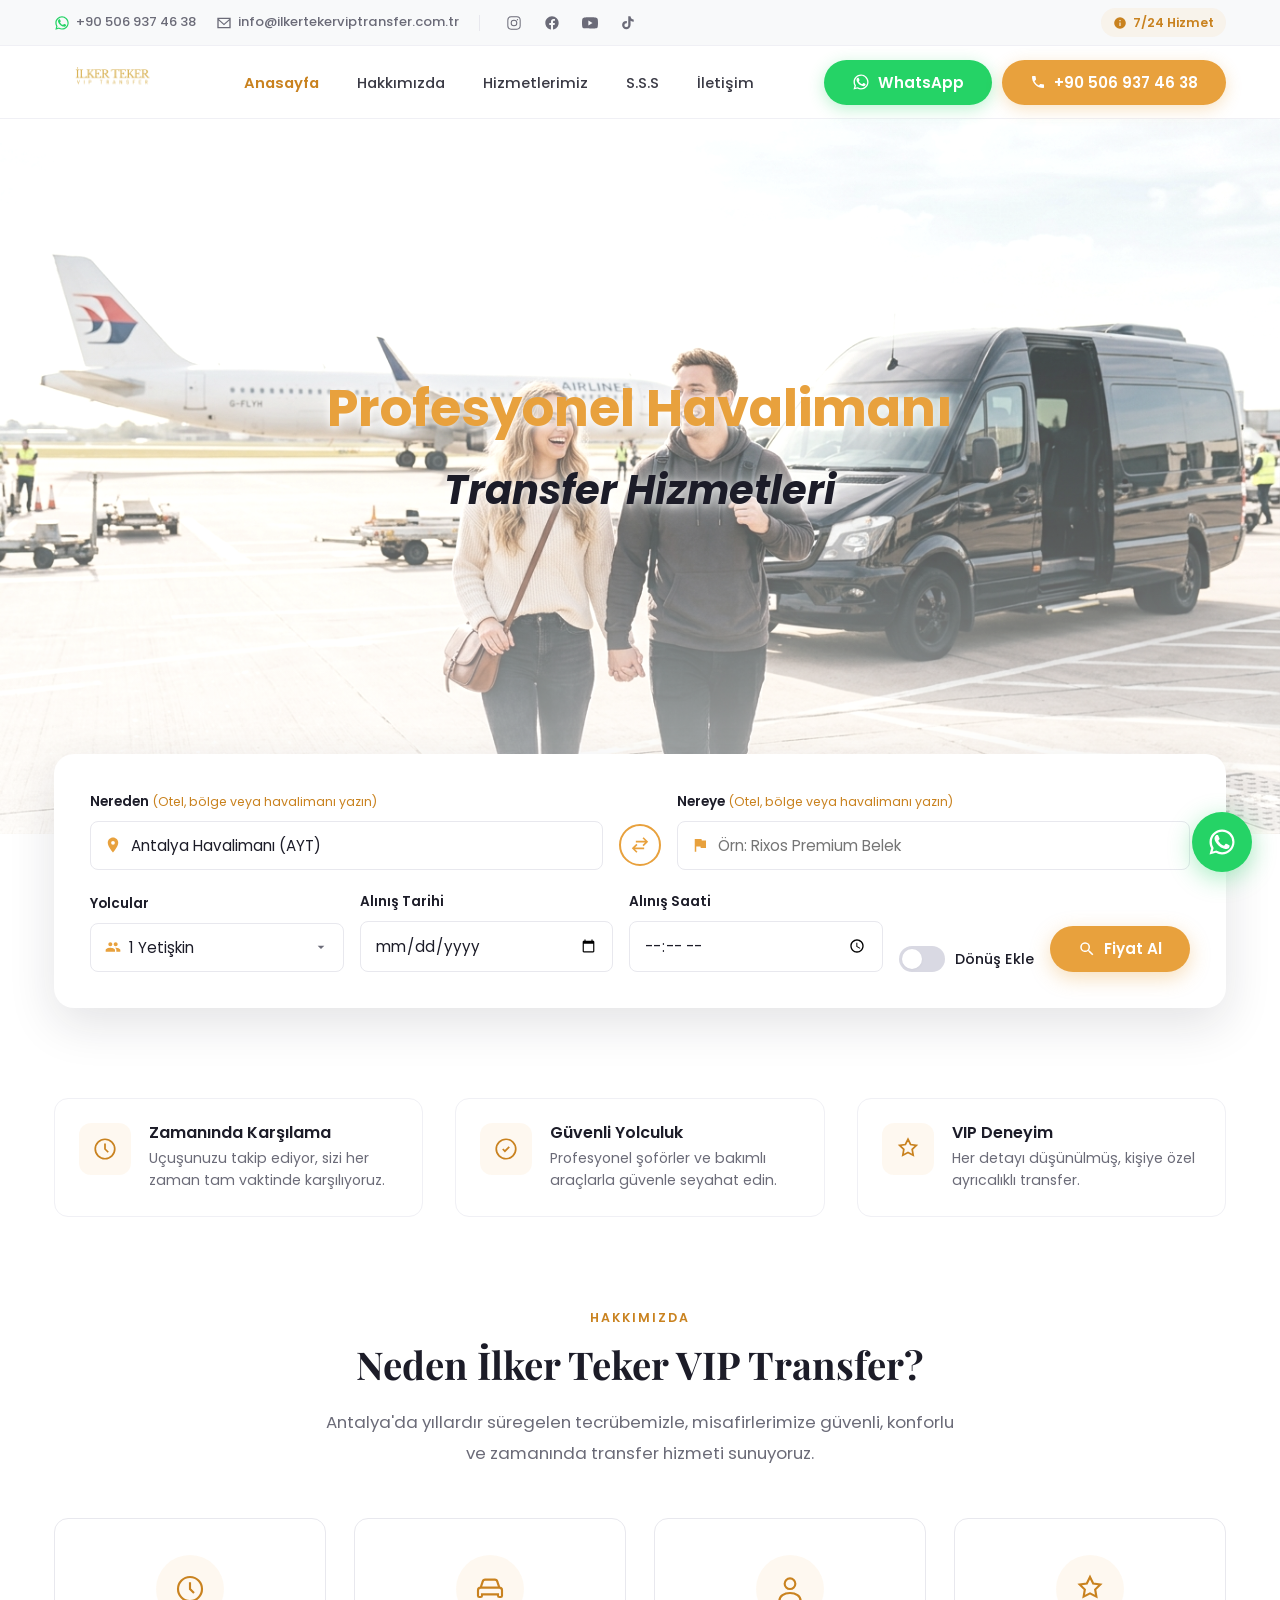
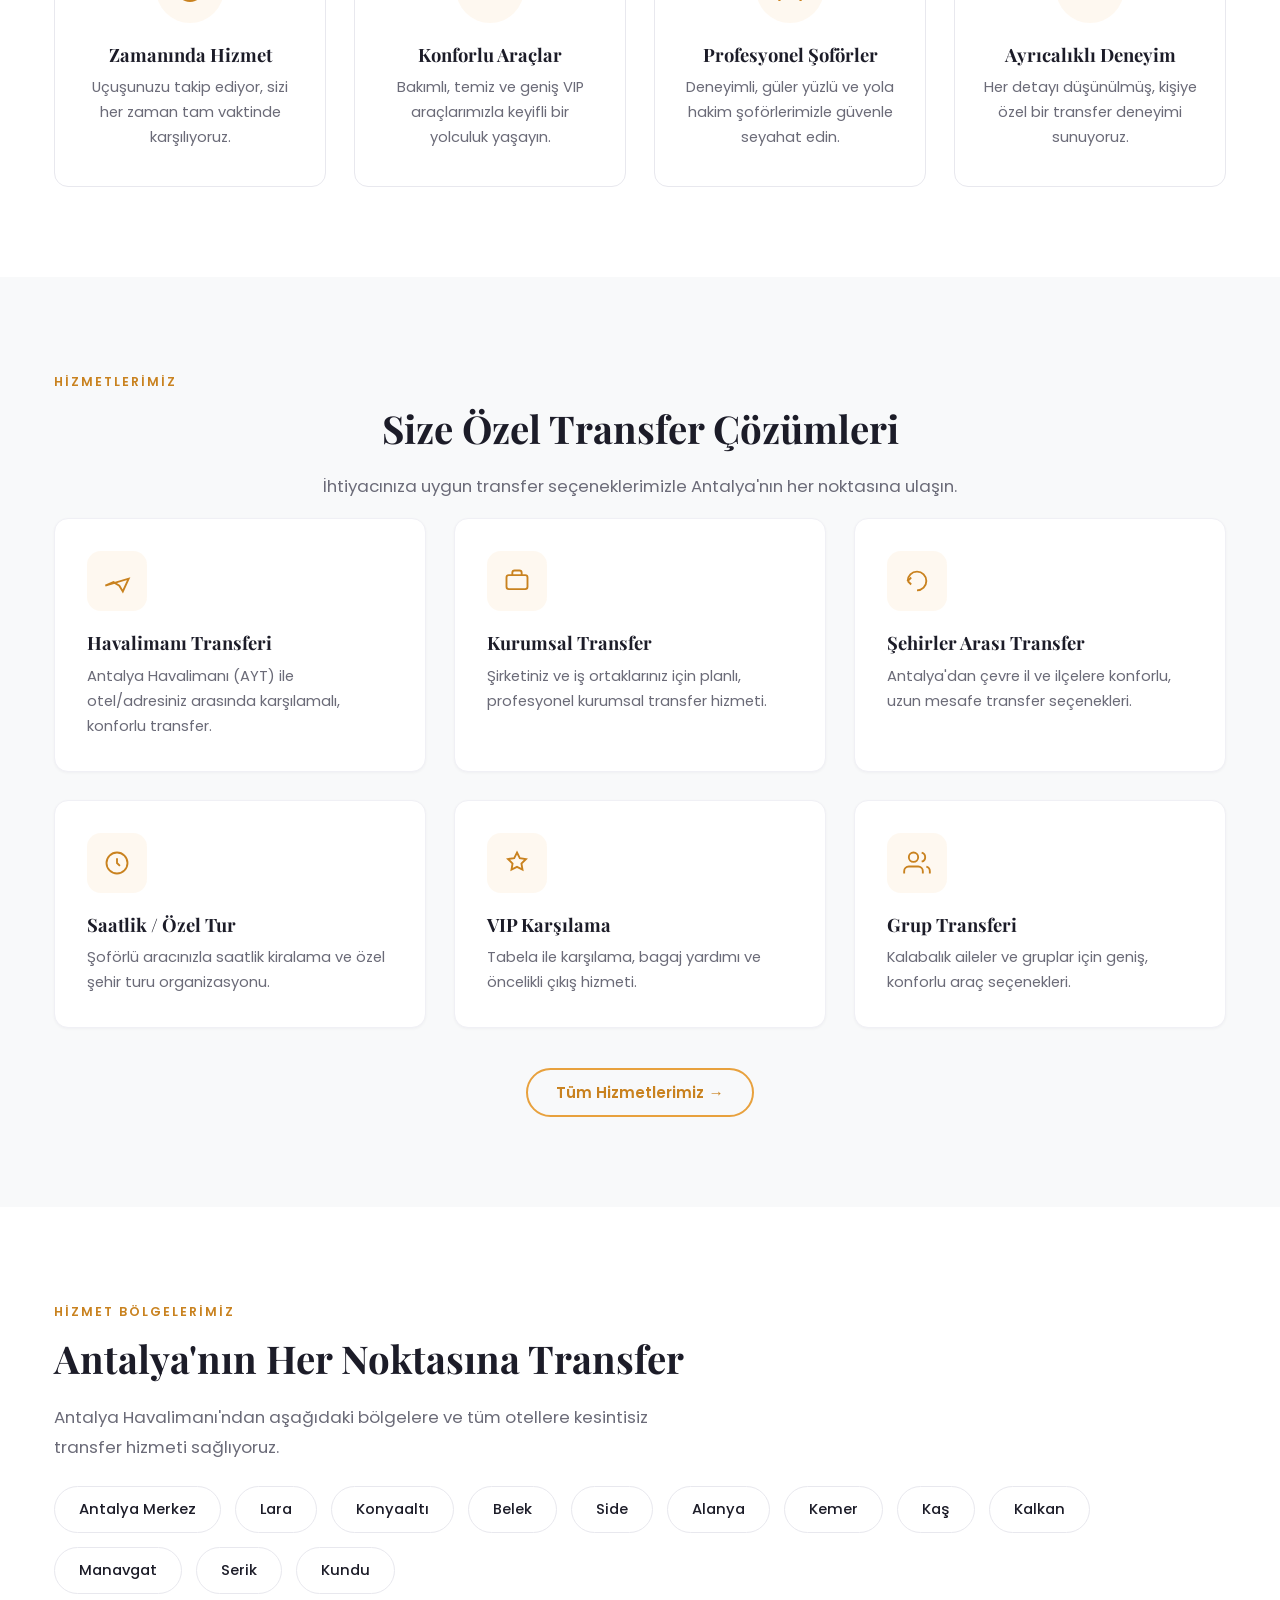
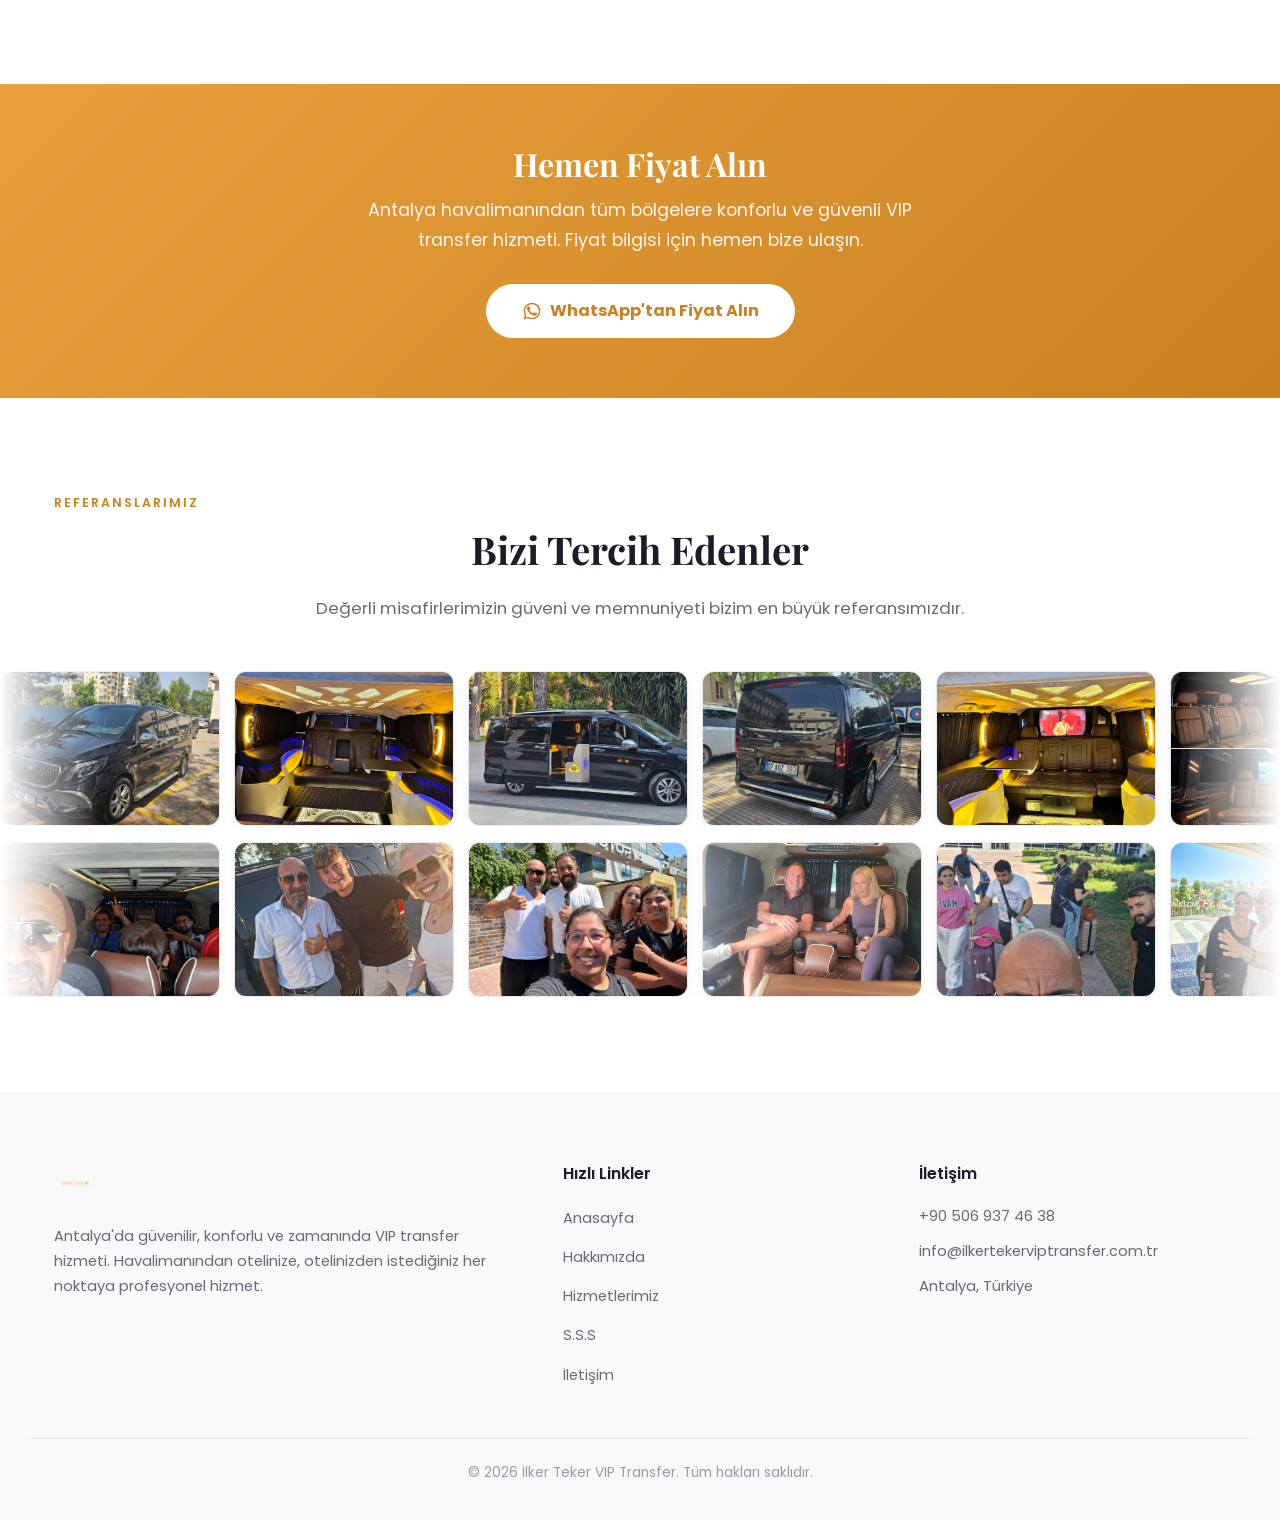
==== commit 0ffb016e: "feat(booking): replace region dropdowns with free-text hotel/place autocomplete" ====
--- a/index.html
+++ b/index.html
@@ -150,26 +150,11 @@
     <form class="booking-form" id="bookingForm" aria-label="Transfer rezervasyon formu">
       <div class="booking-row">
         <div class="field field-from">
-          <label for="fromInput">Nereden <span class="field-hint">(Havaalanı veya Bölge)</span></label>
-          <div class="input-icon select-wrapper">
+          <label for="fromInput">Nereden <span class="field-hint">(Otel, bölge veya havalimanı yazın)</span></label>
+          <div class="location-field">
             <svg viewBox="0 0 24 24" width="18" height="18" fill="currentColor" aria-hidden="true"><path d="M12 2C8.13 2 5 5.13 5 9c0 5.25 7 13 7 13s7-7.75 7-13c0-3.87-3.13-7-7-7zm0 9.5A2.5 2.5 0 1 1 14.5 9 2.5 2.5 0 0 1 12 11.5z"/></svg>
-            <select id="fromInput" name="from" required>
-              <option value="Antalya Havalimanı (AYT)" selected>Antalya Havalimanı (AYT)</option>
-              <optgroup label="─ Bölgeler ─">
-                <option value="antalya merkez">Antalya Merkez / Kaleiçi / Lara / Kundu / Konyaaltı</option>
-                <option value="belek">Belek / Boğazkent</option>
-                <option value="serik">Serik</option>
-                <option value="side">Side / Manavgat / Sorgun / Çolaklı / Evrenseki / Kumköy / Gündoğdu / Titreyengöl / Denizyaka</option>
-                <option value="kemer">Kemer / Göynük / Beldibi</option>
-                <option value="çamyuva">Çamyuva / Kiriş / Tekirova</option>
-                <option value="kızılot">Kızılot / Kızılağaç</option>
-                <option value="okurcalar">Okurcalar / Avsallar / İncekum / Çenger</option>
-                <option value="alanya">Alanya / Konaklı / Türkler / Olimpos</option>
-                <option value="mahmutlar">Mahmutlar / Kargıcak / Kestel</option>
-                <option value="adrasan">Adrasan</option>
-                <option value="kaş">Kaş / Kalkan</option>
-              </optgroup>
-            </select>
+            <input type="text" id="fromInput" name="from" value="Antalya Havalimanı (AYT)" placeholder="Örn: Antalya Havalimanı" required maxlength="100" autocomplete="off" role="combobox" aria-autocomplete="list" aria-expanded="false" aria-controls="fromList">
+            <ul class="location-suggestions" id="fromList" role="listbox" aria-label="Nereden önerileri" hidden></ul>
           </div>
         </div>
 
@@ -178,66 +163,11 @@
         </button>
 
         <div class="field field-to">
-          <label for="toInput">Nereye <span class="field-hint">(Havaalanı veya Bölge)</span></label>
-          <div class="input-icon select-wrapper">
+          <label for="toInput">Nereye <span class="field-hint">(Otel, bölge veya havalimanı yazın)</span></label>
+          <div class="location-field">
             <svg viewBox="0 0 24 24" width="18" height="18" fill="currentColor" aria-hidden="true"><path d="M14.4 6L14 4H5v17h2v-7h5.6l.4 2h7V6z"/></svg>
-            <select id="toInput" name="to" required>
-              <option value="" disabled selected>Lütfen bölge seçin</option>
-              <option value="Antalya Havalimanı (AYT)">Antalya Havalimanı (AYT)</option>
-              <optgroup label="─ Antalya ─">
-                <option value="antalya merkez">Antalya Merkez</option>
-                <option value="lara">Lara</option>
-                <option value="kundu">Kundu</option>
-                <option value="konyaaltı">Konyaaltı</option>
-                <option value="kaleiçi">Kaleiçi</option>
-              </optgroup>
-              <optgroup label="─ Belek / Serik ─">
-                <option value="belek">Belek</option>
-                <option value="boğazkent">Boğazkent</option>
-                <option value="serik">Serik</option>
-              </optgroup>
-              <optgroup label="─ Kemer ─">
-                <option value="kemer">Kemer</option>
-                <option value="göynük">Göynük</option>
-                <option value="beldibi">Beldibi</option>
-                <option value="çamyuva">Çamyuva</option>
-                <option value="kiriş">Kiriş</option>
-                <option value="tekirova">Tekirova</option>
-              </optgroup>
-              <optgroup label="─ Side / Manavgat ─">
-                <option value="side">Side</option>
-                <option value="manavgat">Manavgat</option>
-                <option value="sorgun">Sorgun</option>
-                <option value="çolaklı">Çolaklı</option>
-                <option value="evrenseki">Evrenseki</option>
-                <option value="kumköy">Kumköy</option>
-                <option value="gündoğdu">Gündoğdu</option>
-                <option value="titreyengöl">Titreyengöl</option>
-                <option value="denizyaka">Denizyaka</option>
-              </optgroup>
-              <optgroup label="─ Alanya Çevresi ─">
-                <option value="kızılot">Kızılot</option>
-                <option value="kızılağaç">Kızılağaç</option>
-                <option value="okurcalar">Okurcalar</option>
-                <option value="avsallar">Avsallar</option>
-                <option value="incekum">İncekum</option>
-                <option value="çenger">Çenger</option>
-                <option value="konaklı">Konaklı</option>
-                <option value="türkler">Türkler</option>
-                <option value="alanya">Alanya</option>
-              </optgroup>
-              <optgroup label="─ Alanya Doğusu ─">
-                <option value="mahmutlar">Mahmutlar</option>
-                <option value="kargıcak">Kargıcak</option>
-                <option value="kestel">Kestel</option>
-              </optgroup>
-              <optgroup label="─ Diğer ─">
-                <option value="olimpos">Olimpos</option>
-                <option value="adrasan">Adrasan</option>
-                <option value="kaş">Kaş</option>
-                <option value="kalkan">Kalkan</option>
-              </optgroup>
-            </select>
+            <input type="text" id="toInput" name="to" placeholder="Örn: Rixos Premium Belek" required maxlength="100" autocomplete="off" role="combobox" aria-autocomplete="list" aria-expanded="false" aria-controls="toList">
+            <ul class="location-suggestions" id="toList" role="listbox" aria-label="Nereye önerileri" hidden></ul>
           </div>
         </div>
       </div>
@@ -638,6 +568,8 @@
     <svg viewBox="0 0 24 24" width="20" height="20" fill="currentColor" aria-hidden="true"><path d="M12 4l-8 8h5v8h6v-8h5z"/></svg>
   </button>
 
+  <script src="js/locations.js"></script>
+  <script src="js/location-search.js"></script>
   <script src="js/main.js"></script>
 </body>
 </html>
--- a/css/style.css
+++ b/css/style.css
@@ -699,6 +699,113 @@
   padding: 6px 0;
 }
 
+/* Free-text location input with autocomplete */
+.location-field {
+  position: relative;
+  display: flex;
+  align-items: center;
+}
+
+.location-field > svg {
+  position: absolute;
+  left: 14px;
+  color: var(--color-primary);
+  pointer-events: none;
+  z-index: 1;
+}
+
+.location-field input {
+  width: 100%;
+  padding: 12px 14px 12px 40px;
+  border: 1.5px solid var(--color-border);
+  border-radius: 8px;
+  font-family: var(--font-body);
+  font-size: 0.95rem;
+  color: var(--color-dark);
+  background: #fff;
+  transition: var(--transition);
+  outline: none;
+  text-overflow: ellipsis;
+}
+
+.location-field input:focus {
+  border-color: var(--color-primary);
+  box-shadow: 0 0 0 3px rgba(232, 161, 61, 0.12);
+}
+
+.location-suggestions {
+  position: absolute;
+  top: calc(100% + 4px);
+  left: 0;
+  right: 0;
+  z-index: 30;
+  max-height: 280px;
+  margin: 0;
+  padding: 6px;
+  list-style: none;
+  overflow-y: auto;
+  background: #fff;
+  border: 1px solid var(--color-border);
+  border-radius: 10px;
+  box-shadow: 0 12px 32px rgba(0, 0, 0, 0.14);
+}
+
+.location-suggestions[hidden] {
+  display: none;
+}
+
+.location-option {
+  display: flex;
+  align-items: baseline;
+  justify-content: space-between;
+  gap: 12px;
+  padding: 10px 12px;
+  border-radius: 8px;
+  cursor: pointer;
+  color: var(--color-dark);
+  font-size: 0.93rem;
+}
+
+.location-option:hover,
+.location-option[aria-selected="true"] {
+  background: rgba(232, 161, 61, 0.14);
+}
+
+.location-option-meta {
+  flex-shrink: 0;
+  font-size: 0.75rem;
+  color: var(--color-text-muted);
+}
+
+.location-suggestion-list {
+  display: flex;
+  flex-wrap: wrap;
+  justify-content: center;
+  gap: 10px;
+  margin-top: 16px;
+}
+
+.location-suggestion-btn {
+  padding: 10px 18px;
+  border: 1.5px solid var(--color-primary);
+  border-radius: 999px;
+  background: #fff;
+  color: var(--color-dark);
+  font-family: var(--font-body);
+  font-size: 0.9rem;
+  font-weight: 600;
+  cursor: pointer;
+  transition: var(--transition);
+}
+
+.location-suggestion-btn:hover,
+.location-suggestion-btn:focus-visible {
+  background: var(--color-primary);
+  color: #fff;
+  outline: none;
+}
+
+
 .field input[type="date"],
 .field input[type="time"] {
   border: 1.5px solid var(--color-border);
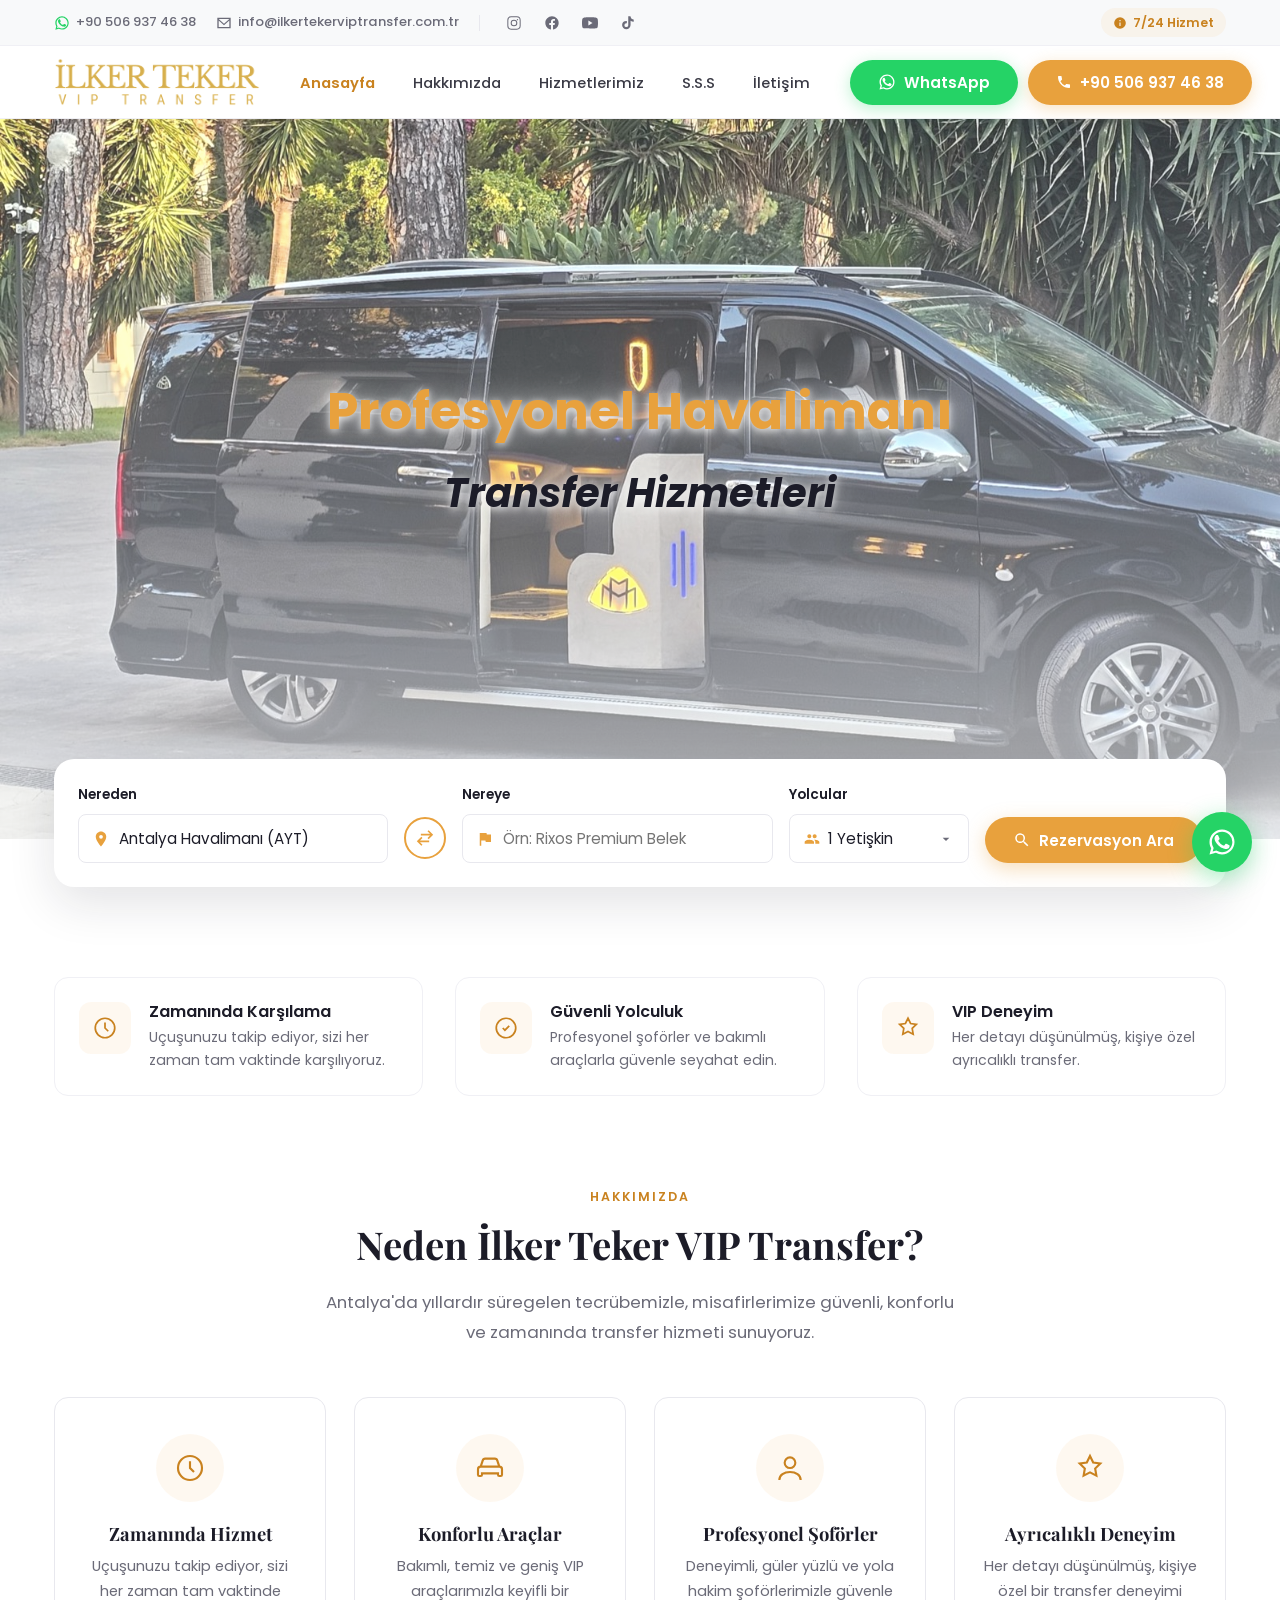
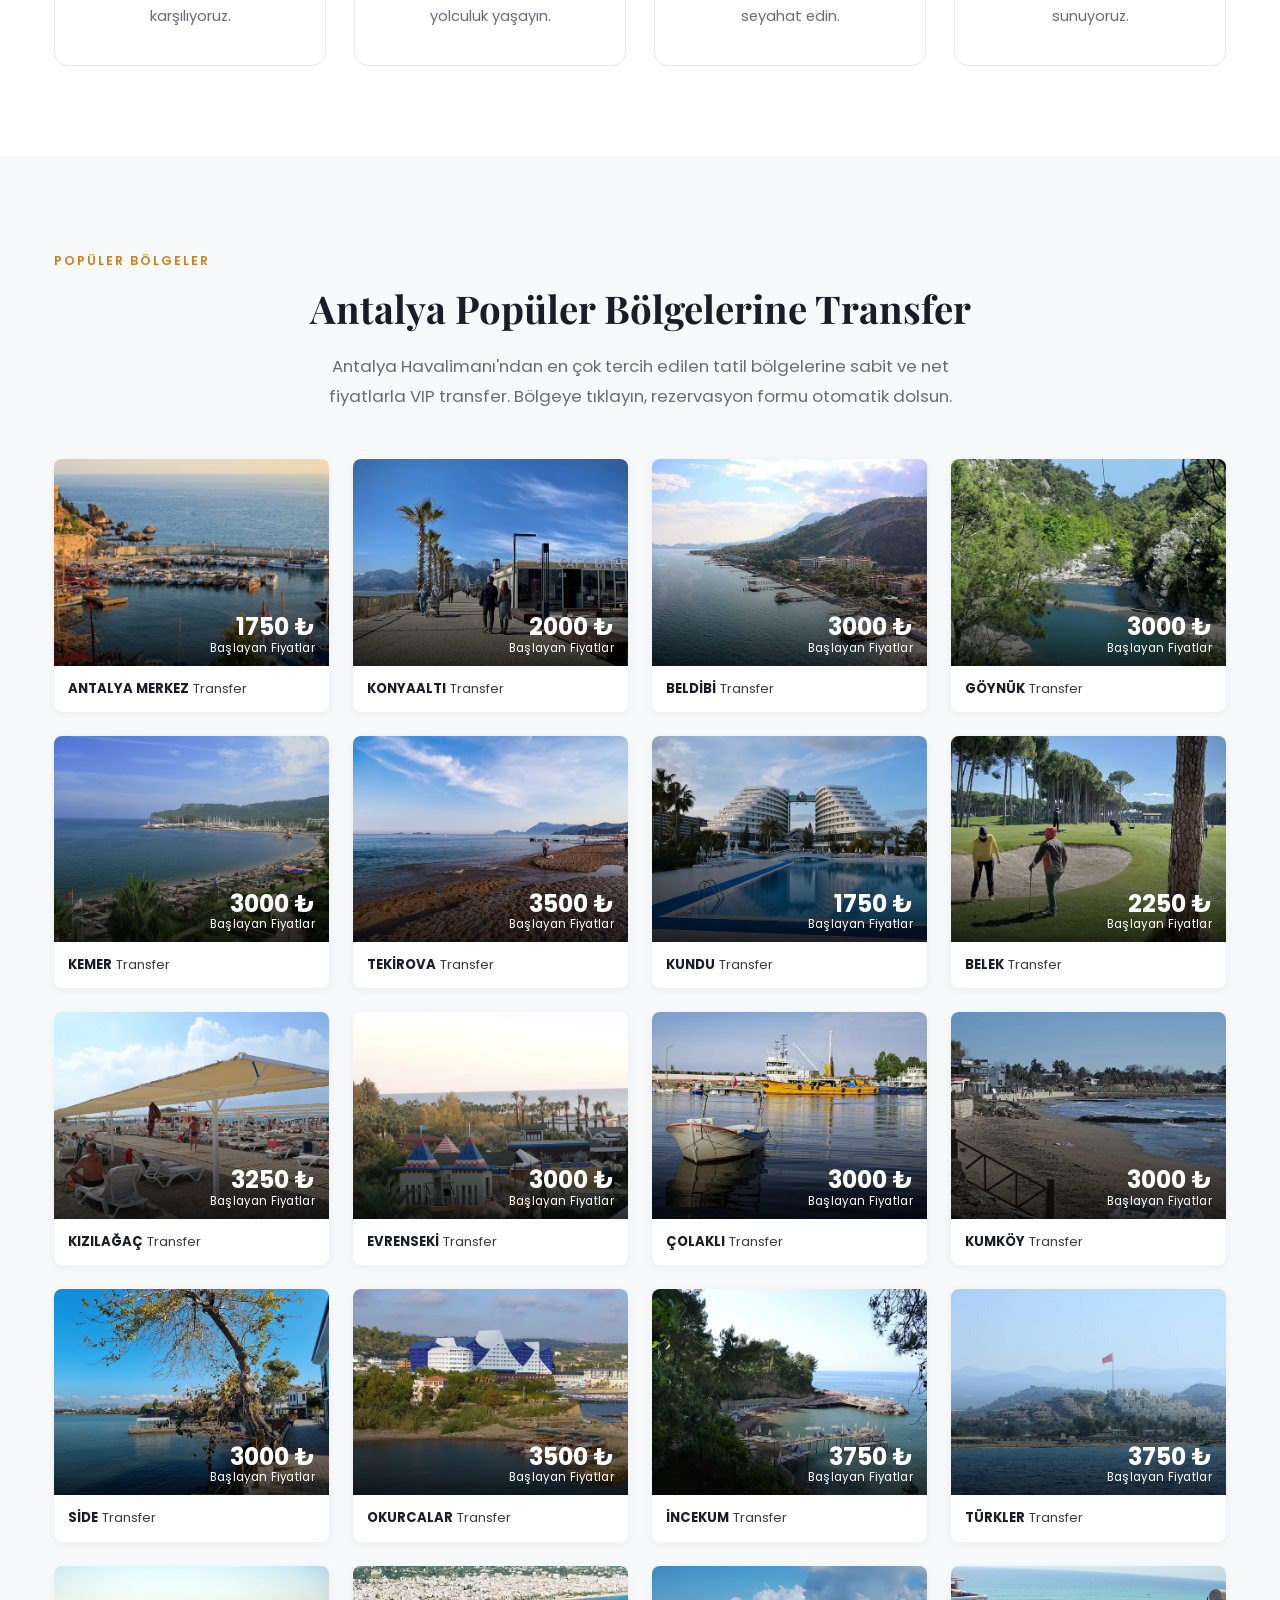
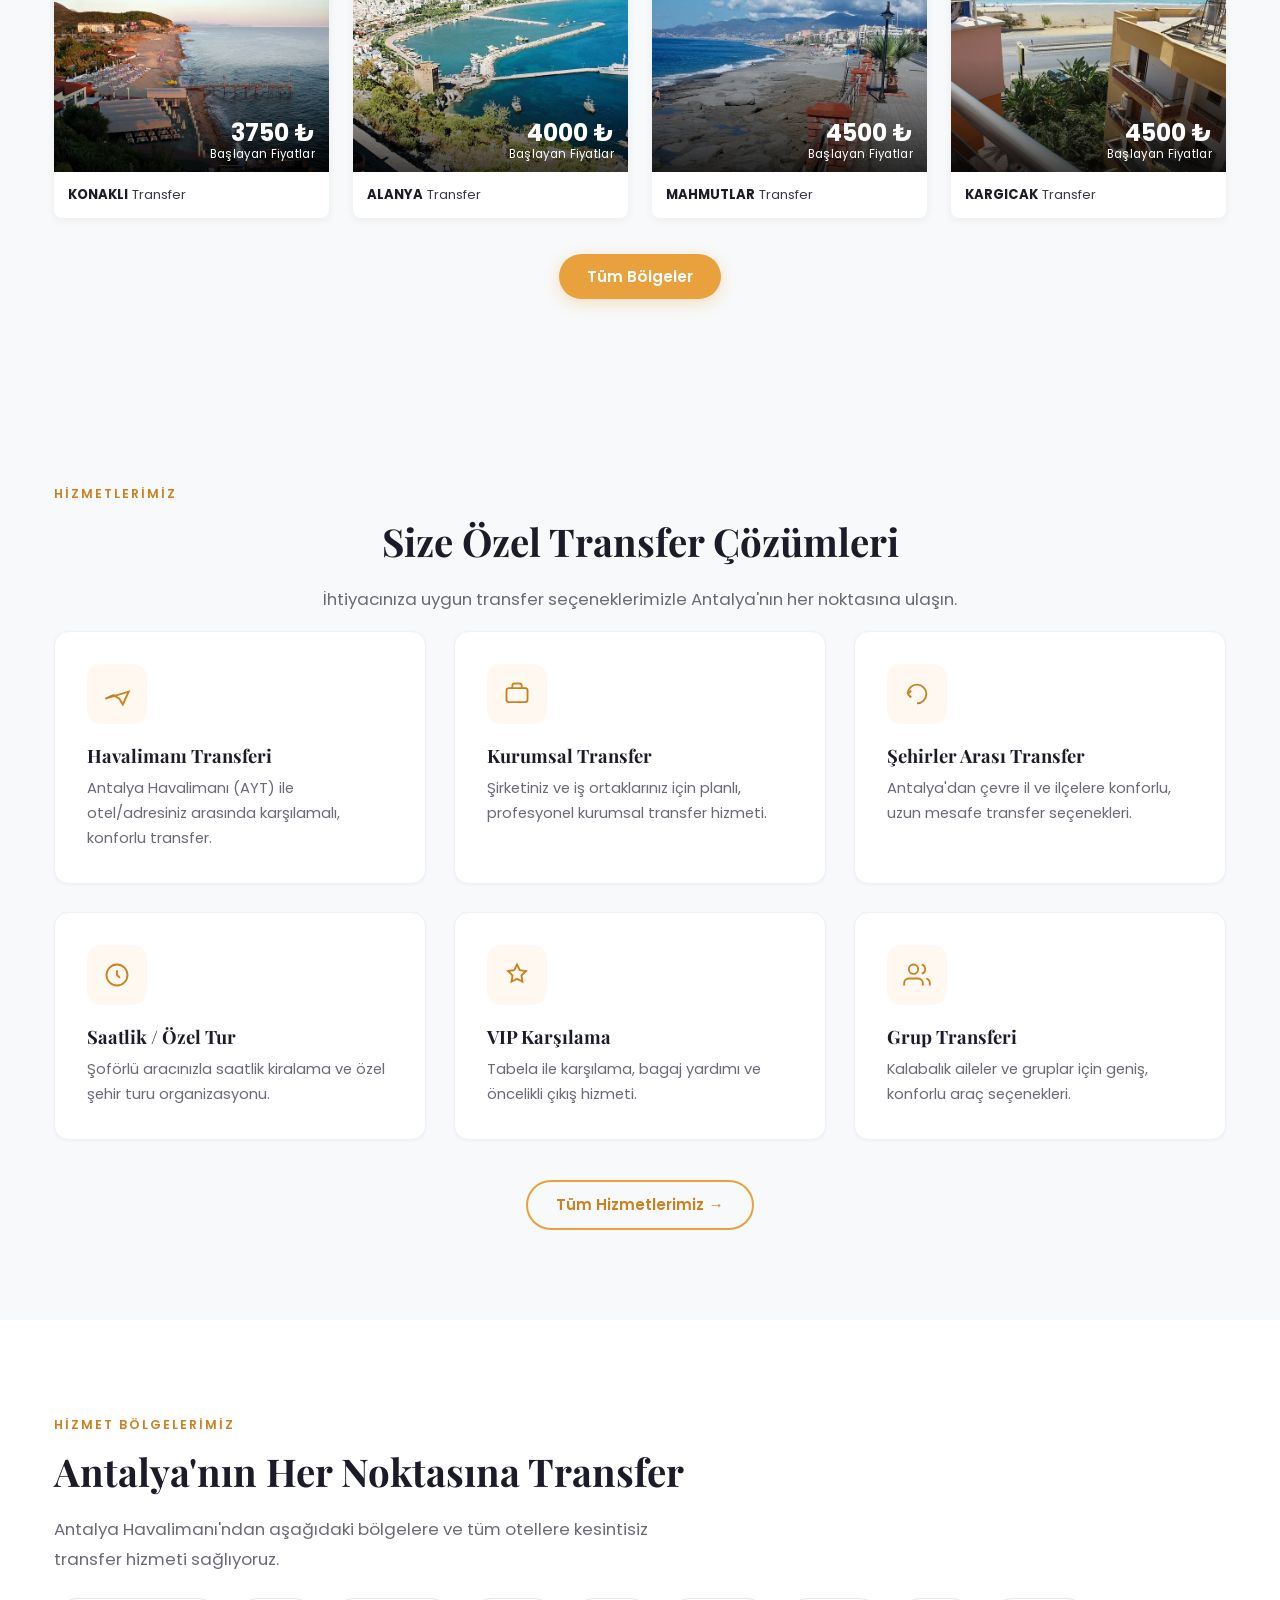
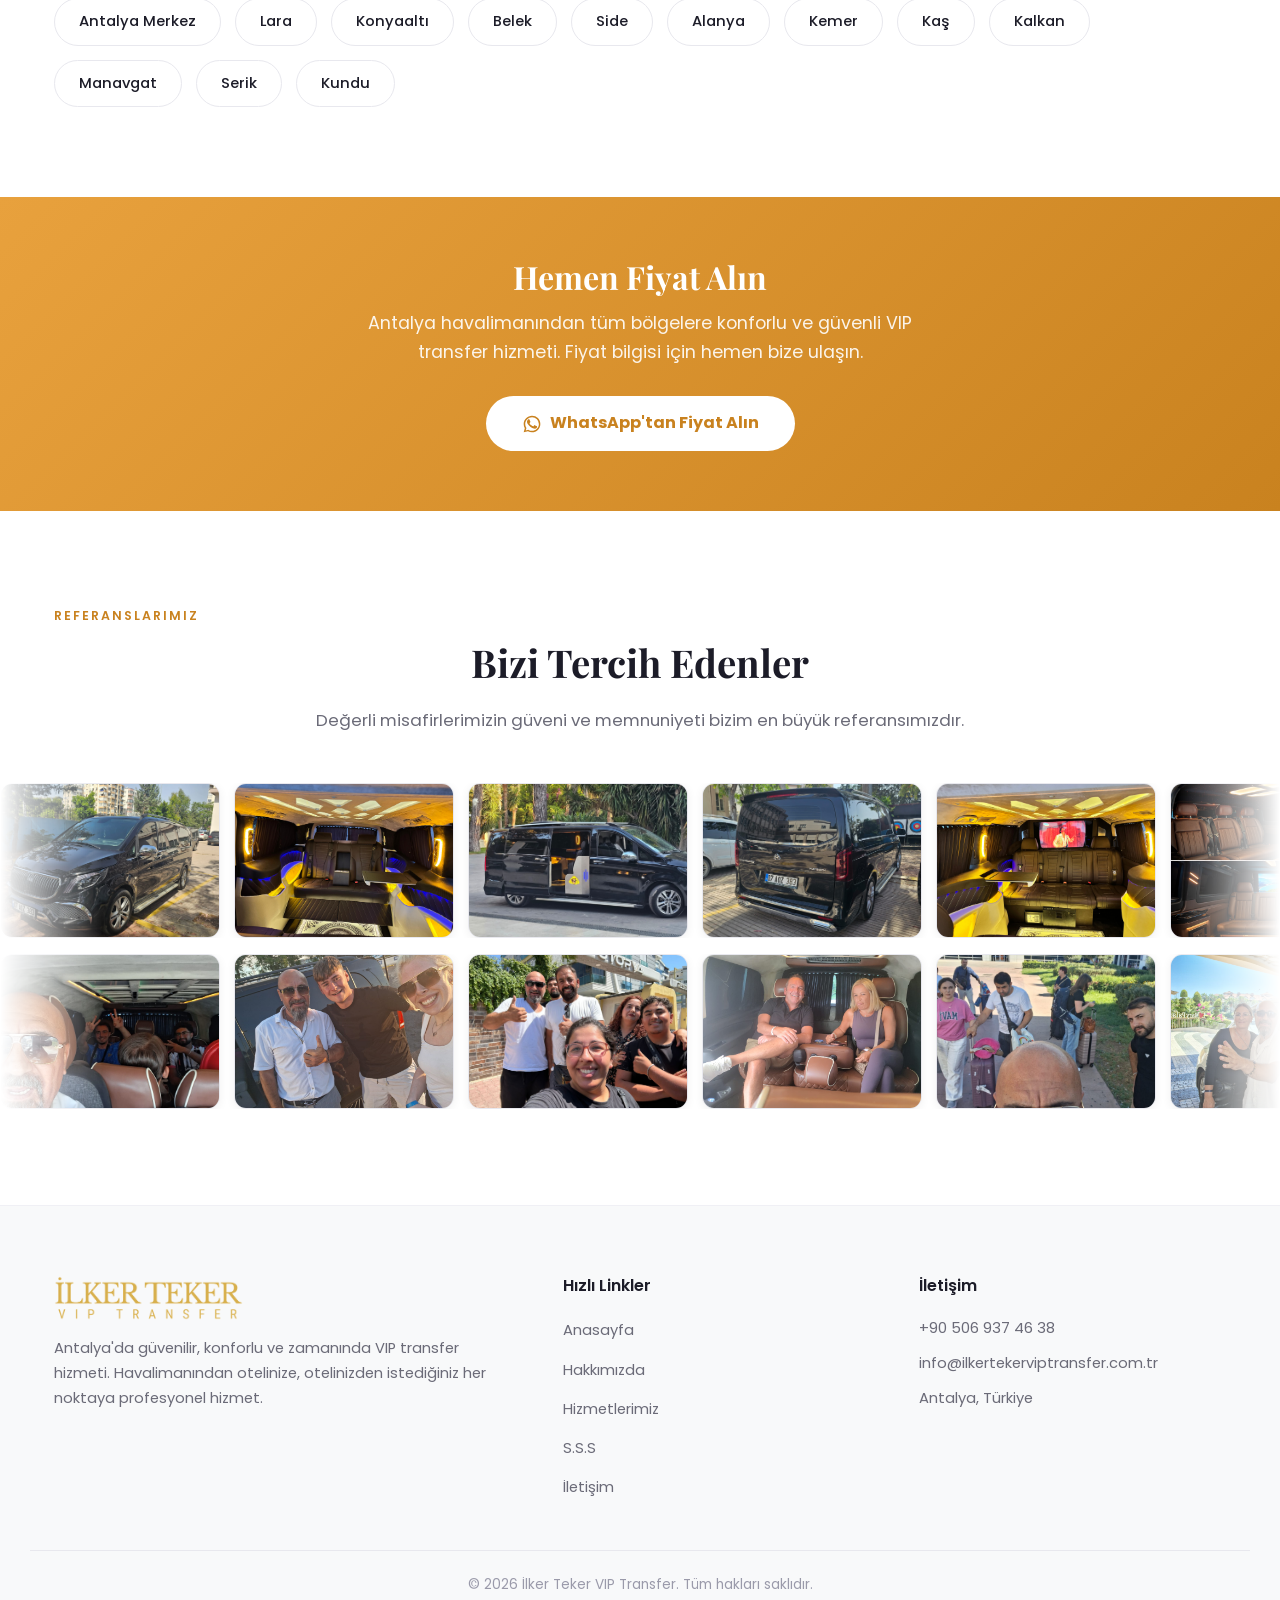
==== commit dfe8adb1: "feat(booking): turkey-wide place suggestions via Photon and mobile-first hero booking form" ====
--- a/index.html
+++ b/index.html
@@ -31,7 +31,8 @@
   <link rel="preconnect" href="https://fonts.gstatic.com" crossorigin>
   <link href="https://fonts.googleapis.com/css2?family=Poppins:wght@300;400;500;600;700;800&family=Playfair+Display:wght@600;700;800&display=swap" rel="stylesheet">
 
-  <link rel="stylesheet" href="css/style.css">
+  <link rel="stylesheet" href="css/style.css?v=20261031">
+  <link rel="stylesheet" href="css/checkout.css?v=20261030">
 
   <script type="application/ld+json">
   {
@@ -100,7 +101,7 @@
   <header class="site-header" id="siteHeader">
     <div class="container header-inner">
       <a href="index.html" class="logo" aria-label="İlker Teker VIP Transfer Ana Sayfa">
-        <img src="img/ilkerteker.png" alt="İlker Teker VIP Transfer Logo">
+        <img src="img/logo.png" alt="İlker Teker VIP Transfer Logo" width="206" height="48">
       </a>
 
       <nav class="main-nav" id="mainNav">
@@ -134,8 +135,11 @@
   <section class="hero" id="top">
     <h1 class="sr-only">Profesyonel Havalimanı Transfer Hizmetleri - Antalya VIP Transfer</h1>
 
-    <div class="hero-image">
-      <img src="img/hero-bg.jpg" alt="İlker Teker VIP Transfer - Antalya havalimanı VIP transfer, profesyonel transfer hizmetleri" loading="eager">
+    <div class="hero-image hero-slider" id="heroSlider" aria-roledescription="carousel" aria-label="Araç filomuzdan görseller">
+      <img class="hero-slide is-active" src="img/hero/slide-van-side.jpg" alt="İlker Teker VIP Transfer - Mercedes Vito VIP transfer aracı, Antalya havalimanı transfer hizmetleri" width="1600" height="1074" loading="eager">
+      <img class="hero-slide" src="img/hero/slide-interior-tv.jpg" alt="VIP transfer aracı lüks deri koltuklu iç mekan" width="1600" height="1200" loading="lazy">
+      <img class="hero-slide" src="img/hero/slide-interior-lounge.jpg" alt="VIP transfer aracı ambiyans aydınlatmalı yolcu bölümü" width="1600" height="1200" loading="lazy">
+      <img class="hero-slide" src="img/hero/slide-van-front.jpg" alt="Siyah Mercedes VIP transfer aracı ön görünüm" width="1600" height="1600" loading="lazy">
     </div>
 
 
@@ -150,7 +154,7 @@
     <form class="booking-form" id="bookingForm" aria-label="Transfer rezervasyon formu">
       <div class="booking-row">
         <div class="field field-from">
-          <label for="fromInput">Nereden <span class="field-hint">(Otel, bölge veya havalimanı yazın)</span></label>
+          <label for="fromInput">Nereden</label>
           <div class="location-field">
             <svg viewBox="0 0 24 24" width="18" height="18" fill="currentColor" aria-hidden="true"><path d="M12 2C8.13 2 5 5.13 5 9c0 5.25 7 13 7 13s7-7.75 7-13c0-3.87-3.13-7-7-7zm0 9.5A2.5 2.5 0 1 1 14.5 9 2.5 2.5 0 0 1 12 11.5z"/></svg>
             <input type="text" id="fromInput" name="from" value="Antalya Havalimanı (AYT)" placeholder="Örn: Antalya Havalimanı" required maxlength="100" autocomplete="off" role="combobox" aria-autocomplete="list" aria-expanded="false" aria-controls="fromList">
@@ -163,16 +167,14 @@
         </button>
 
         <div class="field field-to">
-          <label for="toInput">Nereye <span class="field-hint">(Otel, bölge veya havalimanı yazın)</span></label>
+          <label for="toInput">Nereye</label>
           <div class="location-field">
             <svg viewBox="0 0 24 24" width="18" height="18" fill="currentColor" aria-hidden="true"><path d="M14.4 6L14 4H5v17h2v-7h5.6l.4 2h7V6z"/></svg>
             <input type="text" id="toInput" name="to" placeholder="Örn: Rixos Premium Belek" required maxlength="100" autocomplete="off" role="combobox" aria-autocomplete="list" aria-expanded="false" aria-controls="toList">
             <ul class="location-suggestions" id="toList" role="listbox" aria-label="Nereye önerileri" hidden></ul>
           </div>
         </div>
-      </div>
-
-      <div class="booking-row booking-row-details">
+
         <div class="field field-sm">
           <label>Yolcular</label>
           <div class="pax-picker" id="paxPicker">
@@ -227,49 +229,148 @@
           <input type="hidden" id="babyInput" name="baby" value="0">
         </div>
 
-        <div class="field field-sm">
-          <label for="pickupDate">Alınış Tarihi</label>
-          <input type="date" id="pickupDate" name="pickupDate" required>
-        </div>
-
-        <div class="field field-sm">
-          <label for="pickupTime">Alınış Saati</label>
-          <input type="time" id="pickupTime" name="pickupTime" required>
-        </div>
-
-        <div class="field field-toggle">
-          <label class="switch">
-            <input type="checkbox" id="returnToggle" name="returnToggle">
-            <span class="slider"></span>
-          </label>
-          <span>Dönüş Ekle</span>
-        </div>
-
         <button type="submit" class="btn btn-search">
           <svg viewBox="0 0 24 24" width="18" height="18" fill="currentColor" aria-hidden="true"><path d="M15.5 14h-.79l-.28-.27a6.5 6.5 0 1 0-.7.7l.27.28v.79l5 4.99L20.49 19zm-6 0A4.5 4.5 0 1 1 14 9.5 4.5 4.5 0 0 1 9.5 14z"/></svg>
-          Fiyat Al
+          Rezervasyon Ara
         </button>
-      </div>
-
-      <div class="booking-row booking-row-return" id="returnRow" hidden>
-        <div class="field field-sm">
-          <label for="returnDate">Dönüş Tarihi</label>
-          <input type="date" id="returnDate" name="returnDate">
-        </div>
-        <div class="field field-sm">
-          <label for="returnTime">Dönüş Saati</label>
-          <input type="time" id="returnTime" name="returnTime">
-        </div>
-        <div class="field field-grow">
-          <label for="note">Ek Not <span class="field-hint">(opsiyonel)</span></label>
-          <input type="text" id="note" name="note" placeholder="Uçuş numarası, özel istekleriniz vb.">
-        </div>
       </div>
     </form>
 
     <!-- Vehicle Results (populated by JS after form submit) -->
     <div id="vehicleResults" class="vehicle-results" hidden></div>
   </div>
+
+  <!-- Checkout (step 3: details + summary) -->
+  <section class="section checkout" id="checkout" aria-labelledby="checkoutTitle" hidden>
+    <div class="container">
+      <button type="button" class="checkout-back" id="checkoutBack">← Araç seçimine dön</button>
+      <h2 class="sr-only" id="checkoutTitle">Rezervasyon Bilgileri</h2>
+
+      <form class="checkout-grid" id="checkoutForm" novalidate>
+        <div class="checkout-main">
+          <fieldset class="checkout-step">
+            <legend><span class="step-badge" aria-hidden="true"><svg viewBox="0 0 24 24" width="20" height="20" fill="currentColor"><path d="M21 16v-2l-8-5V3.5a1.5 1.5 0 0 0-3 0V9l-8 5v2l8-2.5V19l-2 1.5V22l3.5-1 3.5 1v-1.5L13 19v-5.5z"/></svg></span>Seyahat ve Uçuş Bilgileri</legend>
+            <div class="checkout-fields">
+              <div class="form-field">
+                <label for="transferDate">Transfer Tarihi <abbr title="Zorunlu">*</abbr></label>
+                <input type="date" id="transferDate" name="transferDate" required>
+              </div>
+              <div class="form-field">
+                <label for="transferTime">Transfer Saati <abbr title="Zorunlu">*</abbr></label>
+                <input type="time" id="transferTime" name="transferTime" required>
+              </div>
+              <div class="form-field">
+                <label for="flightNo">Uçuş No <abbr title="Zorunlu">*</abbr></label>
+                <input type="text" id="flightNo" name="flightNo" placeholder="Örn: XQ0707" required maxlength="12" autocomplete="off">
+              </div>
+            </div>
+          </fieldset>
+
+          <fieldset class="checkout-step">
+            <legend><span class="step-badge" aria-hidden="true"><svg viewBox="0 0 24 24" width="20" height="20" fill="currentColor"><path d="M10 9V5l-7 7 7 7v-4.1c5 0 8.5 1.6 11 5.1-1-5-4-10-11-11z"/></svg></span>Dönüş Transferi</legend>
+            <div class="toggle-control">
+              <label class="switch"><input type="checkbox" id="returnToggle" aria-label="Dönüş transferi ekle"><span class="slider"></span></label>
+              <span class="toggle-state" data-toggle-for="returnToggle" aria-hidden="true">Hayır</span>
+            </div>
+            <div class="checkout-fields checkout-fields-reveal" id="returnFields" hidden>
+              <div class="form-field">
+                <label for="returnDate">Dönüş Tarihi <abbr title="Zorunlu">*</abbr></label>
+                <input type="date" id="returnDate" name="returnDate">
+              </div>
+              <div class="form-field">
+                <label for="returnTime">Dönüş Saati <abbr title="Zorunlu">*</abbr></label>
+                <input type="time" id="returnTime" name="returnTime">
+              </div>
+              <div class="form-field">
+                <label for="returnFlightNo">Dönüş Uçuş No</label>
+                <input type="text" id="returnFlightNo" name="returnFlightNo" placeholder="Örn: XQ0708" maxlength="12" autocomplete="off">
+              </div>
+            </div>
+          </fieldset>
+
+          <fieldset class="checkout-step">
+            <legend><span class="step-badge" aria-hidden="true"><svg viewBox="0 0 24 24" width="20" height="20" fill="currentColor"><path d="M16 11c1.66 0 2.99-1.34 2.99-3S17.66 5 16 5s-3 1.34-3 3 1.34 3 3 3zm-8 0c1.66 0 2.99-1.34 2.99-3S9.66 5 8 5 5 6.34 5 8s1.34 3 3 3zm0 2c-2.33 0-7 1.17-7 3.5V19h14v-2.5c0-2.33-4.67-3.5-7-3.5zm8 0c-.29 0-.62.02-.97.05 1.16.84 1.97 1.97 1.97 3.45V19h6v-2.5c0-2.33-4.67-3.5-7-3.5z"/></svg></span>Çocuk Koltuğu</legend>
+            <div class="toggle-control">
+              <label class="switch"><input type="checkbox" id="childSeatToggle" aria-label="Çocuk koltuğu ekle"><span class="slider"></span></label>
+              <span class="toggle-state" data-toggle-for="childSeatToggle" aria-hidden="true">Hayır</span>
+            </div>
+            <div class="checkout-fields checkout-fields-reveal" id="childSeatFields" hidden>
+              <div class="form-field">
+                <label for="childSeatCount">Koltuk Sayısı</label>
+                <select id="childSeatCount" name="childSeatCount">
+                  <option value="1">1</option>
+                  <option value="2">2</option>
+                  <option value="3">3</option>
+                </select>
+              </div>
+            </div>
+          </fieldset>
+
+          <fieldset class="checkout-step">
+            <legend><span class="step-badge" aria-hidden="true"><svg viewBox="0 0 24 24" width="20" height="20" fill="currentColor"><path d="M19 3H5a2 2 0 0 0-2 2v14a2 2 0 0 0 2 2h14a2 2 0 0 0 2-2V5a2 2 0 0 0-2-2zm-5 14H7v-2h7zm3-4H7v-2h10zm0-4H7V7h10z"/></svg></span>Extralar ve Notunuz</legend>
+            <div class="extra-row">
+              <span>İsimli Karşılama (isim tabelasıyla)</span>
+              <div class="toggle-control">
+              <label class="switch"><input type="checkbox" id="welcomeSignToggle" aria-label="İsimli karşılama ekle"><span class="slider"></span></label>
+              <span class="toggle-state" data-toggle-for="welcomeSignToggle" aria-hidden="true">Hayır</span>
+            </div>
+            </div>
+            <div class="form-field">
+              <label for="specialNote">Özel Notunuz</label>
+              <textarea id="specialNote" name="specialNote" rows="4" maxlength="500" placeholder="Özel talepleriniz"></textarea>
+            </div>
+          </fieldset>
+
+          <fieldset class="checkout-step">
+            <legend><span class="step-badge" aria-hidden="true"><svg viewBox="0 0 24 24" width="20" height="20" fill="currentColor"><circle cx="12" cy="8" r="4"/><path d="M4 21c0-3.87 3.58-6 8-6s8 2.13 8 6z"/></svg></span>Kişi Bilgileri</legend>
+            <div class="checkout-fields">
+              <div class="form-field">
+                <label for="customerName">Adınız Soyadınız <abbr title="Zorunlu">*</abbr></label>
+                <input type="text" id="customerName" name="customerName" required maxlength="80" autocomplete="name">
+              </div>
+              <div class="form-field">
+                <label for="customerEmail">E-Posta Adresi <abbr title="Zorunlu">*</abbr></label>
+                <input type="email" id="customerEmail" name="customerEmail" required maxlength="100" autocomplete="email" placeholder="mail@mail.com">
+              </div>
+              <div class="form-field">
+                <label for="customerPhone">Telefon No <abbr title="Zorunlu">*</abbr></label>
+                <input type="tel" id="customerPhone" name="customerPhone" required maxlength="20" autocomplete="tel" placeholder="+90 5xx xxx xx xx">
+              </div>
+            </div>
+          </fieldset>
+
+          <p class="checkout-error" id="checkoutError" role="alert" hidden></p>
+        </div>
+
+        <aside class="checkout-summary" aria-label="Rezervasyon detayları">
+          <h3 class="summary-title">Rezervasyon Detayları</h3>
+          <img class="summary-vehicle" src="img/hero/slide-van-side.jpg" alt="İlker Teker VIP Transfer aracı" width="1600" height="1074" loading="lazy">
+          <dl class="summary-list">
+            <div><dt>Transfer Yönü</dt><dd id="sumDirection"></dd></div>
+            <div><dt>Alış Noktası</dt><dd id="sumFrom"></dd></div>
+            <div><dt>Transfer Noktası</dt><dd id="sumTo"></dd></div>
+            <div><dt>Araç Seçimi</dt><dd id="sumVehicle"></dd></div>
+            <div><dt>Kişi Sayısı</dt><dd id="sumPassengers"></dd></div>
+            <div><dt>Transfer Tipi</dt><dd id="sumTripType"></dd></div>
+          </dl>
+          <div class="summary-total"><span>TOPLAM TUTAR</span><strong id="sumTotal"></strong></div>
+
+          <fieldset class="payment-options">
+            <legend class="sr-only">Ödeme yöntemi</legend>
+            <label><input type="radio" name="paymentMethod" value="Araçta Nakit Ödeme" checked> Araçta Nakit Ödeme</label>
+            <label><input type="radio" name="paymentMethod" value="Kredi Kartı ile Ödeme"> Kredi Kartı ile Ödeme</label>
+          </fieldset>
+
+          <label class="consent">
+            <input type="checkbox" id="checkoutConsent" required>
+            <span>Girdiğim bilgilerin doğru olduğunu ve rezervasyon talebimin WhatsApp üzerinden iletilmesini onaylıyorum.</span>
+          </label>
+
+          <button type="submit" class="btn btn-checkout">Rezervasyonu Tamamla</button>
+        </aside>
+      </form>
+    </div>
+  </section>
 
   <!-- Value Badges -->
   <section class="value-badges">
@@ -343,6 +444,203 @@
           <p>Her detayı düşünülmüş, kişiye özel bir transfer deneyimi sunuyoruz.</p>
         </div>
       </div>
+    </div>
+  </section>
+
+  <!-- Popüler Bölgeler -->
+  <section class="section popular-regions" id="populerBolgeler">
+    <div class="container">
+      <span class="section-eyebrow">Popüler Bölgeler</span>
+      <h2 class="section-title section-title-centered">Antalya Popüler Bölgelerine Transfer</h2>
+      <p class="section-desc section-desc-centered">Antalya Havalimanı'ndan en çok tercih edilen tatil bölgelerine sabit ve net fiyatlarla VIP transfer. Bölgeye tıklayın, rezervasyon formu otomatik dolsun.</p>
+
+      <ul class="popular-grid" aria-label="Popüler transfer bölgeleri">
+          <li>
+            <a class="region-card" href="#bookingForm" data-region-name="Antalya Merkez">
+              <span class="region-media">
+                <img src="img/regions/merkez.webp" alt="Antalya Merkez transfer - Antalya Havalimanı'ndan Antalya Merkez bölgesine VIP transfer" width="640" height="480" loading="lazy">
+                <span class="region-price"><strong>1750 ₺</strong><small>Başlayan Fiyatlar</small></span>
+              </span>
+              <span class="region-name"><b>Antalya Merkez</b> Transfer</span>
+            </a>
+          </li>
+          <li>
+            <a class="region-card" href="#bookingForm" data-region-name="Konyaaltı">
+              <span class="region-media">
+                <img src="img/regions/konyaalti.webp" alt="Konyaaltı transfer - Antalya Havalimanı'ndan Konyaaltı bölgesine VIP transfer" width="640" height="480" loading="lazy">
+                <span class="region-price"><strong>2000 ₺</strong><small>Başlayan Fiyatlar</small></span>
+              </span>
+              <span class="region-name"><b>Konyaaltı</b> Transfer</span>
+            </a>
+          </li>
+          <li>
+            <a class="region-card" href="#bookingForm" data-region-name="Beldibi">
+              <span class="region-media">
+                <img src="img/regions/beldibi.webp" alt="Beldibi transfer - Antalya Havalimanı'ndan Beldibi bölgesine VIP transfer" width="640" height="480" loading="lazy">
+                <span class="region-price"><strong>3000 ₺</strong><small>Başlayan Fiyatlar</small></span>
+              </span>
+              <span class="region-name"><b>Beldibi</b> Transfer</span>
+            </a>
+          </li>
+          <li>
+            <a class="region-card" href="#bookingForm" data-region-name="Göynük">
+              <span class="region-media">
+                <img src="img/regions/goynuk.webp" alt="Göynük transfer - Antalya Havalimanı'ndan Göynük bölgesine VIP transfer" width="640" height="480" loading="lazy">
+                <span class="region-price"><strong>3000 ₺</strong><small>Başlayan Fiyatlar</small></span>
+              </span>
+              <span class="region-name"><b>Göynük</b> Transfer</span>
+            </a>
+          </li>
+          <li>
+            <a class="region-card" href="#bookingForm" data-region-name="Kemer">
+              <span class="region-media">
+                <img src="img/regions/kemer.webp" alt="Kemer transfer - Antalya Havalimanı'ndan Kemer bölgesine VIP transfer" width="640" height="480" loading="lazy">
+                <span class="region-price"><strong>3000 ₺</strong><small>Başlayan Fiyatlar</small></span>
+              </span>
+              <span class="region-name"><b>Kemer</b> Transfer</span>
+            </a>
+          </li>
+          <li>
+            <a class="region-card" href="#bookingForm" data-region-name="Tekirova">
+              <span class="region-media">
+                <img src="img/regions/tekirova.webp" alt="Tekirova transfer - Antalya Havalimanı'ndan Tekirova bölgesine VIP transfer" width="640" height="480" loading="lazy">
+                <span class="region-price"><strong>3500 ₺</strong><small>Başlayan Fiyatlar</small></span>
+              </span>
+              <span class="region-name"><b>Tekirova</b> Transfer</span>
+            </a>
+          </li>
+          <li>
+            <a class="region-card" href="#bookingForm" data-region-name="Kundu">
+              <span class="region-media">
+                <img src="img/regions/kundu.webp" alt="Kundu transfer - Antalya Havalimanı'ndan Kundu bölgesine VIP transfer" width="640" height="480" loading="lazy">
+                <span class="region-price"><strong>1750 ₺</strong><small>Başlayan Fiyatlar</small></span>
+              </span>
+              <span class="region-name"><b>Kundu</b> Transfer</span>
+            </a>
+          </li>
+          <li>
+            <a class="region-card" href="#bookingForm" data-region-name="Belek">
+              <span class="region-media">
+                <img src="img/regions/belek.webp" alt="Belek transfer - Antalya Havalimanı'ndan Belek bölgesine VIP transfer" width="640" height="480" loading="lazy">
+                <span class="region-price"><strong>2250 ₺</strong><small>Başlayan Fiyatlar</small></span>
+              </span>
+              <span class="region-name"><b>Belek</b> Transfer</span>
+            </a>
+          </li>
+          <li>
+            <a class="region-card" href="#bookingForm" data-region-name="Kızılağaç">
+              <span class="region-media">
+                <img src="img/regions/kizilagac.webp" alt="Kızılağaç transfer - Antalya Havalimanı'ndan Kızılağaç bölgesine VIP transfer" width="640" height="480" loading="lazy">
+                <span class="region-price"><strong>3250 ₺</strong><small>Başlayan Fiyatlar</small></span>
+              </span>
+              <span class="region-name"><b>Kızılağaç</b> Transfer</span>
+            </a>
+          </li>
+          <li>
+            <a class="region-card" href="#bookingForm" data-region-name="Evrenseki">
+              <span class="region-media">
+                <img src="img/regions/evrenseki.webp" alt="Evrenseki transfer - Antalya Havalimanı'ndan Evrenseki bölgesine VIP transfer" width="640" height="480" loading="lazy">
+                <span class="region-price"><strong>3000 ₺</strong><small>Başlayan Fiyatlar</small></span>
+              </span>
+              <span class="region-name"><b>Evrenseki</b> Transfer</span>
+            </a>
+          </li>
+          <li>
+            <a class="region-card" href="#bookingForm" data-region-name="Çolaklı">
+              <span class="region-media">
+                <img src="img/regions/colakli.webp" alt="Çolaklı transfer - Antalya Havalimanı'ndan Çolaklı bölgesine VIP transfer" width="640" height="480" loading="lazy">
+                <span class="region-price"><strong>3000 ₺</strong><small>Başlayan Fiyatlar</small></span>
+              </span>
+              <span class="region-name"><b>Çolaklı</b> Transfer</span>
+            </a>
+          </li>
+          <li>
+            <a class="region-card" href="#bookingForm" data-region-name="Kumköy">
+              <span class="region-media">
+                <img src="img/regions/kumkoy.webp" alt="Kumköy transfer - Antalya Havalimanı'ndan Kumköy bölgesine VIP transfer" width="640" height="480" loading="lazy">
+                <span class="region-price"><strong>3000 ₺</strong><small>Başlayan Fiyatlar</small></span>
+              </span>
+              <span class="region-name"><b>Kumköy</b> Transfer</span>
+            </a>
+          </li>
+          <li>
+            <a class="region-card" href="#bookingForm" data-region-name="Side">
+              <span class="region-media">
+                <img src="img/regions/side.webp" alt="Side transfer - Antalya Havalimanı'ndan Side bölgesine VIP transfer" width="640" height="480" loading="lazy">
+                <span class="region-price"><strong>3000 ₺</strong><small>Başlayan Fiyatlar</small></span>
+              </span>
+              <span class="region-name"><b>Side</b> Transfer</span>
+            </a>
+          </li>
+          <li>
+            <a class="region-card" href="#bookingForm" data-region-name="Okurcalar">
+              <span class="region-media">
+                <img src="img/regions/okurcalar.webp" alt="Okurcalar transfer - Antalya Havalimanı'ndan Okurcalar bölgesine VIP transfer" width="640" height="480" loading="lazy">
+                <span class="region-price"><strong>3500 ₺</strong><small>Başlayan Fiyatlar</small></span>
+              </span>
+              <span class="region-name"><b>Okurcalar</b> Transfer</span>
+            </a>
+          </li>
+          <li>
+            <a class="region-card" href="#bookingForm" data-region-name="İncekum">
+              <span class="region-media">
+                <img src="img/regions/incekum.webp" alt="İncekum transfer - Antalya Havalimanı'ndan İncekum bölgesine VIP transfer" width="640" height="480" loading="lazy">
+                <span class="region-price"><strong>3750 ₺</strong><small>Başlayan Fiyatlar</small></span>
+              </span>
+              <span class="region-name"><b>İncekum</b> Transfer</span>
+            </a>
+          </li>
+          <li>
+            <a class="region-card" href="#bookingForm" data-region-name="Türkler">
+              <span class="region-media">
+                <img src="img/regions/turkler.webp" alt="Türkler transfer - Antalya Havalimanı'ndan Türkler bölgesine VIP transfer" width="640" height="480" loading="lazy">
+                <span class="region-price"><strong>3750 ₺</strong><small>Başlayan Fiyatlar</small></span>
+              </span>
+              <span class="region-name"><b>Türkler</b> Transfer</span>
+            </a>
+          </li>
+          <li>
+            <a class="region-card" href="#bookingForm" data-region-name="Konaklı">
+              <span class="region-media">
+                <img src="img/regions/konakli.webp" alt="Konaklı transfer - Antalya Havalimanı'ndan Konaklı bölgesine VIP transfer" width="640" height="480" loading="lazy">
+                <span class="region-price"><strong>3750 ₺</strong><small>Başlayan Fiyatlar</small></span>
+              </span>
+              <span class="region-name"><b>Konaklı</b> Transfer</span>
+            </a>
+          </li>
+          <li>
+            <a class="region-card" href="#bookingForm" data-region-name="Alanya">
+              <span class="region-media">
+                <img src="img/regions/alanya.webp" alt="Alanya transfer - Antalya Havalimanı'ndan Alanya bölgesine VIP transfer" width="640" height="480" loading="lazy">
+                <span class="region-price"><strong>4000 ₺</strong><small>Başlayan Fiyatlar</small></span>
+              </span>
+              <span class="region-name"><b>Alanya</b> Transfer</span>
+            </a>
+          </li>
+          <li>
+            <a class="region-card" href="#bookingForm" data-region-name="Mahmutlar">
+              <span class="region-media">
+                <img src="img/regions/mahmutlar.webp" alt="Mahmutlar transfer - Antalya Havalimanı'ndan Mahmutlar bölgesine VIP transfer" width="640" height="480" loading="lazy">
+                <span class="region-price"><strong>4500 ₺</strong><small>Başlayan Fiyatlar</small></span>
+              </span>
+              <span class="region-name"><b>Mahmutlar</b> Transfer</span>
+            </a>
+          </li>
+          <li>
+            <a class="region-card" href="#bookingForm" data-region-name="Kargıcak">
+              <span class="region-media">
+                <img src="img/regions/kargicak.webp" alt="Kargıcak transfer - Antalya Havalimanı'ndan Kargıcak bölgesine VIP transfer" width="640" height="480" loading="lazy">
+                <span class="region-price"><strong>4500 ₺</strong><small>Başlayan Fiyatlar</small></span>
+              </span>
+              <span class="region-name"><b>Kargıcak</b> Transfer</span>
+            </a>
+          </li>
+      </ul>
+
+      <div class="popular-actions">
+        <a href="#bolgeler" class="btn btn-primary">Tüm Bölgeler</a>
+      </div>
+
     </div>
   </section>
 
@@ -530,7 +828,7 @@
   <footer class="site-footer">
     <div class="container footer-inner">
       <div class="footer-brand">
-        <img src="img/ilkerteker.png" alt="İlker Teker VIP Transfer Logo" width="160" height="55">
+        <img src="img/logo.png" alt="İlker Teker VIP Transfer Logo" width="189" height="44">
         <p>Antalya'da güvenilir, konforlu ve zamanında VIP transfer hizmeti. Havalimanından otelinize, otelinizden istediğiniz her noktaya profesyonel hizmet.</p>
       </div>
 
@@ -568,8 +866,11 @@
     <svg viewBox="0 0 24 24" width="20" height="20" fill="currentColor" aria-hidden="true"><path d="M12 4l-8 8h5v8h6v-8h5z"/></svg>
   </button>
 
-  <script src="js/locations.js"></script>
-  <script src="js/location-search.js"></script>
-  <script src="js/main.js"></script>
+  <script src="js/config.js?v=20261031"></script>
+  <script src="js/locations.js?v=20261031"></script>
+  <script src="js/remote-suggest.js?v=20261031"></script>
+  <script src="js/location-search.js?v=20261031"></script>
+  <script src="js/checkout.js?v=20261031"></script>
+  <script src="js/main.js?v=20261031"></script>
 </body>
 </html>
--- a/css/style.css
+++ b/css/style.css
@@ -386,10 +386,15 @@
   height: 72px;
 }
 
+.logo {
+  flex-shrink: 0;
+}
+
 .logo img {
-  height: 120px;
+  display: block;
+  max-width: none;
+  height: 48px;
   width: auto;
-  margin: -34px 0;
 }
 
 .main-nav ul {
@@ -463,7 +468,7 @@
   position: relative;
   background: var(--color-bg);
   overflow: hidden;
-  min-height: 480px;
+  min-height: 0;
 }
 
 .hero-image {
@@ -479,6 +484,32 @@
   min-height: 400px;
   object-fit: cover;
   filter: brightness(1.05) saturate(0.85);
+}
+
+.hero-slider {
+  /* Viewport minus sticky header (72px) and the part of the booking form below the hero (~80px) */
+  height: clamp(320px, calc(100vh - 150px), 720px);
+  height: clamp(320px, calc(100svh - 150px), 720px);
+  overflow: hidden;
+}
+
+.hero-slider .hero-slide {
+  position: absolute;
+  inset: 0;
+  min-height: 0;
+  height: 100%;
+  opacity: 0;
+  transition: opacity 1.2s ease-in-out;
+}
+
+.hero-slider .hero-slide.is-active {
+  opacity: 1;
+}
+
+@media (prefers-reduced-motion: reduce) {
+  .hero-slider .hero-slide {
+    transition: none;
+  }
 }
 
 .hero-image::after {
@@ -534,7 +565,7 @@
   background: #fff;
   border-radius: var(--radius-lg);
   box-shadow: var(--shadow-lg);
-  padding: 36px;
+  padding: 24px;
 }
 
 .booking-row {
@@ -544,14 +575,6 @@
   flex-wrap: wrap;
 }
 
-.booking-row + .booking-row {
-  margin-top: 20px;
-}
-
-.booking-row[hidden] {
-  display: none;
-}
-
 .field {
   display: flex;
   flex-direction: column;
@@ -566,22 +589,12 @@
 
 .field-sm {
   flex: 1 1 150px;
-}
-
-.field-grow {
-  flex: 2 1 260px;
 }
 
 .field label {
   font-size: 0.85rem;
   font-weight: 600;
   color: var(--color-dark);
-}
-
-.field-hint {
-  font-weight: 400;
-  color: var(--color-primary-dark);
-  font-size: 0.78rem;
 }
 
 .input-icon {
@@ -806,26 +819,6 @@
 }
 
 
-.field input[type="date"],
-.field input[type="time"] {
-  border: 1.5px solid var(--color-border);
-  border-radius: 8px;
-  padding: 12px 14px;
-  background: #fff;
-  font-family: var(--font-body);
-  font-size: 0.95rem;
-  color: var(--color-dark);
-  outline: none;
-  transition: var(--transition);
-}
-
-.field input[type="date"]:focus,
-.field input[type="time"]:focus {
-  border-color: var(--color-primary);
-  background: #fff;
-  box-shadow: 0 0 0 3px rgba(232, 161, 61, 0.1);
-}
-
 .swap-btn {
   width: 42px;
   height: 42px;
@@ -845,16 +838,6 @@
 .swap-btn:hover {
   background: var(--color-primary);
   color: #fff;
-}
-
-.field-toggle {
-  flex: 0 0 auto;
-  flex-direction: row;
-  align-items: center;
-  gap: 10px;
-  font-size: 0.9rem;
-  font-weight: 500;
-  color: var(--color-dark);
 }
 
 .switch {
@@ -1156,7 +1139,7 @@
   justify-content: flex-end;
 }
 
-.btn-vehicle-whatsapp {
+.btn-vehicle-select {
   display: inline-flex;
   align-items: center;
   justify-content: center;
@@ -1174,7 +1157,7 @@
   box-shadow: 0 4px 16px rgba(232, 161, 61, 0.3);
 }
 
-.btn-vehicle-whatsapp:hover {
+.btn-vehicle-select:hover {
   background: var(--color-primary-dark);
   transform: translateY(-2px);
   box-shadow: 0 8px 24px rgba(232, 161, 61, 0.4);
@@ -1548,7 +1531,7 @@
     justify-content: center;
   }
 
-  .btn-vehicle-whatsapp {
+  .btn-vehicle-select {
     width: 100%;
   }
 
@@ -1819,6 +1802,131 @@
   color: #fff;
   border-color: var(--color-primary);
   transform: translateY(-2px);
+}
+
+/* ==========================================================================
+   Popular Regions (photo cards with starting prices)
+   ========================================================================== */
+.popular-regions {
+  background: var(--color-bg-soft);
+}
+
+.popular-grid {
+  display: grid;
+  grid-template-columns: repeat(4, 1fr);
+  gap: 24px;
+  margin-top: 48px;
+}
+
+.region-card {
+  display: block;
+  background: var(--color-bg);
+  border-radius: var(--radius-sm);
+  box-shadow: var(--shadow-sm);
+  overflow: hidden;
+  transition: var(--transition);
+}
+
+.region-card:hover,
+.region-card:focus-visible {
+  box-shadow: var(--shadow-md);
+  transform: translateY(-4px);
+}
+
+.region-card:focus-visible {
+  outline: 3px solid var(--color-primary);
+  outline-offset: 2px;
+}
+
+.region-media {
+  position: relative;
+  display: block;
+  aspect-ratio: 4 / 3;
+  overflow: hidden;
+  background: var(--color-bg-alt);
+}
+
+.region-media img {
+  width: 100%;
+  height: 100%;
+  object-fit: cover;
+  transition: transform 0.5s ease;
+}
+
+.region-card:hover .region-media img {
+  transform: scale(1.06);
+}
+
+.region-media::after {
+  content: '';
+  position: absolute;
+  inset: 45% 0 0;
+  background: linear-gradient(180deg, rgba(0, 0, 0, 0) 0%, rgba(0, 0, 0, 0.75) 100%);
+}
+
+.region-price {
+  position: absolute;
+  right: 14px;
+  bottom: 10px;
+  z-index: 1;
+  display: flex;
+  flex-direction: column;
+  align-items: flex-end;
+  color: #fff;
+  line-height: 1.2;
+}
+
+.region-price strong {
+  font-size: 1.5rem;
+  font-weight: 700;
+}
+
+.region-price small {
+  font-size: 0.72rem;
+  font-weight: 400;
+  letter-spacing: 0.3px;
+}
+
+.region-name {
+  display: block;
+  padding: 12px 14px;
+  font-size: 0.82rem;
+  color: var(--color-text);
+}
+
+.region-name b {
+  color: var(--color-dark);
+  font-weight: 700;
+  text-transform: uppercase;
+}
+
+.popular-actions {
+  display: flex;
+  justify-content: center;
+  margin-top: 36px;
+}
+
+@media (max-width: 900px) {
+  .popular-grid {
+    grid-template-columns: repeat(3, 1fr);
+    gap: 16px;
+  }
+}
+
+@media (max-width: 600px) {
+  .popular-grid {
+    grid-template-columns: repeat(2, 1fr);
+    gap: 12px;
+  }
+
+  .region-price strong {
+    font-size: 1.15rem;
+  }
+
+  .region-name {
+    padding: 10px;
+    font-size: 0.74rem;
+  }
 }
 
 /* ==========================================================================
@@ -2258,32 +2366,33 @@
   }
 
   .booking-wrap {
-    margin-top: 0;
-    padding: 0 16px;
+    margin-top: -48px;
+    padding: 0 12px;
     margin-bottom: 20px;
   }
 
   .booking-form {
-    padding: 24px;
+    padding: 16px;
     border-radius: var(--radius);
   }
 
   .booking-row {
     flex-direction: column;
     align-items: stretch;
+    gap: 10px;
   }
 
   .field-from,
   .field-to,
-  .field-sm,
-  .field-grow {
-    flex: 1 1 auto;
+  .field-sm {
+    flex: 0 0 auto;
+    gap: 6px;
   }
 
   .swap-btn {
     align-self: center;
     transform: rotate(90deg);
-    margin: -4px 0;
+    margin: -6px 0;
   }
 
   .btn-search {
@@ -2296,15 +2405,23 @@
   }
 
   .hero {
-    min-height: 350px;
+    min-height: 0;
   }
 
   .hero-image img {
-    min-height: 350px;
+    min-height: 0;
+    object-position: center;
+  }
+
+  /* Compact hero: the booking form must be visible on the first screen. */
+  .hero-slider {
+    height: clamp(170px, 26vh, 240px);
+    height: clamp(170px, 26svh, 240px);
   }
 
   .hero-content {
-    transform: translate(-50%, -55%);
+    top: 40%;
+    transform: translate(-50%, -50%);
   }
 
   .service-detail-card {
@@ -2329,19 +2446,29 @@
   }
 
   .logo img {
-    height: 38px;
+    height: 32px;
   }
 
   .header-inner {
     height: 60px;
   }
 
-  .header-actions .btn-whatsapp span {
+  .header-actions .btn-whatsapp {
     display: none;
   }
 
-  .header-actions .btn-whatsapp {
-    padding: 12px;
+  .header-inner {
+    gap: 10px;
+  }
+
+  .header-actions .btn-primary {
+    padding: 10px 14px;
+    font-size: 0.85rem;
+    white-space: nowrap;
+  }
+
+  .header-actions .btn-primary svg {
+    display: none;
   }
 
   .hero-content {
--- a/css/checkout.css
+++ b/css/checkout.css
@@ -0,0 +1,315 @@
+/* ==========================================================================
+   Checkout (booking step 3) — loaded on the home page only.
+   Uses the design tokens and .switch / .btn components from style.css.
+   ========================================================================== */
+.checkout {
+  background: var(--color-bg-soft);
+  padding-top: 48px;
+}
+
+.checkout[hidden] {
+  display: none;
+}
+
+.checkout-back {
+  margin-bottom: 24px;
+  padding: 0;
+  border: none;
+  background: none;
+  color: var(--color-primary-dark);
+  font-family: var(--font-body);
+  font-size: 0.92rem;
+  font-weight: 600;
+  cursor: pointer;
+}
+
+.checkout-back:hover {
+  text-decoration: underline;
+}
+
+.checkout-grid {
+  display: grid;
+  grid-template-columns: minmax(0, 1fr) 340px;
+  gap: 32px;
+  align-items: start;
+}
+
+.checkout-main {
+  display: flex;
+  flex-direction: column;
+}
+
+.checkout-step {
+  position: relative;
+  min-width: 0;
+  margin: 0 0 0 20px;
+  padding: 0 0 24px 28px;
+  border: none;
+  border-left: 2px solid var(--color-border);
+}
+
+.checkout-step legend {
+  display: flex;
+  align-items: center;
+  gap: 14px;
+  margin: 0 0 18px -50px;
+  padding: 0;
+  font-size: 1.1rem;
+  font-weight: 600;
+  color: var(--color-dark);
+}
+
+.step-badge {
+  display: inline-flex;
+  align-items: center;
+  justify-content: center;
+  width: 40px;
+  height: 40px;
+  flex-shrink: 0;
+  border-radius: 50%;
+  background: var(--color-primary);
+  color: #fff;
+}
+
+.checkout-fields {
+  display: grid;
+  grid-template-columns: repeat(3, minmax(0, 1fr));
+  gap: 16px;
+}
+
+.checkout-fields[hidden] {
+  display: none;
+}
+
+.checkout-fields-reveal {
+  margin-top: 16px;
+}
+
+.form-field {
+  display: flex;
+  flex-direction: column;
+  gap: 6px;
+}
+
+.form-field label {
+  font-size: 0.85rem;
+  font-weight: 600;
+  color: var(--color-dark);
+}
+
+.form-field abbr {
+  color: #d64545;
+  text-decoration: none;
+}
+
+.form-field input,
+.form-field select,
+.form-field textarea {
+  width: 100%;
+  padding: 12px 14px;
+  border: 1.5px solid var(--color-border);
+  border-radius: 8px;
+  background: #fff;
+  font-family: var(--font-body);
+  font-size: 0.95rem;
+  color: var(--color-dark);
+  outline: none;
+  transition: var(--transition);
+}
+
+.form-field textarea {
+  resize: vertical;
+}
+
+.form-field input:focus,
+.form-field select:focus,
+.form-field textarea:focus {
+  border-color: var(--color-primary);
+  box-shadow: 0 0 0 3px rgba(232, 161, 61, 0.12);
+}
+
+.toggle-control {
+  position: absolute;
+  top: 6px;
+  right: 0;
+  display: flex;
+  align-items: center;
+  gap: 10px;
+}
+
+.toggle-state {
+  min-width: 36px;
+  font-size: 0.85rem;
+  font-weight: 700;
+  color: var(--color-primary-dark);
+}
+
+.switch input:focus-visible + .slider {
+  outline: 3px solid var(--color-primary);
+  outline-offset: 2px;
+}
+
+.extra-row {
+  display: flex;
+  align-items: center;
+  justify-content: space-between;
+  gap: 16px;
+  margin-bottom: 18px;
+  padding: 14px 18px;
+  border: 1px solid var(--color-border);
+  border-radius: var(--radius-sm);
+  background: #fff;
+  font-size: 0.92rem;
+}
+
+.extra-row .toggle-control {
+  position: static;
+}
+
+.checkout-error {
+  margin: 8px 0 0 20px;
+  padding: 12px 16px;
+  border-radius: var(--radius-sm);
+  background: #fdecec;
+  color: #a12b2b;
+  font-size: 0.9rem;
+  font-weight: 500;
+}
+
+.checkout-error[hidden] {
+  display: none;
+}
+
+.checkout-summary {
+  position: sticky;
+  top: 88px;
+  overflow: hidden;
+  border: 1px solid var(--color-border);
+  border-radius: var(--radius-sm);
+  background: #fff;
+  box-shadow: var(--shadow-sm);
+}
+
+.summary-title {
+  margin: 0;
+  padding: 12px 16px;
+  background: var(--color-dark);
+  color: #fff;
+  font-family: var(--font-body);
+  font-size: 0.85rem;
+  font-weight: 500;
+  letter-spacing: 1px;
+  text-align: center;
+  text-transform: uppercase;
+}
+
+.summary-vehicle {
+  width: 100%;
+  height: 170px;
+  object-fit: cover;
+}
+
+.summary-list {
+  margin: 0;
+  padding: 0 16px;
+}
+
+.summary-list > div {
+  display: flex;
+  justify-content: space-between;
+  gap: 16px;
+  padding: 14px 0;
+  border-top: 1px solid var(--color-border-light);
+  font-size: 0.85rem;
+}
+
+.summary-list dt {
+  color: var(--color-text-light);
+}
+
+.summary-list dd {
+  max-width: 60%;
+  margin: 0;
+  color: var(--color-dark);
+  text-align: right;
+  overflow-wrap: anywhere;
+}
+
+.summary-total {
+  display: flex;
+  align-items: baseline;
+  justify-content: space-between;
+  margin: 0 16px;
+  padding: 16px 0;
+  border-top: 1px solid var(--color-border-light);
+  color: var(--color-primary-dark);
+  font-weight: 700;
+}
+
+.summary-total strong {
+  font-size: 1.4rem;
+}
+
+.payment-options {
+  display: flex;
+  flex-direction: column;
+  gap: 10px;
+  margin: 0;
+  padding: 0 16px 12px;
+  border: none;
+  font-size: 0.88rem;
+  font-weight: 600;
+}
+
+.payment-options label,
+.consent {
+  display: flex;
+  align-items: flex-start;
+  gap: 10px;
+  cursor: pointer;
+}
+
+.consent {
+  padding: 0 16px 16px;
+  font-size: 0.8rem;
+  color: var(--color-text);
+}
+
+.payment-options input,
+.consent input {
+  margin-top: 3px;
+  accent-color: var(--color-primary);
+}
+
+.btn-checkout {
+  width: calc(100% - 32px);
+  margin: 0 16px 16px;
+  border-radius: var(--radius-sm);
+  background: var(--color-dark);
+  color: #fff;
+  font-size: 0.9rem;
+}
+
+.btn-checkout:hover {
+  background: var(--color-primary-dark);
+}
+
+@media (max-width: 900px) {
+  .checkout-grid {
+    grid-template-columns: 1fr;
+  }
+
+  .checkout-summary {
+    position: static;
+    order: -1;
+  }
+
+  .checkout-fields {
+    grid-template-columns: 1fr;
+  }
+
+  .toggle-control {
+    position: static;
+    margin-bottom: 4px;
+  }
+}
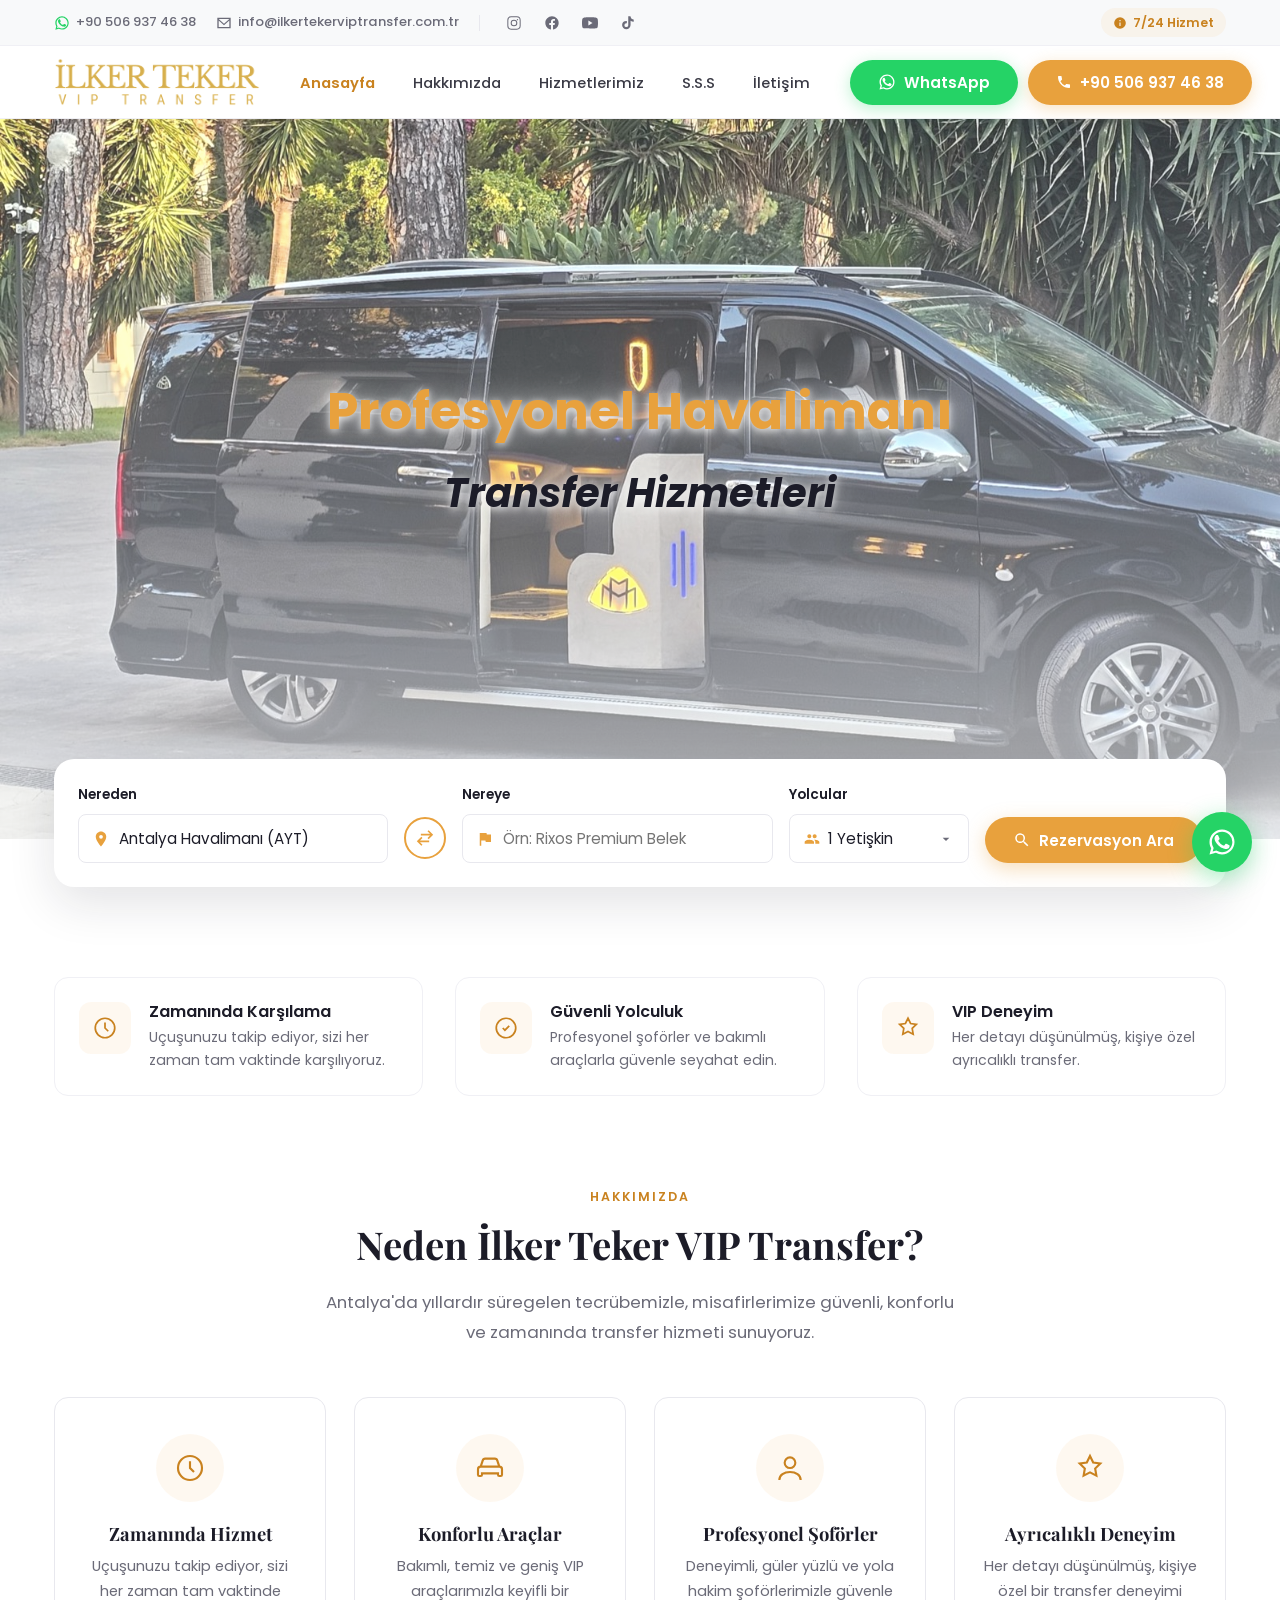
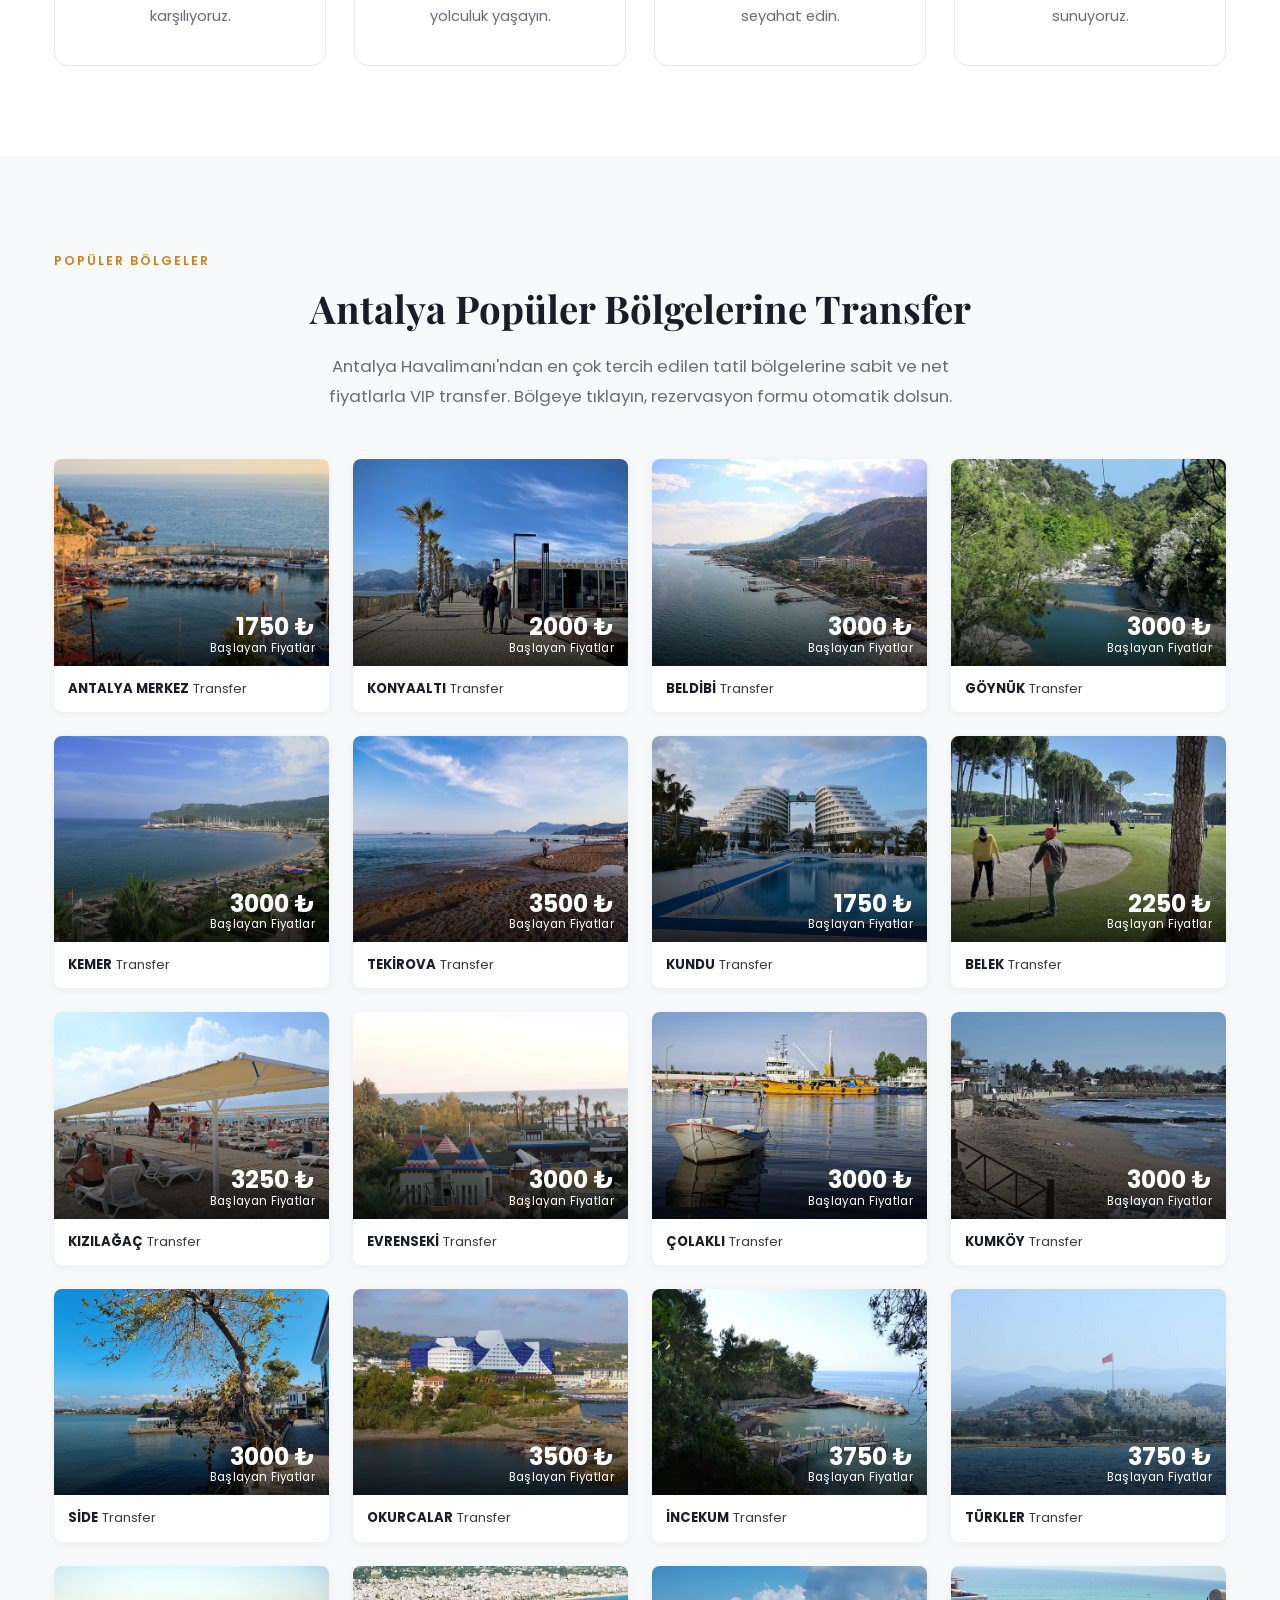
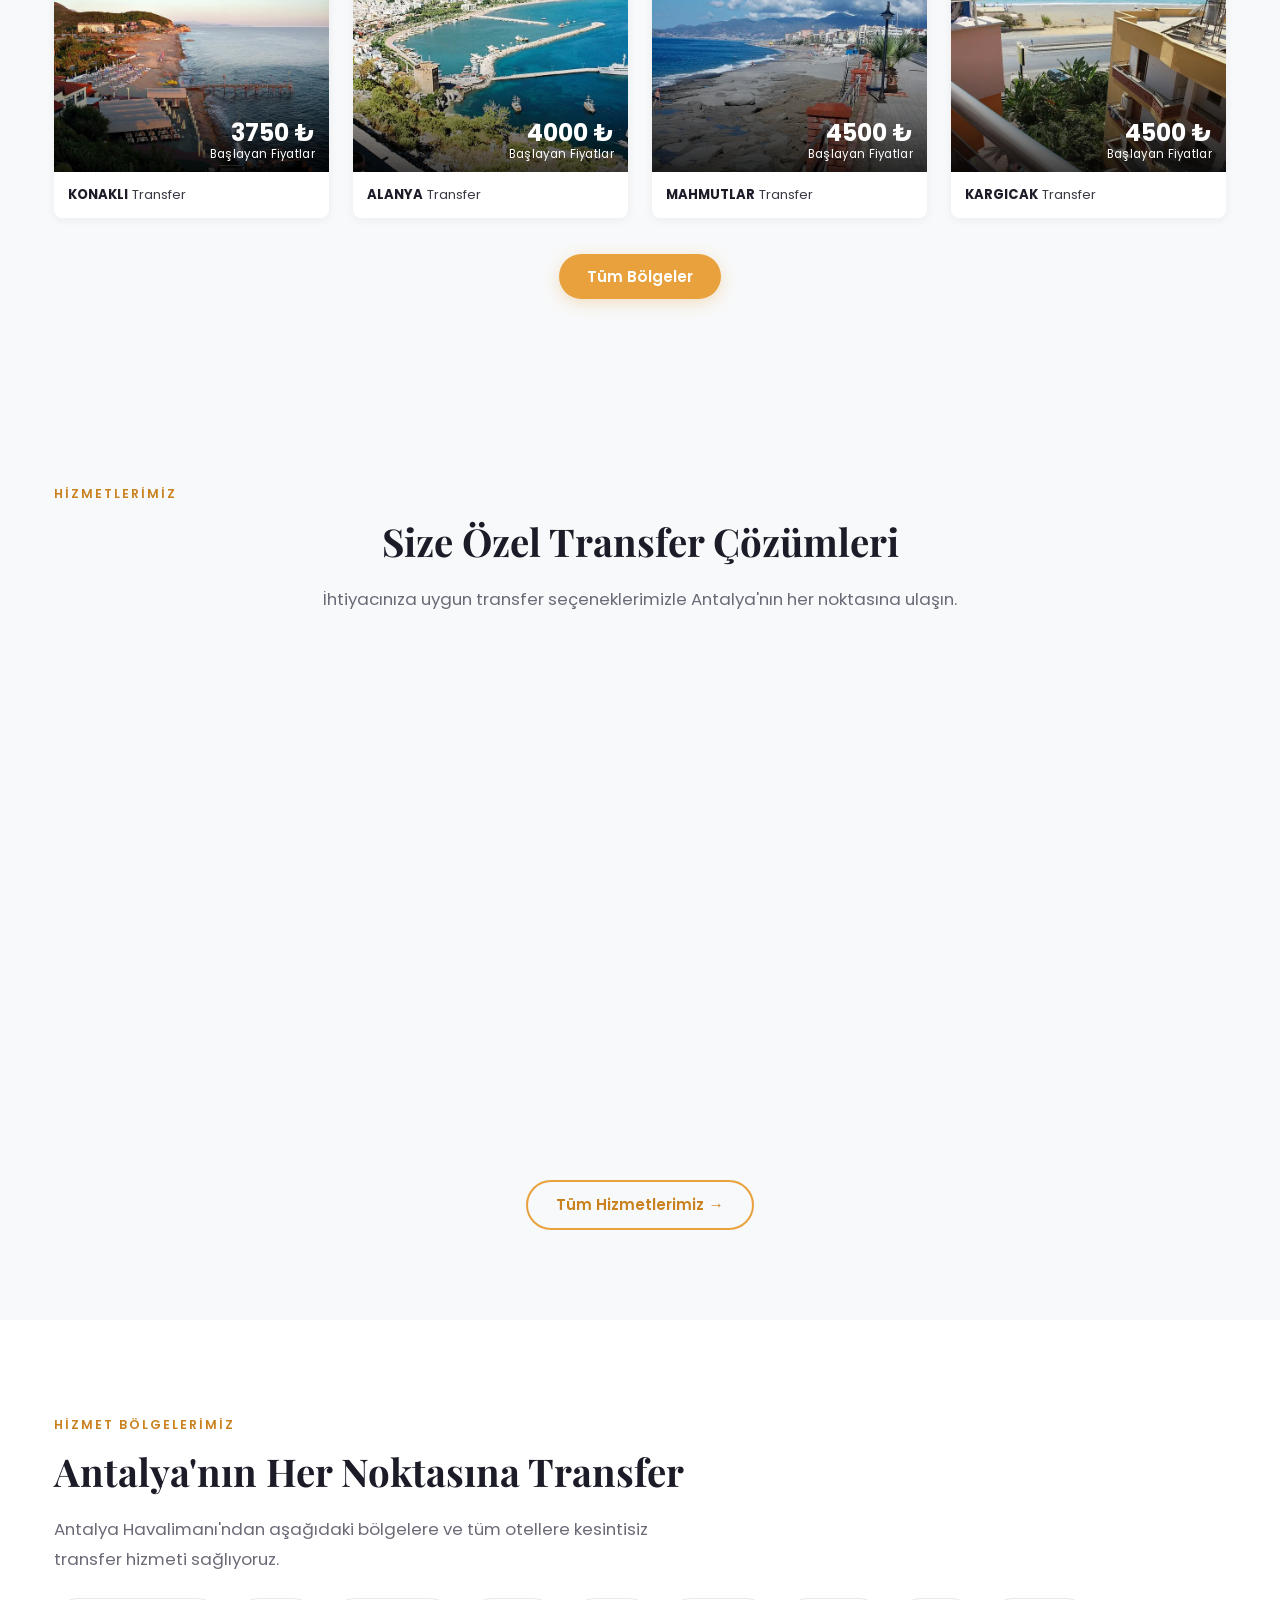
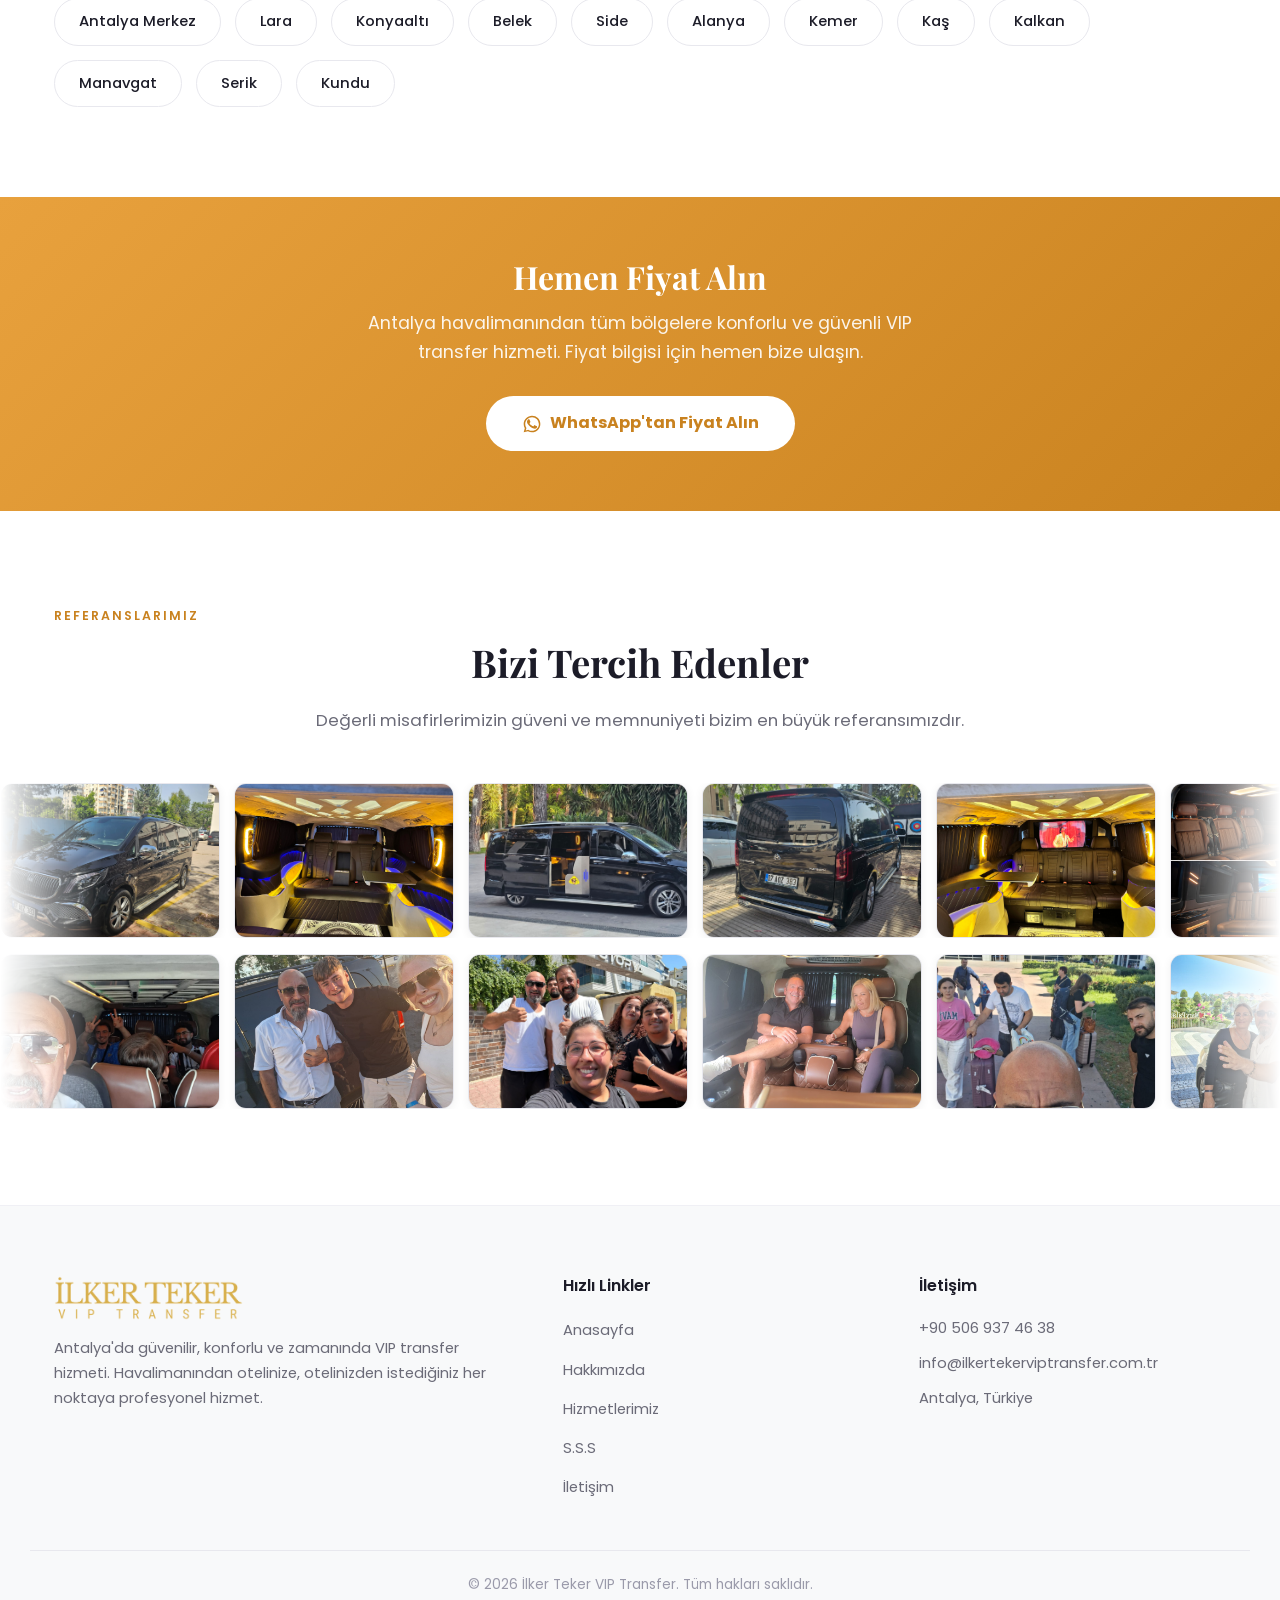
==== commit 4bac5b2a: "feat(booking): enable Yandex place suggestions across Turkiye" ====
--- a/index.html
+++ b/index.html
@@ -866,11 +866,11 @@
     <svg viewBox="0 0 24 24" width="20" height="20" fill="currentColor" aria-hidden="true"><path d="M12 4l-8 8h5v8h6v-8h5z"/></svg>
   </button>
 
-  <script src="js/config.js?v=20261031"></script>
-  <script src="js/locations.js?v=20261031"></script>
-  <script src="js/remote-suggest.js?v=20261031"></script>
-  <script src="js/location-search.js?v=20261031"></script>
-  <script src="js/checkout.js?v=20261031"></script>
-  <script src="js/main.js?v=20261031"></script>
+  <script src="js/config.js?v=20261032"></script>
+  <script src="js/locations.js?v=20261032"></script>
+  <script src="js/remote-suggest.js?v=20261032"></script>
+  <script src="js/location-search.js?v=20261032"></script>
+  <script src="js/checkout.js?v=20261032"></script>
+  <script src="js/main.js?v=20261032"></script>
 </body>
 </html>
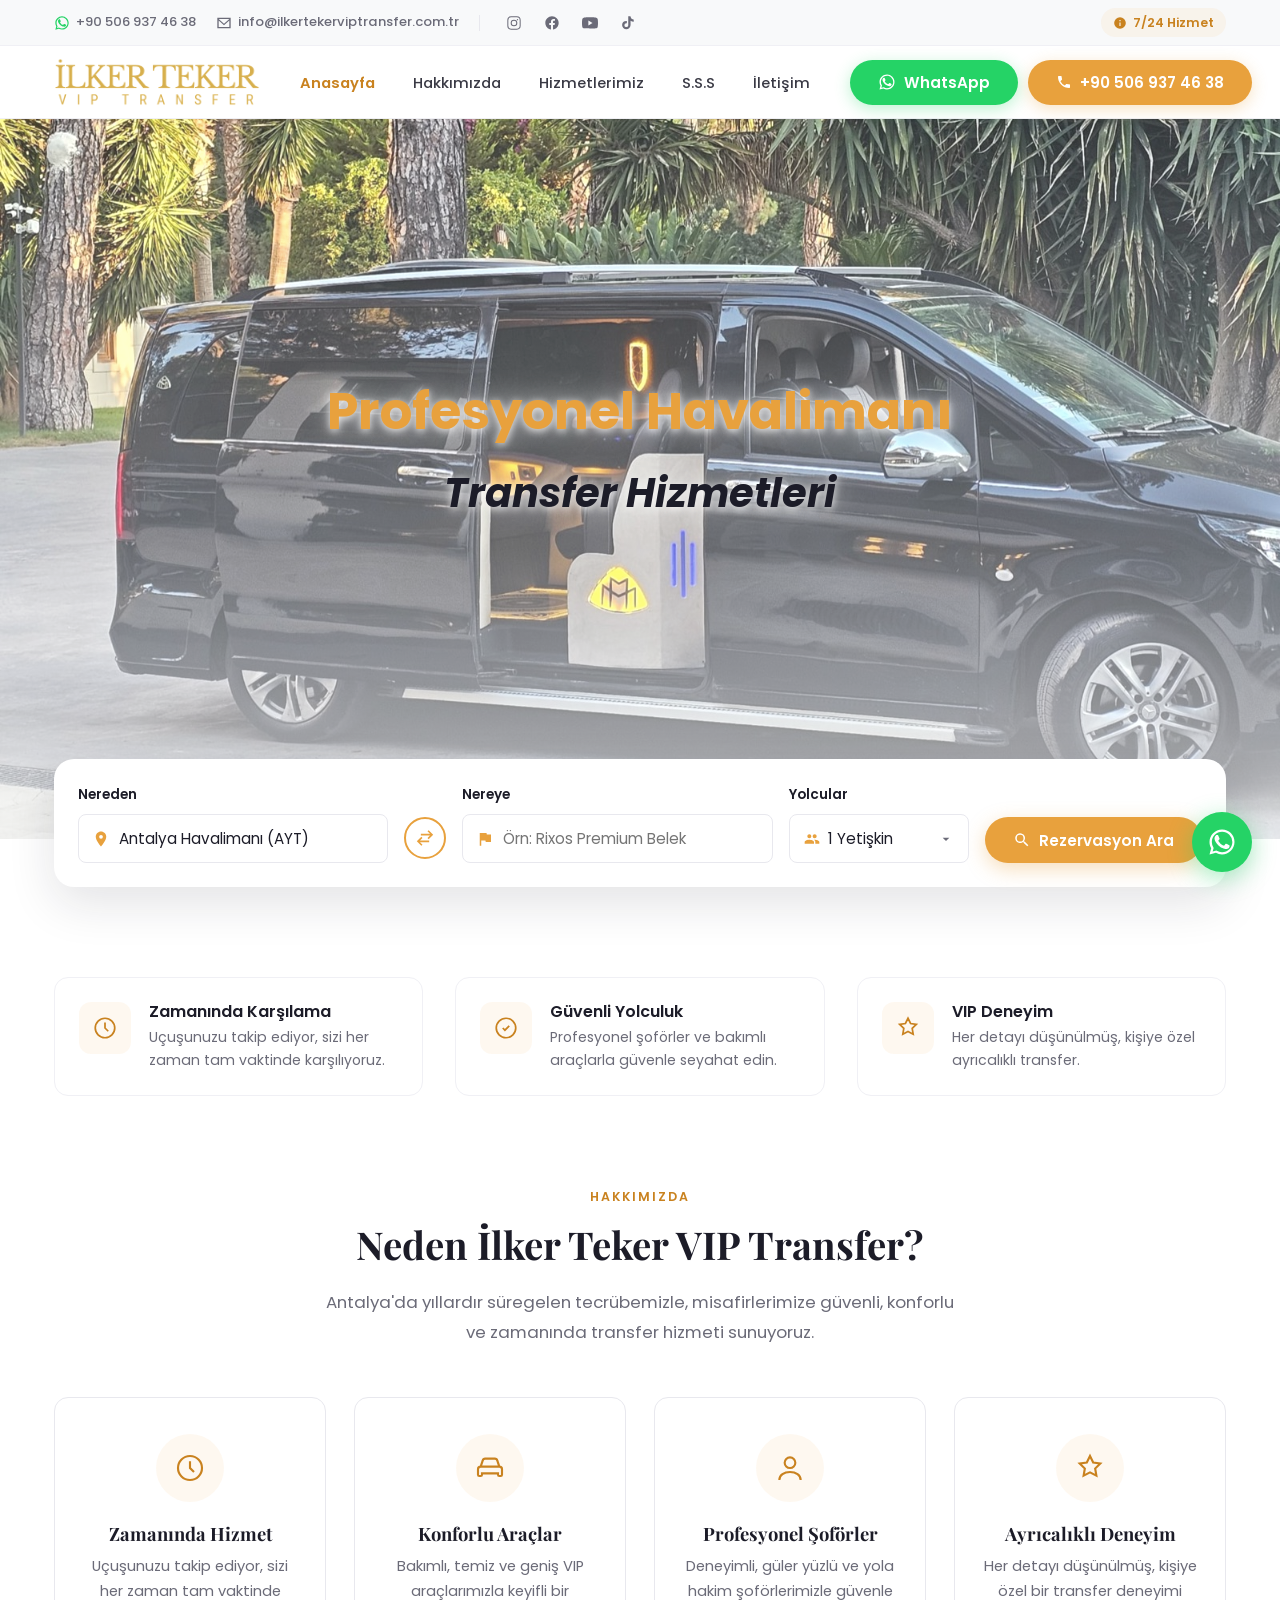
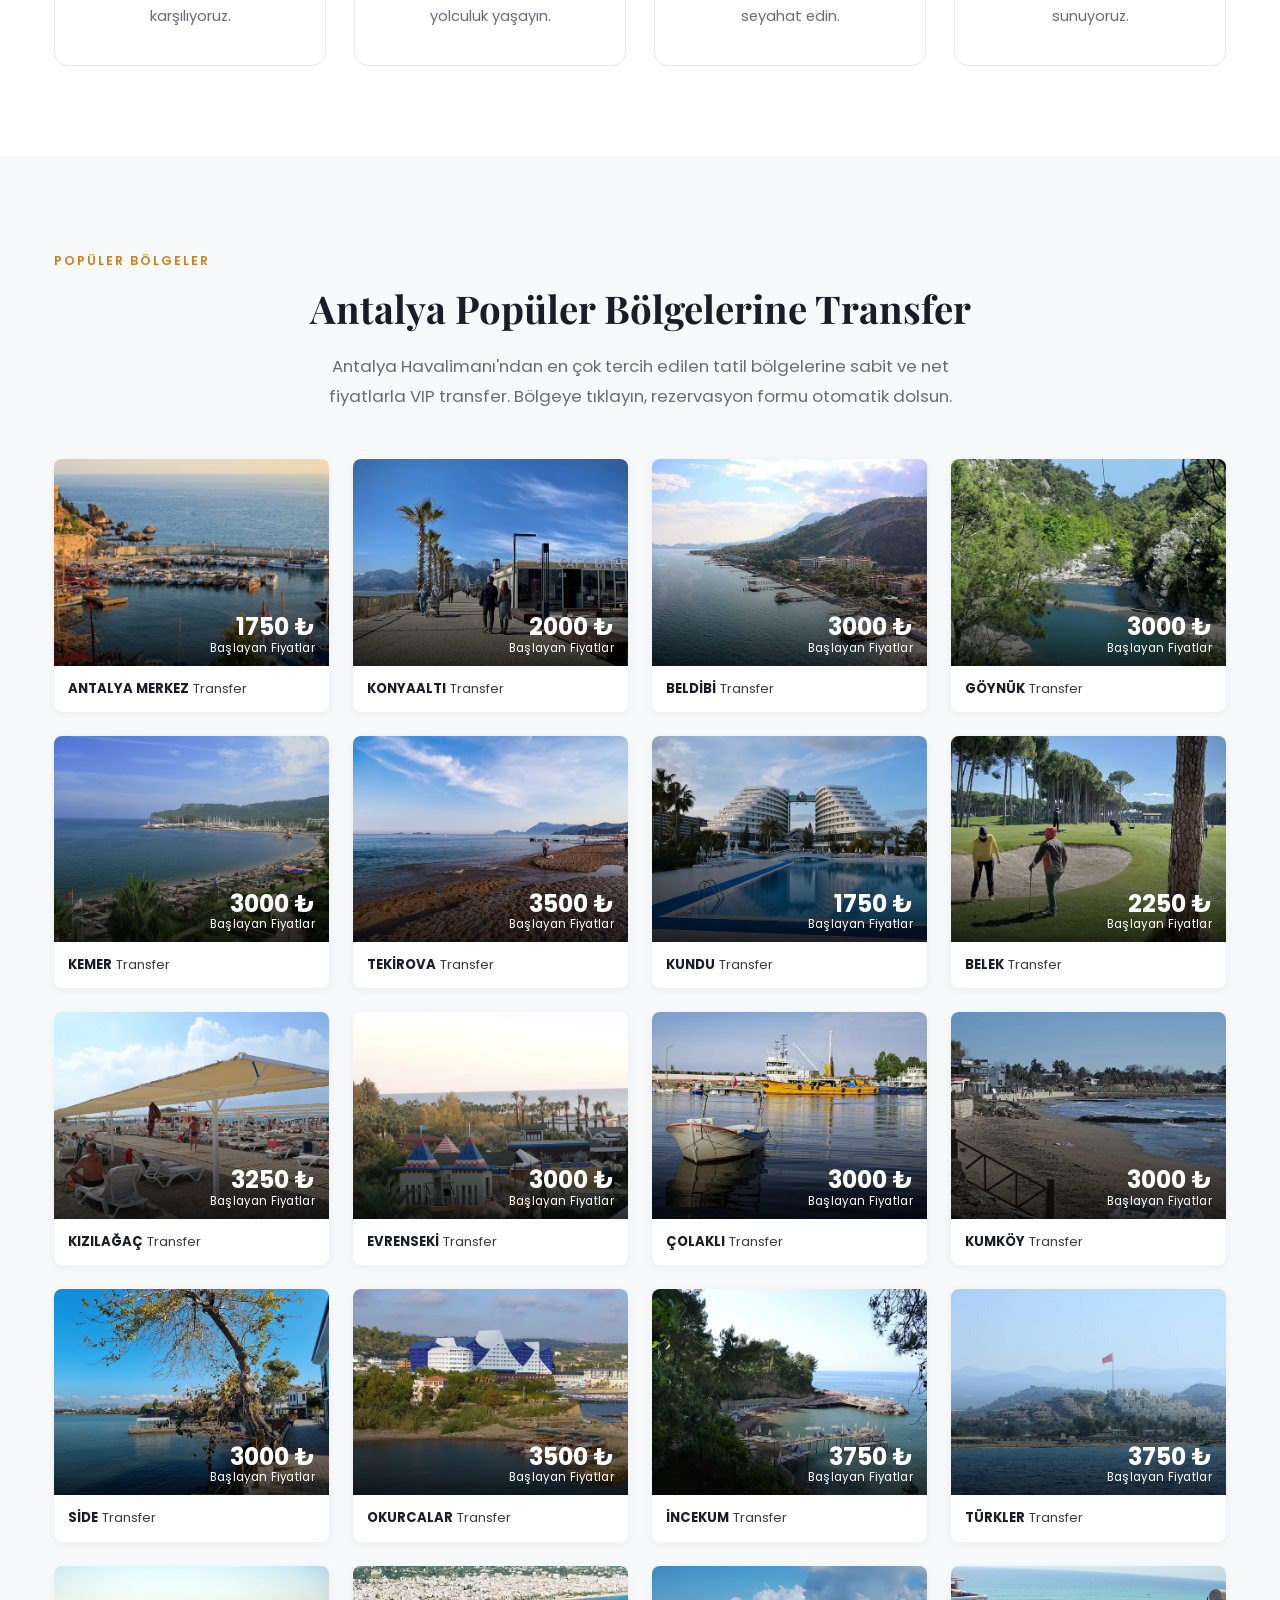
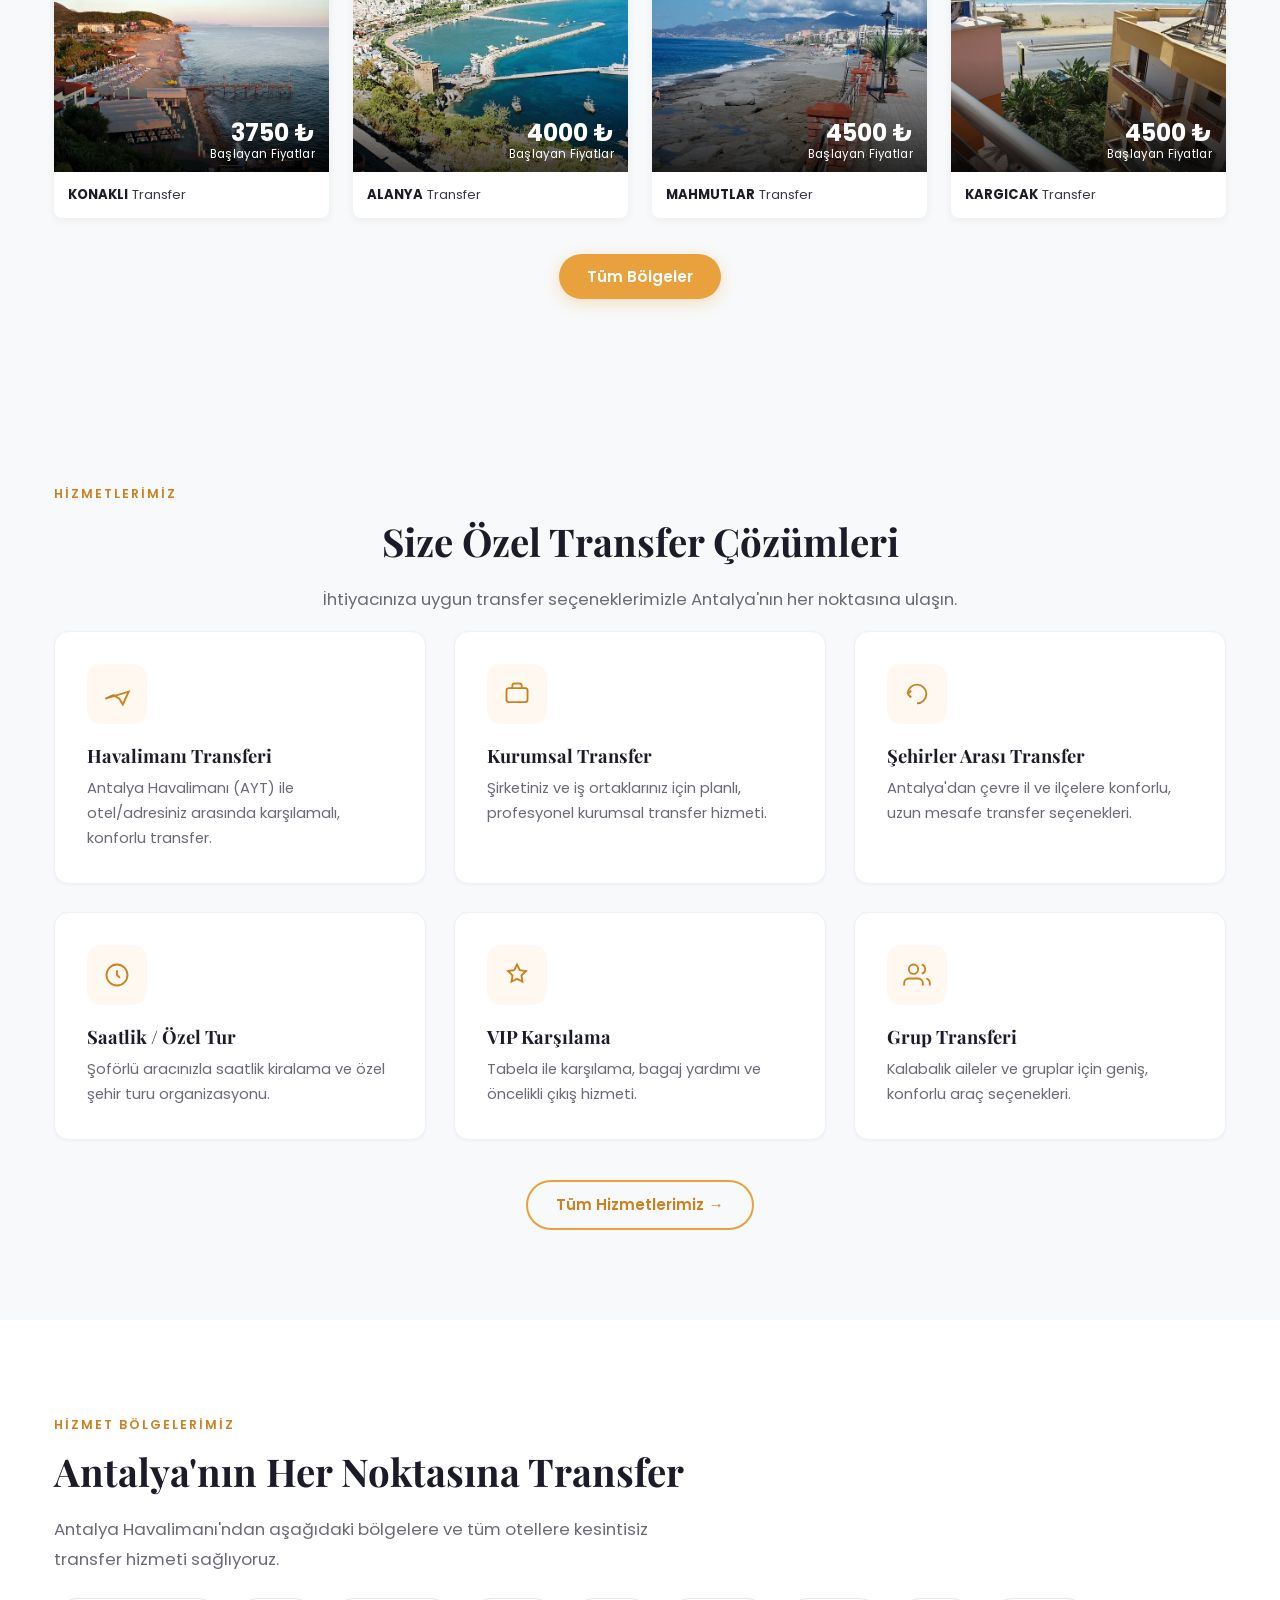
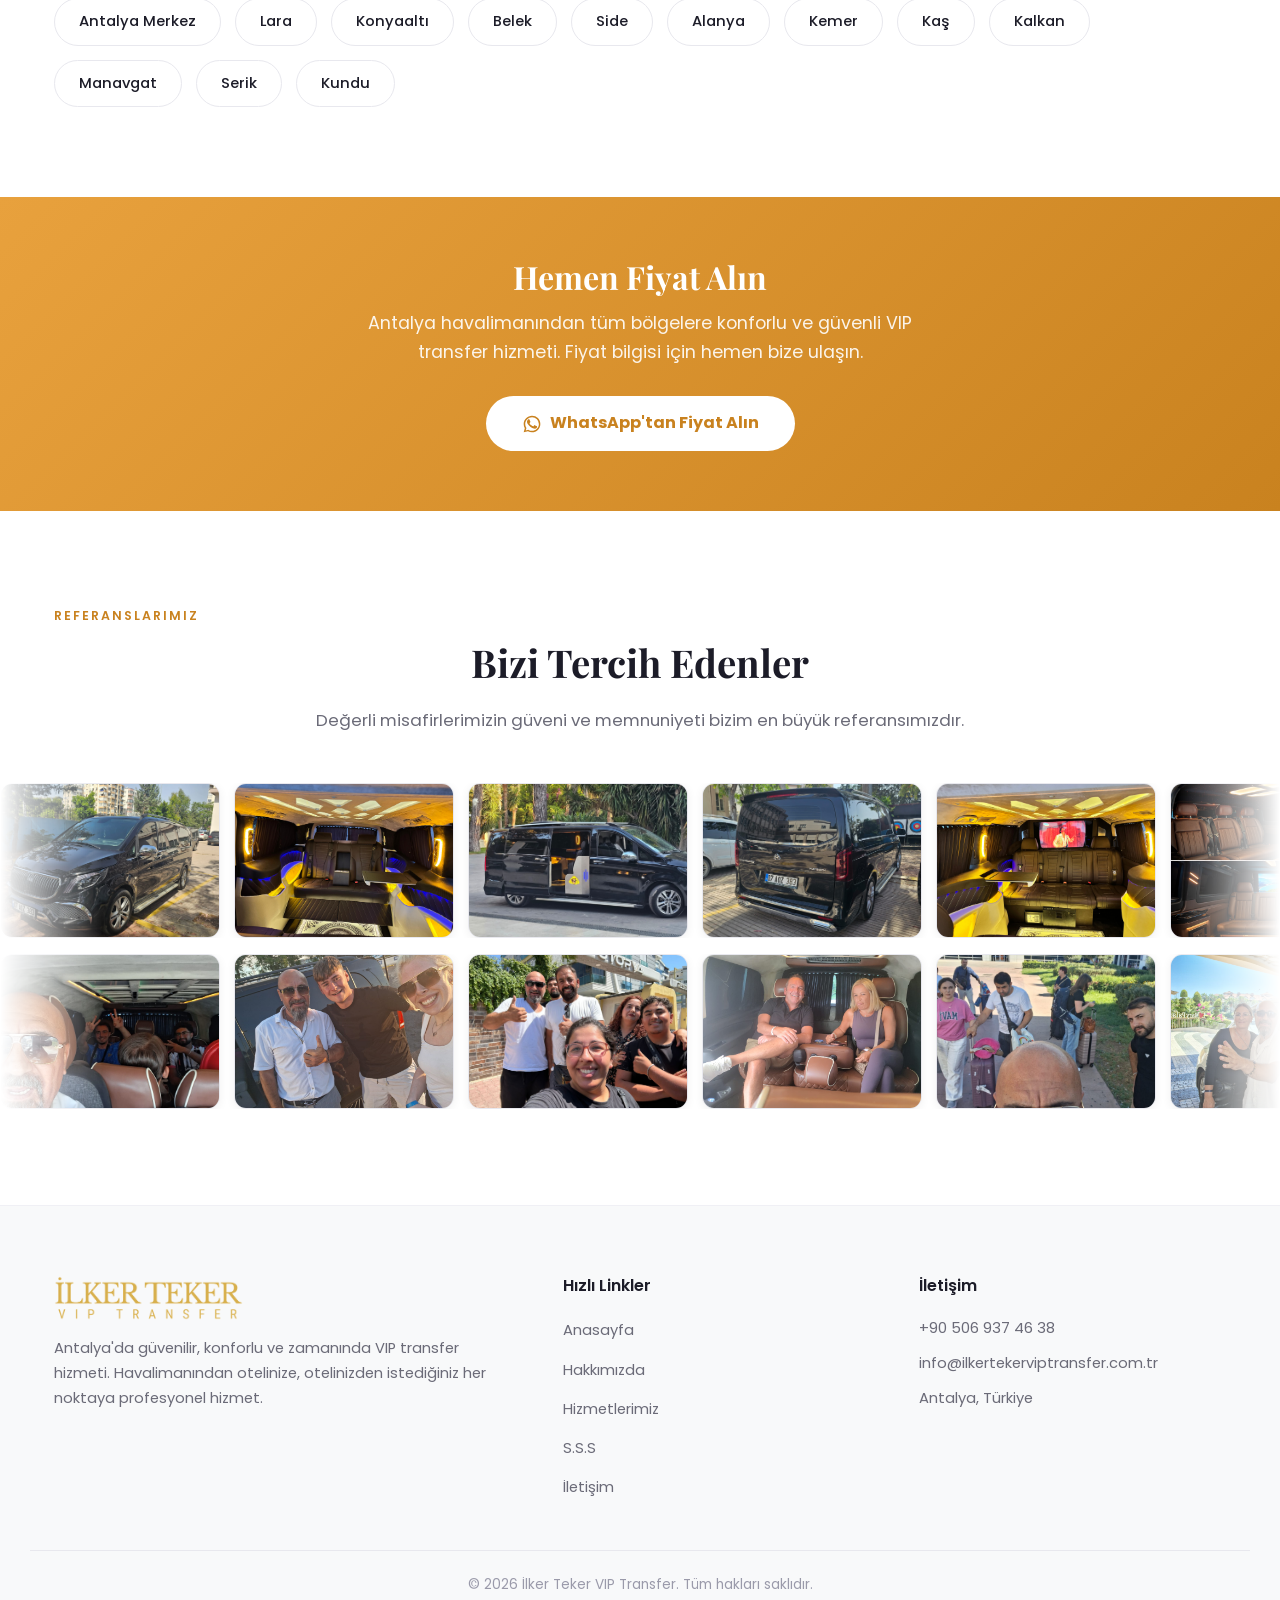
==== commit eeb5b314: "fix(booking): use Yandex Geosuggest HTTP API for Turkiye-wide suggestions" ====
--- a/index.html
+++ b/index.html
@@ -866,11 +866,11 @@
     <svg viewBox="0 0 24 24" width="20" height="20" fill="currentColor" aria-hidden="true"><path d="M12 4l-8 8h5v8h6v-8h5z"/></svg>
   </button>
 
-  <script src="js/config.js?v=20261032"></script>
-  <script src="js/locations.js?v=20261032"></script>
-  <script src="js/remote-suggest.js?v=20261032"></script>
-  <script src="js/location-search.js?v=20261032"></script>
-  <script src="js/checkout.js?v=20261032"></script>
-  <script src="js/main.js?v=20261032"></script>
+  <script src="js/config.js?v=20261033"></script>
+  <script src="js/locations.js?v=20261033"></script>
+  <script src="js/remote-suggest.js?v=20261033"></script>
+  <script src="js/location-search.js?v=20261033"></script>
+  <script src="js/checkout.js?v=20261033"></script>
+  <script src="js/main.js?v=20261033"></script>
 </body>
 </html>
